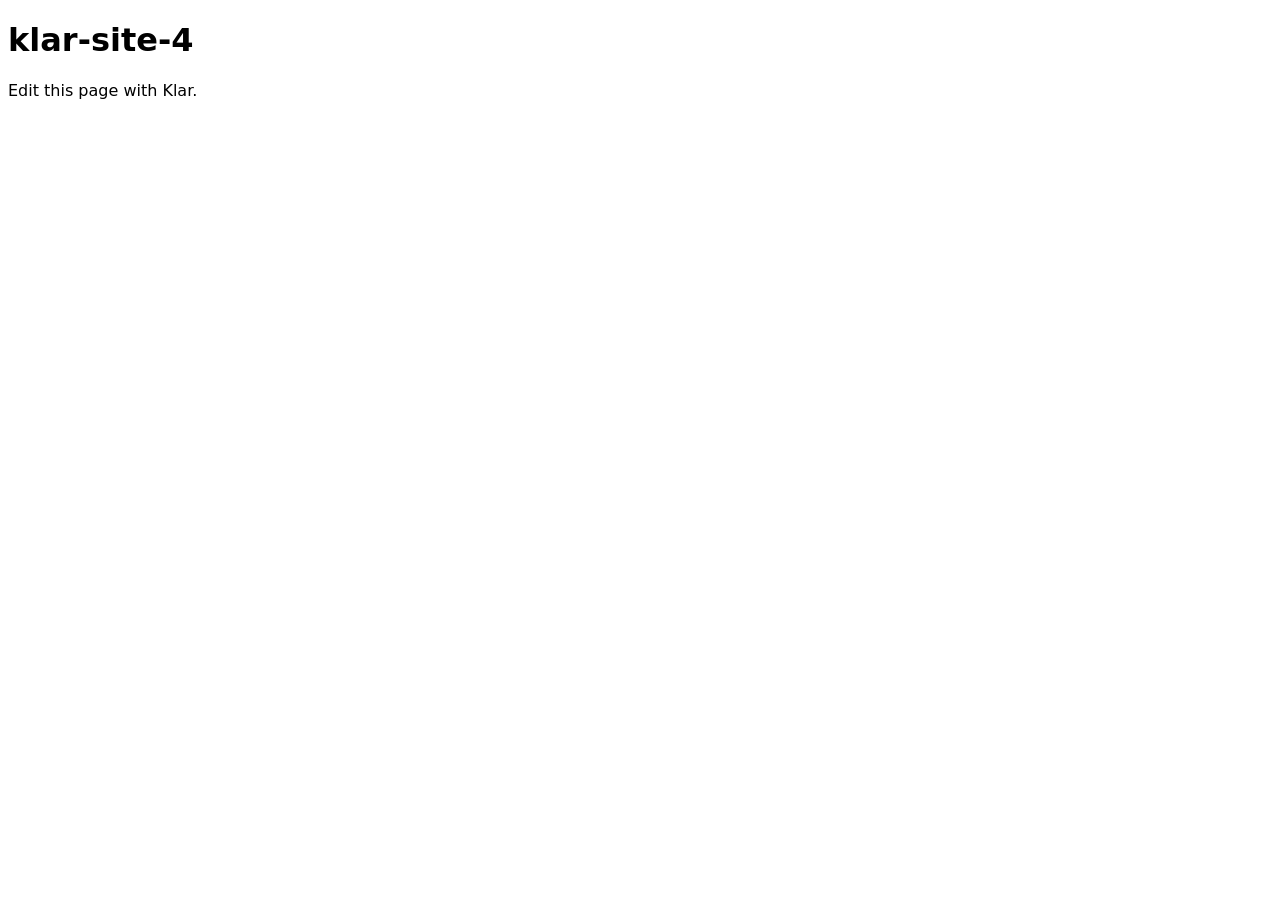
==== index.html @ 1da2ae6b "Seed initial files via Klar" ====
<!DOCTYPE html>
<html lang="en">
  <head>
    <meta charset="UTF-8">
    <meta name="viewport" content="width=device-width, initial-scale=1.0">
    <title>klar-site-4</title>
    <link rel="stylesheet" href="style.css">
    <script src="script.js" defer></script>
  </head>
  <body>
    <h1>klar-site-4</h1>
    <p>Edit this page with Klar.</p>
  </body>
</html>
---- style.css ----
body {
  font-family: system-ui, sans-serif;
}
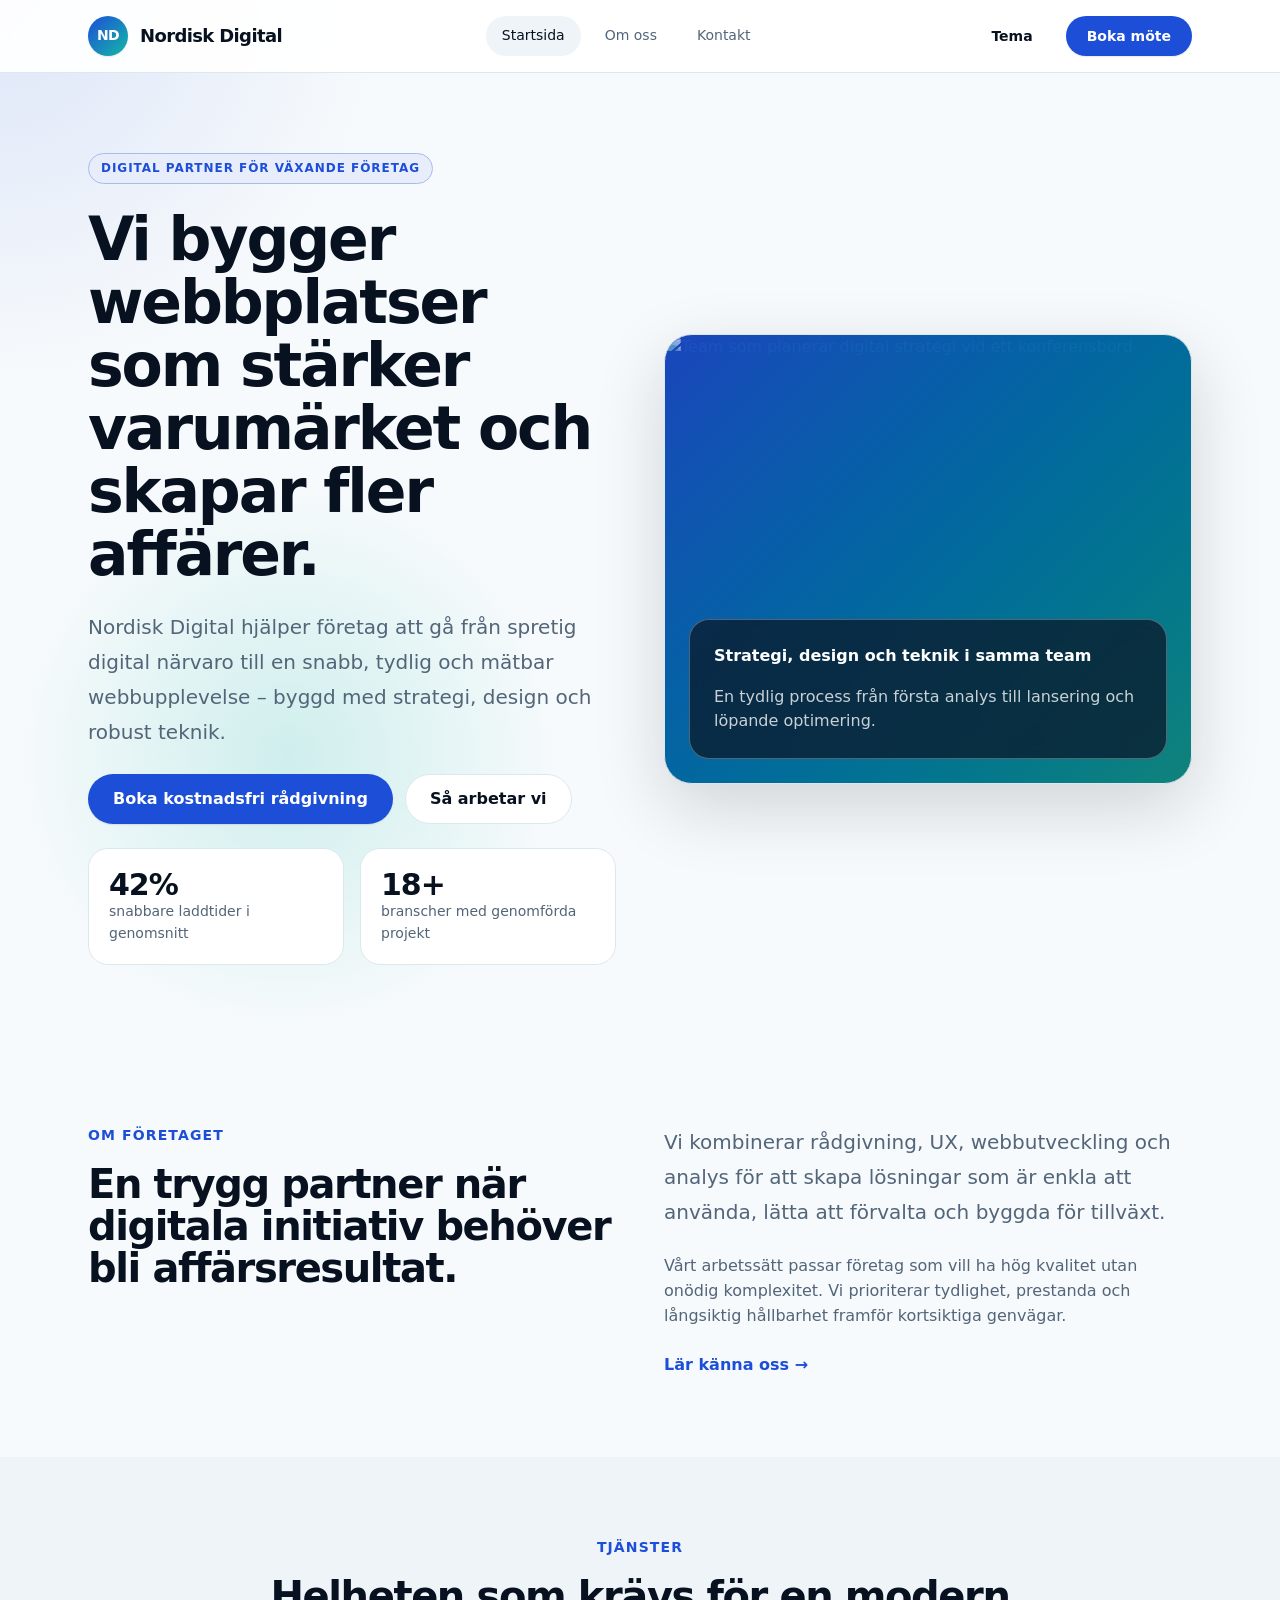
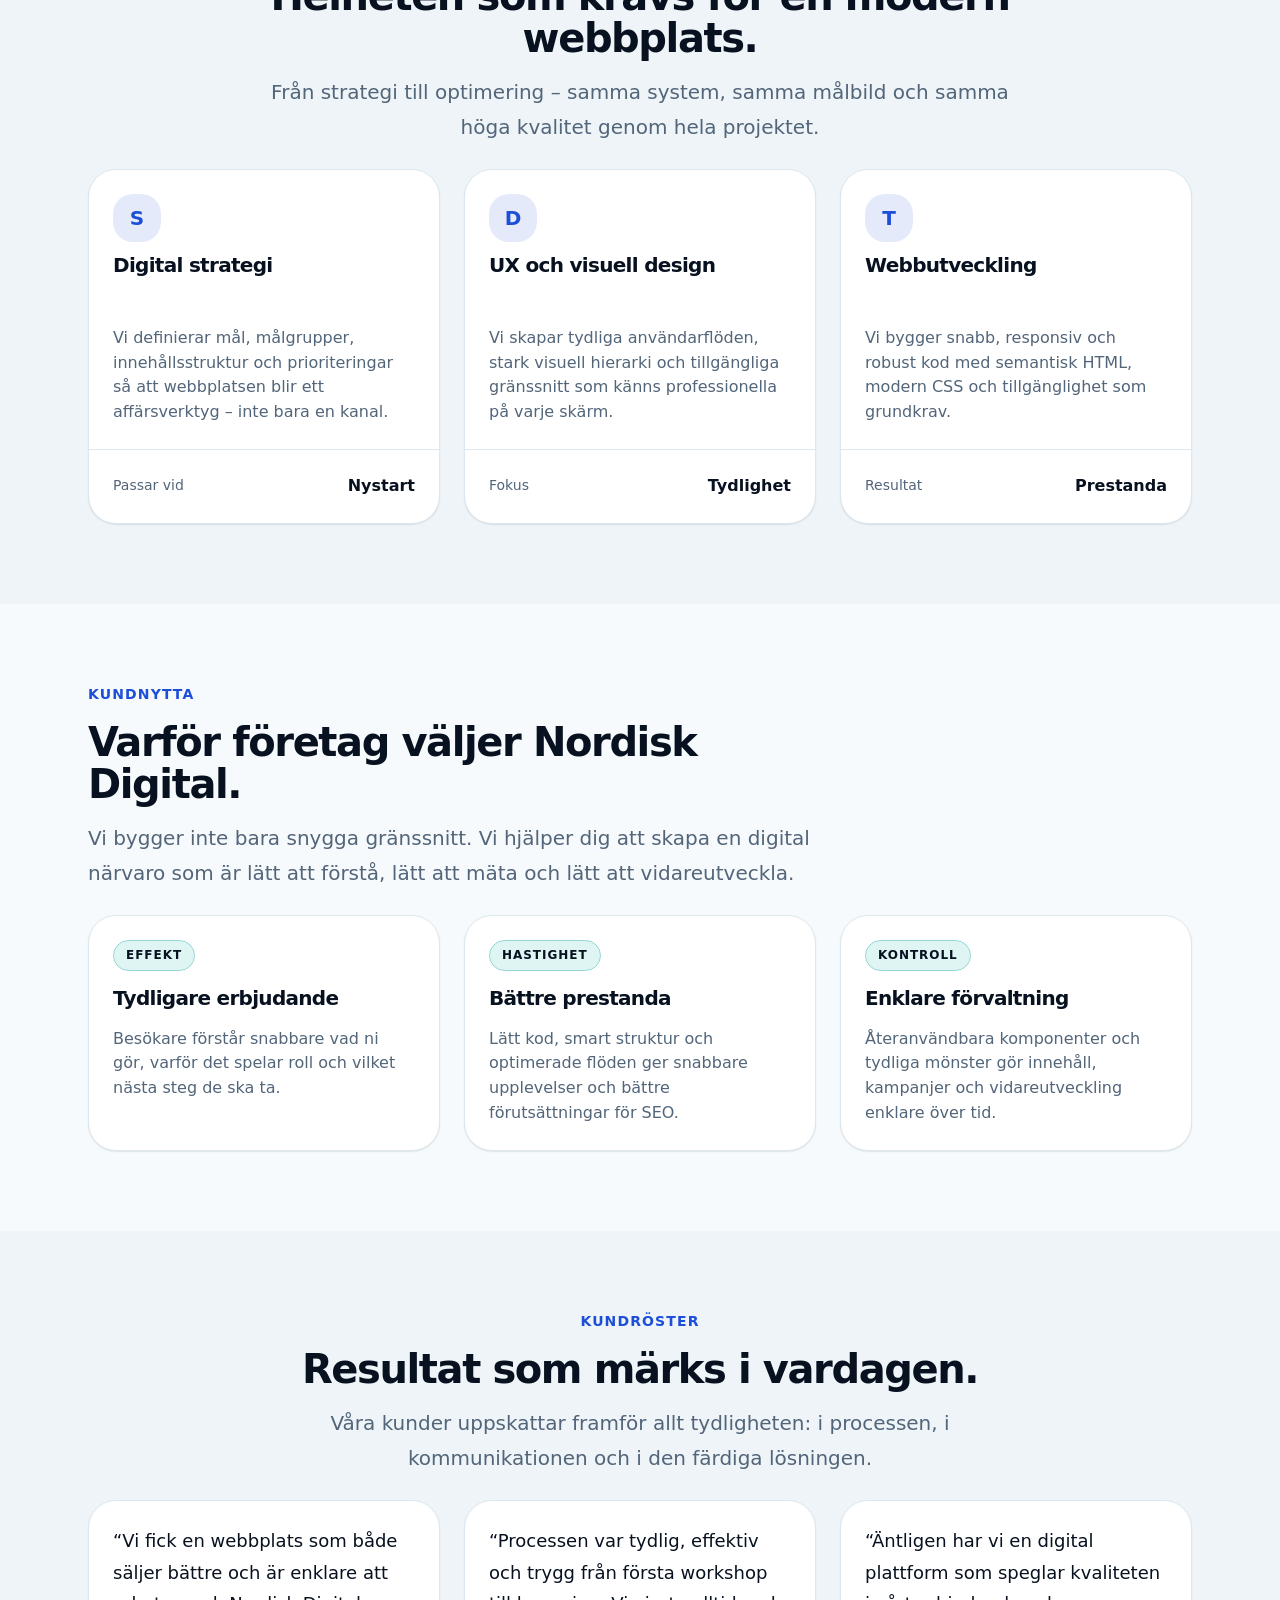
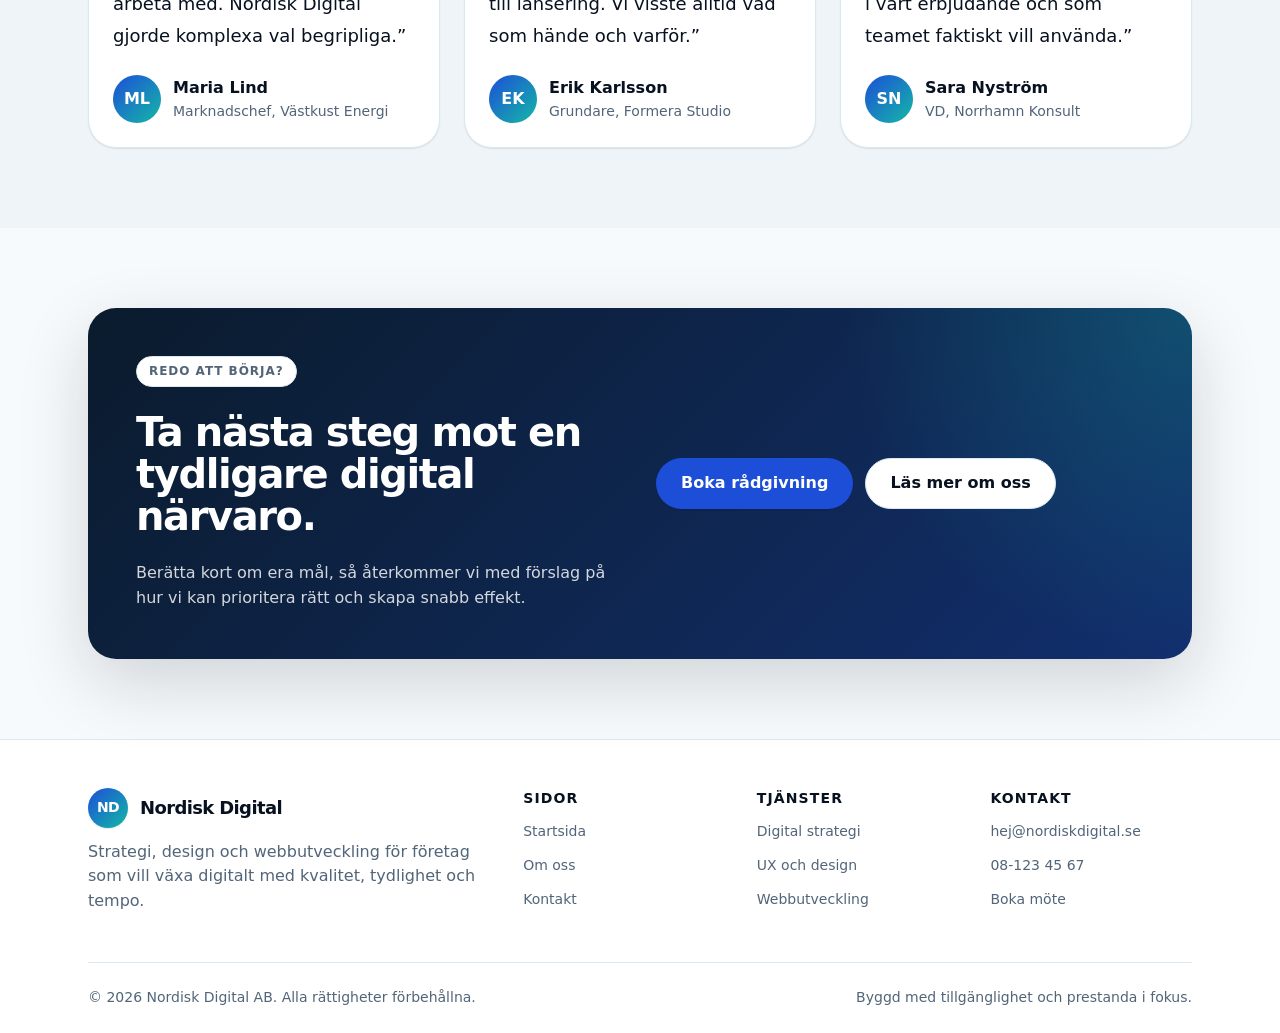
==== commit 312b7e84: "Generate site via Klar (6 files)" ====
--- a/index.html
+++ b/index.html
@@ -1,14 +1,272 @@
 <!DOCTYPE html>
-<html lang="en">
-  <head>
-    <meta charset="UTF-8">
-    <meta name="viewport" content="width=device-width, initial-scale=1.0">
-    <title>klar-site-4</title>
-    <link rel="stylesheet" href="style.css">
-    <script src="script.js" defer></script>
-  </head>
-  <body>
-    <h1>klar-site-4</h1>
-    <p>Edit this page with Klar.</p>
-  </body>
+<html lang="sv">
+<head>
+  <meta charset="utf-8" />
+  <meta name="viewport" content="width=device-width, initial-scale=1" />
+  <title>Nordisk Digital | Strategi, design och webbutveckling</title>
+  <meta name="description" content="Nordisk Digital hjälper svenska företag att skapa snabba, tydliga och affärsdrivande webbplatser med strategi, design och modern webbutveckling." />
+  <link rel="canonical" href="index.html" />
+  <link rel="stylesheet" href="/style.css" />
+  <script src="script.js" defer></script>
+</head>
+<body>
+  <header class="site-header">
+    <div class="container header-inner">
+      <a class="brand" href="index.html" aria-label="Nordisk Digital startsida">
+        <span class="brand-mark">ND</span>
+        <span>Nordisk Digital</span>
+      </a>
+
+      <nav class="nav-menu" id="primary-navigation" aria-label="Huvudmeny">
+        <a class="nav-link" href="index.html" aria-current="page">Startsida</a>
+        <a class="nav-link" href="about.html">Om oss</a>
+        <a class="nav-link" href="contact.html">Kontakt</a>
+      </nav>
+
+      <div class="header-actions">
+        <button class="btn btn-ghost" type="button" aria-label="Toggle theme">Tema</button>
+        <a class="btn btn-primary" href="contact.html">Boka möte</a>
+      </div>
+
+      <button class="mobile-toggle" type="button" aria-label="Öppna meny" aria-expanded="false" aria-controls="primary-navigation">
+        <span class="mobile-toggle__bars"></span>
+      </button>
+    </div>
+  </header>
+
+  <main>
+    <section class="hero">
+      <div class="container hero__grid">
+        <div class="hero__content reveal">
+          <span class="badge badge-primary">Digital partner för växande företag</span>
+          <h1>Vi bygger webbplatser som stärker varumärket och skapar fler affärer.</h1>
+          <p class="hero__lead">Nordisk Digital hjälper företag att gå från spretig digital närvaro till en snabb, tydlig och mätbar webbupplevelse – byggd med strategi, design och robust teknik.</p>
+          <div class="hero__actions">
+            <a class="btn btn-primary btn-lg" href="contact.html">Boka kostnadsfri rådgivning</a>
+            <a class="btn btn-outline btn-lg" href="about.html">Så arbetar vi</a>
+          </div>
+          <div class="stat-grid w-full max-w-xl">
+            <div class="stat-card">
+              <div class="stat-card__value">42%</div>
+              <p class="stat-card__label">snabbare laddtider i genomsnitt</p>
+            </div>
+            <div class="stat-card">
+              <div class="stat-card__value">18+</div>
+              <p class="stat-card__label">branscher med genomförda projekt</p>
+            </div>
+          </div>
+        </div>
+
+        <div class="hero__visual reveal">
+          <img src="https://images.unsplash.com/photo-1552664730-d307ca884978?auto=format&fit=crop&w=1400&q=80" alt="Team som planerar digital strategi vid ett konferensbord" />
+          <div class="hero-panel">
+            <strong>Strategi, design och teknik i samma team</strong>
+            <p>En tydlig process från första analys till lansering och löpande optimering.</p>
+          </div>
+        </div>
+      </div>
+    </section>
+
+    <section class="section pt-0">
+      <div class="container split">
+        <div class="section-heading reveal">
+          <span class="section-kicker">Om företaget</span>
+          <h2>En trygg partner när digitala initiativ behöver bli affärsresultat.</h2>
+        </div>
+        <div class="stack reveal">
+          <p class="lead">Vi kombinerar rådgivning, UX, webbutveckling och analys för att skapa lösningar som är enkla att använda, lätta att förvalta och byggda för tillväxt.</p>
+          <p>Vårt arbetssätt passar företag som vill ha hög kvalitet utan onödig komplexitet. Vi prioriterar tydlighet, prestanda och långsiktig hållbarhet framför kortsiktiga genvägar.</p>
+          <a class="cta-link" href="about.html">Lär känna oss →</a>
+        </div>
+      </div>
+    </section>
+
+    <section class="section section-muted">
+      <div class="container stack">
+        <div class="section-heading section-heading--center reveal">
+          <span class="section-kicker">Tjänster</span>
+          <h2>Helheten som krävs för en modern webbplats.</h2>
+          <p class="lead">Från strategi till optimering – samma system, samma målbild och samma höga kvalitet genom hela projektet.</p>
+        </div>
+
+        <div class="grid grid-cols-1 md:grid-cols-2 lg:grid-cols-3 gap-6">
+          <article class="card service-card reveal">
+            <div class="card__header">
+              <span class="icon-box">S</span>
+              <h3 class="card__title">Digital strategi</h3>
+            </div>
+            <div class="card__body">
+              <p class="card__text">Vi definierar mål, målgrupper, innehållsstruktur och prioriteringar så att webbplatsen blir ett affärsverktyg – inte bara en kanal.</p>
+            </div>
+            <div class="card__footer">
+              <span class="text-sm text-muted-foreground">Passar vid</span>
+              <strong>Nystart</strong>
+            </div>
+          </article>
+
+          <article class="card service-card reveal">
+            <div class="card__header">
+              <span class="icon-box">D</span>
+              <h3 class="card__title">UX och visuell design</h3>
+            </div>
+            <div class="card__body">
+              <p class="card__text">Vi skapar tydliga användarflöden, stark visuell hierarki och tillgängliga gränssnitt som känns professionella på varje skärm.</p>
+            </div>
+            <div class="card__footer">
+              <span class="text-sm text-muted-foreground">Fokus</span>
+              <strong>Tydlighet</strong>
+            </div>
+          </article>
+
+          <article class="card service-card reveal">
+            <div class="card__header">
+              <span class="icon-box">T</span>
+              <h3 class="card__title">Webbutveckling</h3>
+            </div>
+            <div class="card__body">
+              <p class="card__text">Vi bygger snabb, responsiv och robust kod med semantisk HTML, modern CSS och tillgänglighet som grundkrav.</p>
+            </div>
+            <div class="card__footer">
+              <span class="text-sm text-muted-foreground">Resultat</span>
+              <strong>Prestanda</strong>
+            </div>
+          </article>
+        </div>
+      </div>
+    </section>
+
+    <section class="section">
+      <div class="container stack">
+        <div class="section-heading reveal">
+          <span class="section-kicker">Kundnytta</span>
+          <h2>Varför företag väljer Nordisk Digital.</h2>
+          <p class="lead">Vi bygger inte bara snygga gränssnitt. Vi hjälper dig att skapa en digital närvaro som är lätt att förstå, lätt att mäta och lätt att vidareutveckla.</p>
+        </div>
+
+        <div class="grid grid-cols-1 md:grid-cols-3 gap-6">
+          <article class="card benefit-card p-6 reveal">
+            <span class="badge badge-accent">Effekt</span>
+            <h3 class="card__title mt-4">Tydligare erbjudande</h3>
+            <p class="mt-4">Besökare förstår snabbare vad ni gör, varför det spelar roll och vilket nästa steg de ska ta.</p>
+          </article>
+
+          <article class="card benefit-card p-6 reveal">
+            <span class="badge badge-accent">Hastighet</span>
+            <h3 class="card__title mt-4">Bättre prestanda</h3>
+            <p class="mt-4">Lätt kod, smart struktur och optimerade flöden ger snabbare upplevelser och bättre förutsättningar för SEO.</p>
+          </article>
+
+          <article class="card benefit-card p-6 reveal">
+            <span class="badge badge-accent">Kontroll</span>
+            <h3 class="card__title mt-4">Enklare förvaltning</h3>
+            <p class="mt-4">Återanvändbara komponenter och tydliga mönster gör innehåll, kampanjer och vidareutveckling enklare över tid.</p>
+          </article>
+        </div>
+      </div>
+    </section>
+
+    <section class="section section-muted">
+      <div class="container stack">
+        <div class="section-heading section-heading--center reveal">
+          <span class="section-kicker">Kundröster</span>
+          <h2>Resultat som märks i vardagen.</h2>
+          <p class="lead">Våra kunder uppskattar framför allt tydligheten: i processen, i kommunikationen och i den färdiga lösningen.</p>
+        </div>
+
+        <div class="grid grid-cols-1 md:grid-cols-3 gap-6">
+          <article class="testimonial-card card reveal">
+            <blockquote>“Vi fick en webbplats som både säljer bättre och är enklare att arbeta med. Nordisk Digital gjorde komplexa val begripliga.”</blockquote>
+            <div class="avatar-row">
+              <span class="avatar">ML</span>
+              <div>
+                <strong>Maria Lind</strong>
+                <p class="text-sm">Marknadschef, Västkust Energi</p>
+              </div>
+            </div>
+          </article>
+
+          <article class="testimonial-card card reveal">
+            <blockquote>“Processen var tydlig, effektiv och trygg från första workshop till lansering. Vi visste alltid vad som hände och varför.”</blockquote>
+            <div class="avatar-row">
+              <span class="avatar">EK</span>
+              <div>
+                <strong>Erik Karlsson</strong>
+                <p class="text-sm">Grundare, Formera Studio</p>
+              </div>
+            </div>
+          </article>
+
+          <article class="testimonial-card card reveal">
+            <blockquote>“Äntligen har vi en digital plattform som speglar kvaliteten i vårt erbjudande och som teamet faktiskt vill använda.”</blockquote>
+            <div class="avatar-row">
+              <span class="avatar">SN</span>
+              <div>
+                <strong>Sara Nyström</strong>
+                <p class="text-sm">VD, Norrhamn Konsult</p>
+              </div>
+            </div>
+          </article>
+        </div>
+      </div>
+    </section>
+
+    <section class="section">
+      <div class="container">
+        <div class="cta reveal">
+          <div class="grid grid-cols-1 md:grid-cols-2 gap-8 items-center">
+            <div class="stack">
+              <span class="badge">Redo att börja?</span>
+              <h2>Ta nästa steg mot en tydligare digital närvaro.</h2>
+              <p>Berätta kort om era mål, så återkommer vi med förslag på hur vi kan prioritera rätt och skapa snabb effekt.</p>
+            </div>
+            <div class="cluster justify-start md:items-center">
+              <a class="btn btn-primary btn-lg" href="contact.html">Boka rådgivning</a>
+              <a class="btn btn-outline btn-lg" href="about.html">Läs mer om oss</a>
+            </div>
+          </div>
+        </div>
+      </div>
+    </section>
+  </main>
+
+  <footer class="site-footer">
+    <div class="container">
+      <div class="footer-grid">
+        <div class="footer-col">
+          <a class="brand" href="index.html" aria-label="Nordisk Digital startsida">
+            <span class="brand-mark">ND</span>
+            <span>Nordisk Digital</span>
+          </a>
+          <p>Strategi, design och webbutveckling för företag som vill växa digitalt med kvalitet, tydlighet och tempo.</p>
+        </div>
+
+        <div class="footer-col">
+          <strong class="footer-title">Sidor</strong>
+          <a class="footer-link" href="index.html">Startsida</a>
+          <a class="footer-link" href="about.html">Om oss</a>
+          <a class="footer-link" href="contact.html">Kontakt</a>
+        </div>
+
+        <div class="footer-col">
+          <strong class="footer-title">Tjänster</strong>
+          <a class="footer-link" href="about.html">Digital strategi</a>
+          <a class="footer-link" href="about.html">UX och design</a>
+          <a class="footer-link" href="about.html">Webbutveckling</a>
+        </div>
+
+        <div class="footer-col">
+          <strong class="footer-title">Kontakt</strong>
+          <a class="footer-link" href="mailto:hej@nordiskdigital.se">hej@nordiskdigital.se</a>
+          <a class="footer-link" href="tel:+4681234567">08-123 45 67</a>
+          <a class="footer-link" href="contact.html">Boka möte</a>
+        </div>
+      </div>
+
+      <div class="footer-bottom">
+        <span>© 2026 Nordisk Digital AB. Alla rättigheter förbehållna.</span>
+        <span>Byggd med tillgänglighet och prestanda i fokus.</span>
+      </div>
+    </div>
+  </footer>
+</body>
 </html>
--- a/style.css
+++ b/style.css
@@ -1,3 +1,1501 @@
+/* Assumptions: Modern Swedish B2B company website for a professional consulting/digital services firm. Brand direction: calm Nordic blue + teal accent, clean system sans typography, polished card-based layout, three pages plus reusable design-system catalog. */
+
+/* ==========================================================================
+   1. Design tokens
+   ========================================================================== */
+
+:root {
+  /* Raw palette */
+  --color-white: #ffffff;
+  --color-black: #07111f;
+
+  --color-slate-50: #f7fafc;
+  --color-slate-100: #eef4f8;
+  --color-slate-200: #dce8ef;
+  --color-slate-300: #bed0dc;
+  --color-slate-500: #64788a;
+  --color-slate-600: #526579;
+  --color-slate-700: #33475b;
+  --color-slate-800: #1d3044;
+  --color-slate-900: #0b1b2d;
+  --color-slate-950: #07111f;
+
+  --color-blue-500: #2563eb;
+  --color-blue-600: #1d4ed8;
+  --color-blue-700: #1e40af;
+  --color-teal-400: #2dd4bf;
+  --color-teal-500: #14b8a6;
+  --color-teal-700: #0f766e;
+  --color-amber-400: #fbbf24;
+  --color-red-500: #ef4444;
+  --color-red-600: #dc2626;
+
+  /* Semantic color tokens */
+  --background: var(--color-slate-50);
+  --foreground: var(--color-slate-950);
+  --primary: var(--color-blue-600);
+  --primary-hover: var(--color-blue-700);
+  --primary-foreground: var(--color-white);
+  --secondary: var(--color-slate-100);
+  --secondary-foreground: var(--color-slate-900);
+  --muted: var(--color-slate-100);
+  --muted-foreground: var(--color-slate-600);
+  --accent: var(--color-teal-500);
+  --accent-foreground: var(--color-slate-950);
+  --destructive: var(--color-red-600);
+  --destructive-foreground: var(--color-white);
+  --border: var(--color-slate-200);
+  --input: var(--color-white);
+  --ring: var(--color-blue-500);
+  --card: var(--color-white);
+  --card-foreground: var(--color-slate-950);
+  --surface-strong: var(--color-slate-900);
+  --surface-strong-foreground: var(--color-white);
+
+  /* Typography */
+  --font-sans: Inter, ui-sans-serif, system-ui, -apple-system, BlinkMacSystemFont, "Segoe UI", sans-serif;
+
+  --text-xs: 0.75rem;
+  --text-sm: 0.875rem;
+  --text-base: 1rem;
+  --text-lg: 1.125rem;
+  --text-xl: 1.25rem;
+  --text-2xl: 1.5rem;
+  --text-3xl: 1.875rem;
+  --text-4xl: 2.5rem;
+  --text-5xl: 3.75rem;
+
+  --font-normal: 400;
+  --font-medium: 500;
+  --font-semibold: 650;
+  --font-bold: 760;
+
+  --leading-tight: 1.05;
+  --leading-snug: 1.18;
+  --leading-normal: 1.55;
+  --leading-relaxed: 1.75;
+
+  --tracking-tight: -0.035em;
+  --tracking-normal: 0;
+  --tracking-wide: 0.08em;
+
+  /* Spacing */
+  --space-0: 0;
+  --space-1: 0.25rem;
+  --space-2: 0.5rem;
+  --space-3: 0.75rem;
+  --space-4: 1rem;
+  --space-5: 1.25rem;
+  --space-6: 1.5rem;
+  --space-8: 2rem;
+  --space-10: 2.5rem;
+  --space-12: 3rem;
+  --space-16: 4rem;
+  --space-20: 5rem;
+  --space-24: 6rem;
+
+  /* Layout */
+  --content-width: 72rem;
+  --content-narrow: 48rem;
+  --content-wide: 88rem;
+  --header-height: 4.5rem;
+  --hero-visual-height: 28rem;
+
+  /* Borders, radius, shadows, motion */
+  --border-width-0: 0;
+  --border-width-1: 1px;
+  --border-width-2: 2px;
+
+  --radius-none: 0;
+  --radius-sm: 0.5rem;
+  --radius-md: 0.875rem;
+  --radius-lg: 1.25rem;
+  --radius-xl: 1.75rem;
+  --radius-full: 999px;
+
+  --shadow-none: none;
+  --shadow-sm: 0 1px 2px rgb(7 17 31 / 0.06), 0 1px 1px rgb(7 17 31 / 0.04);
+  --shadow-md: 0 14px 35px rgb(7 17 31 / 0.10);
+  --shadow-lg: 0 24px 70px rgb(7 17 31 / 0.16);
+
+  --transition-fast: 160ms ease;
+  --transition-base: 240ms ease;
+  --transition-slow: 420ms ease;
+}
+
+/* ==========================================================================
+   2. Reset & base
+   ========================================================================== */
+
+*,
+*::before,
+*::after {
+  box-sizing: border-box;
+}
+
+html {
+  min-height: 100%;
+  scroll-behavior: smooth;
+  color-scheme: light;
+}
+
 body {
-  font-family: system-ui, sans-serif;
-}
+  min-height: 100%;
+  margin: var(--space-0);
+  background:
+    radial-gradient(circle at top left, color-mix(in srgb, var(--primary) 12%, transparent), transparent 24rem),
+    var(--background);
+  color: var(--foreground);
+  font-family: var(--font-sans);
+  font-size: var(--text-base);
+  font-weight: var(--font-normal);
+  line-height: var(--leading-normal);
+  text-rendering: optimizeLegibility;
+  -webkit-font-smoothing: antialiased;
+}
+
+body.no-scroll {
+  overflow: hidden;
+}
+
+h1,
+h2,
+h3,
+h4,
+h5,
+h6,
+p,
+figure,
+blockquote,
+dl,
+dd {
+  margin: var(--space-0);
+}
+
+h1,
+h2,
+h3,
+h4,
+h5,
+h6 {
+  color: var(--foreground);
+  font-weight: var(--font-bold);
+  letter-spacing: var(--tracking-tight);
+  line-height: var(--leading-tight);
+}
+
+h1 {
+  font-size: clamp(var(--text-4xl), 6vw, var(--text-5xl));
+}
+
+h2 {
+  font-size: clamp(var(--text-3xl), 4vw, var(--text-4xl));
+}
+
+h3 {
+  font-size: var(--text-2xl);
+  line-height: var(--leading-snug);
+}
+
+h4 {
+  font-size: var(--text-xl);
+  line-height: var(--leading-snug);
+}
+
+p {
+  color: var(--muted-foreground);
+}
+
+a {
+  color: var(--primary);
+  text-decoration: none;
+  transition: color var(--transition-fast), background-color var(--transition-fast), border-color var(--transition-fast), transform var(--transition-fast), box-shadow var(--transition-fast);
+}
+
+a:hover {
+  color: var(--primary-hover);
+}
+
+button,
+input,
+textarea,
+select {
+  font: inherit;
+}
+
+button {
+  border: var(--border-width-0);
+  cursor: pointer;
+}
+
+img,
+svg {
+  display: block;
+  max-width: 100%;
+}
+
+img {
+  height: auto;
+}
+
+:focus-visible {
+  outline: var(--border-width-2) solid var(--ring);
+  outline-offset: var(--space-1);
+}
+
+::selection {
+  background: color-mix(in srgb, var(--accent) 42%, transparent);
+}
+
+/* ==========================================================================
+   3. Layout primitives
+   ========================================================================== */
+
+.container,
+.container-narrow,
+.container-wide {
+  width: 100%;
+  margin-inline: auto;
+  padding-inline: var(--space-4);
+}
+
+.container {
+  max-width: var(--content-width);
+}
+
+.container-narrow {
+  max-width: var(--content-narrow);
+}
+
+.container-wide {
+  max-width: var(--content-wide);
+}
+
+.section {
+  padding-block: var(--space-16);
+}
+
+.section-muted {
+  background: var(--muted);
+}
+
+.section-strong {
+  background: var(--surface-strong);
+  color: var(--surface-strong-foreground);
+}
+
+.section-strong h1,
+.section-strong h2,
+.section-strong h3,
+.section-strong h4,
+.section-strong p {
+  color: inherit;
+}
+
+.stack {
+  display: flex;
+  flex-direction: column;
+  gap: var(--space-6);
+}
+
+.cluster {
+  display: flex;
+  flex-wrap: wrap;
+  align-items: center;
+  gap: var(--space-3);
+}
+
+.split {
+  display: grid;
+  gap: var(--space-12);
+}
+
+.grid-auto {
+  display: grid;
+  grid-template-columns: 1fr;
+  gap: var(--space-6);
+}
+
+/* ==========================================================================
+   4. Semantic components
+   ========================================================================== */
+
+/* Header & navigation */
+
+.site-header {
+  position: sticky;
+  top: var(--space-0);
+  z-index: 40;
+  min-height: var(--header-height);
+  border-bottom: var(--border-width-1) solid var(--border);
+  background: color-mix(in srgb, var(--card) 92%, transparent);
+  color: var(--foreground);
+  backdrop-filter: blur(18px);
+}
+
+.header-inner {
+  display: flex;
+  min-height: var(--header-height);
+  align-items: center;
+  justify-content: space-between;
+  gap: var(--space-4);
+}
+
+.brand {
+  display: inline-flex;
+  align-items: center;
+  gap: var(--space-3);
+  color: var(--foreground);
+  font-size: var(--text-lg);
+  font-weight: var(--font-bold);
+  letter-spacing: var(--tracking-tight);
+}
+
+.brand:hover {
+  color: var(--foreground);
+}
+
+.brand-mark {
+  display: inline-flex;
+  width: var(--space-10);
+  height: var(--space-10);
+  align-items: center;
+  justify-content: center;
+  border-radius: var(--radius-lg);
+  background: linear-gradient(135deg, var(--primary), var(--accent));
+  color: var(--primary-foreground);
+  box-shadow: var(--shadow-sm);
+  font-size: var(--text-sm);
+  font-weight: var(--font-bold);
+}
+
+.nav-menu {
+  position: fixed;
+  inset: var(--header-height) var(--space-4) auto var(--space-4);
+  display: none;
+  flex-direction: column;
+  gap: var(--space-2);
+  padding: var(--space-4);
+  border: var(--border-width-1) solid var(--border);
+  border-radius: var(--radius-lg);
+  background: var(--card);
+  box-shadow: var(--shadow-lg);
+}
+
+.nav-menu.is-open {
+  display: flex;
+}
+
+.nav-link {
+  display: inline-flex;
+  align-items: center;
+  justify-content: center;
+  min-height: var(--space-10);
+  padding-inline: var(--space-4);
+  border-radius: var(--radius-full);
+  color: var(--muted-foreground);
+  font-size: var(--text-sm);
+  font-weight: var(--font-medium);
+}
+
+.nav-link:hover,
+.nav-link[aria-current="page"] {
+  background: var(--secondary);
+  color: var(--foreground);
+}
+
+.header-actions {
+  display: none;
+  align-items: center;
+  gap: var(--space-3);
+}
+
+.mobile-toggle {
+  display: inline-flex;
+  width: var(--space-10);
+  height: var(--space-10);
+  align-items: center;
+  justify-content: center;
+  border: var(--border-width-1) solid var(--border);
+  border-radius: var(--radius-full);
+  background: var(--card);
+  color: var(--foreground);
+}
+
+.mobile-toggle__bars,
+.mobile-toggle__bars::before,
+.mobile-toggle__bars::after {
+  display: block;
+  width: var(--space-5);
+  height: var(--border-width-2);
+  border-radius: var(--radius-full);
+  background: currentColor;
+  transition: transform var(--transition-fast), opacity var(--transition-fast);
+}
+
+.mobile-toggle__bars {
+  position: relative;
+}
+
+.mobile-toggle__bars::before,
+.mobile-toggle__bars::after {
+  position: absolute;
+  content: "";
+  left: var(--space-0);
+}
+
+.mobile-toggle__bars::before {
+  transform: translateY(calc(var(--space-2) * -1));
+}
+
+.mobile-toggle__bars::after {
+  transform: translateY(var(--space-2));
+}
+
+.mobile-toggle[aria-expanded="true"] .mobile-toggle__bars {
+  background: transparent;
+}
+
+.mobile-toggle[aria-expanded="true"] .mobile-toggle__bars::before {
+  transform: rotate(45deg);
+}
+
+.mobile-toggle[aria-expanded="true"] .mobile-toggle__bars::after {
+  transform: rotate(-45deg);
+}
+
+/* Buttons and links */
+
+.btn {
+  display: inline-flex;
+  min-height: var(--space-10);
+  align-items: center;
+  justify-content: center;
+  gap: var(--space-2);
+  padding: var(--space-3) var(--space-5);
+  border: var(--border-width-1) solid transparent;
+  border-radius: var(--radius-full);
+  font-size: var(--text-sm);
+  font-weight: var(--font-semibold);
+  line-height: var(--leading-tight);
+  text-align: center;
+  transition: transform var(--transition-fast), background-color var(--transition-fast), color var(--transition-fast), border-color var(--transition-fast), box-shadow var(--transition-fast);
+}
+
+.btn:hover {
+  transform: translateY(calc(var(--space-1) * -1));
+}
+
+.btn-primary {
+  background: var(--primary);
+  color: var(--primary-foreground);
+  box-shadow: var(--shadow-sm);
+}
+
+.btn-primary:hover {
+  background: var(--primary-hover);
+  color: var(--primary-foreground);
+  box-shadow: var(--shadow-md);
+}
+
+.btn-secondary {
+  background: var(--secondary);
+  color: var(--secondary-foreground);
+}
+
+.btn-secondary:hover {
+  background: color-mix(in srgb, var(--secondary) 72%, var(--primary));
+  color: var(--secondary-foreground);
+}
+
+.btn-outline {
+  border-color: var(--border);
+  background: var(--card);
+  color: var(--foreground);
+}
+
+.btn-outline:hover {
+  border-color: var(--primary);
+  color: var(--primary);
+}
+
+.btn-ghost {
+  background: transparent;
+  color: var(--foreground);
+}
+
+.btn-ghost:hover {
+  background: var(--secondary);
+  color: var(--foreground);
+}
+
+.btn-lg {
+  min-height: var(--space-12);
+  padding: var(--space-4) var(--space-6);
+  font-size: var(--text-base);
+}
+
+.cta-link {
+  display: inline-flex;
+  align-items: center;
+  gap: var(--space-2);
+  color: var(--primary);
+  font-weight: var(--font-semibold);
+}
+
+.cta-link:hover {
+  gap: var(--space-3);
+}
+
+/* Badges */
+
+.badge {
+  display: inline-flex;
+  width: fit-content;
+  align-items: center;
+  gap: var(--space-2);
+  padding: var(--space-2) var(--space-3);
+  border: var(--border-width-1) solid var(--border);
+  border-radius: var(--radius-full);
+  background: var(--card);
+  color: var(--muted-foreground);
+  font-size: var(--text-xs);
+  font-weight: var(--font-semibold);
+  letter-spacing: var(--tracking-wide);
+  line-height: var(--leading-tight);
+  text-transform: uppercase;
+}
+
+.badge-primary {
+  border-color: color-mix(in srgb, var(--primary) 28%, var(--border));
+  background: color-mix(in srgb, var(--primary) 10%, var(--card));
+  color: var(--primary);
+}
+
+.badge-accent {
+  border-color: color-mix(in srgb, var(--accent) 36%, var(--border));
+  background: color-mix(in srgb, var(--accent) 14%, var(--card));
+  color: var(--accent-foreground);
+}
+
+/* Cards */
+
+.card {
+  overflow: hidden;
+  border: var(--border-width-1) solid var(--border);
+  border-radius: var(--radius-xl);
+  background: var(--card);
+  color: var(--card-foreground);
+  box-shadow: var(--shadow-sm);
+  transition: transform var(--transition-base), box-shadow var(--transition-base), border-color var(--transition-base);
+}
+
+.card:hover {
+  transform: translateY(calc(var(--space-1) * -1));
+  box-shadow: var(--shadow-md);
+}
+
+.card__header,
+.card__body,
+.card__footer {
+  padding: var(--space-6);
+}
+
+.card__header {
+  display: flex;
+  flex-direction: column;
+  gap: var(--space-3);
+}
+
+.card__body {
+  display: flex;
+  flex-direction: column;
+  gap: var(--space-4);
+}
+
+.card__footer {
+  display: flex;
+  align-items: center;
+  justify-content: space-between;
+  gap: var(--space-4);
+  border-top: var(--border-width-1) solid var(--border);
+}
+
+.card__title {
+  font-size: var(--text-xl);
+  font-weight: var(--font-bold);
+  letter-spacing: var(--tracking-tight);
+  line-height: var(--leading-snug);
+}
+
+.card__text {
+  color: var(--muted-foreground);
+}
+
+.icon-box {
+  display: inline-flex;
+  width: var(--space-12);
+  height: var(--space-12);
+  align-items: center;
+  justify-content: center;
+  border-radius: var(--radius-lg);
+  background: color-mix(in srgb, var(--primary) 12%, var(--card));
+  color: var(--primary);
+  font-size: var(--text-xl);
+  font-weight: var(--font-bold);
+}
+
+.service-card,
+.benefit-card,
+.team-card,
+.process-card,
+.testimonial-card {
+  height: 100%;
+}
+
+.testimonial-card {
+  display: flex;
+  flex-direction: column;
+  gap: var(--space-6);
+  padding: var(--space-6);
+}
+
+.testimonial-card blockquote {
+  color: var(--foreground);
+  font-size: var(--text-lg);
+  font-weight: var(--font-medium);
+  line-height: var(--leading-relaxed);
+}
+
+.avatar-row {
+  display: flex;
+  align-items: center;
+  gap: var(--space-3);
+}
+
+.avatar {
+  display: inline-flex;
+  width: var(--space-12);
+  height: var(--space-12);
+  flex-shrink: 0;
+  align-items: center;
+  justify-content: center;
+  overflow: hidden;
+  border-radius: var(--radius-full);
+  background: linear-gradient(135deg, var(--primary), var(--accent));
+  color: var(--primary-foreground);
+  font-weight: var(--font-bold);
+}
+
+.avatar img {
+  width: 100%;
+  height: 100%;
+  object-fit: cover;
+}
+
+/* Hero */
+
+.hero {
+  position: relative;
+  overflow: hidden;
+  padding-block: var(--space-16);
+}
+
+.hero::before {
+  position: absolute;
+  inset: auto auto var(--space-0) var(--space-0);
+  width: 36rem;
+  height: 36rem;
+  border-radius: var(--radius-full);
+  background: radial-gradient(circle, color-mix(in srgb, var(--accent) 18%, transparent), transparent 68%);
+  content: "";
+  pointer-events: none;
+}
+
+.hero__grid {
+  position: relative;
+  display: grid;
+  align-items: center;
+  gap: var(--space-12);
+}
+
+.hero__content {
+  display: flex;
+  flex-direction: column;
+  align-items: flex-start;
+  gap: var(--space-6);
+}
+
+.hero__lead {
+  max-width: var(--content-narrow);
+  color: var(--muted-foreground);
+  font-size: var(--text-xl);
+  line-height: var(--leading-relaxed);
+}
+
+.hero__actions {
+  display: flex;
+  flex-wrap: wrap;
+  gap: var(--space-3);
+}
+
+.hero__visual {
+  position: relative;
+  min-height: var(--hero-visual-height);
+  overflow: hidden;
+  border: var(--border-width-1) solid var(--border);
+  border-radius: var(--radius-xl);
+  background:
+    linear-gradient(135deg, color-mix(in srgb, var(--primary) 85%, var(--color-black)), color-mix(in srgb, var(--accent) 68%, var(--color-black))),
+    var(--surface-strong);
+  box-shadow: var(--shadow-lg);
+}
+
+.hero__visual img {
+  width: 100%;
+  height: 100%;
+  min-height: var(--hero-visual-height);
+  object-fit: cover;
+  opacity: 0.62;
+  mix-blend-mode: screen;
+}
+
+.hero-panel {
+  position: absolute;
+  right: var(--space-6);
+  bottom: var(--space-6);
+  left: var(--space-6);
+  display: grid;
+  gap: var(--space-4);
+  padding: var(--space-6);
+  border: var(--border-width-1) solid color-mix(in srgb, var(--color-white) 28%, transparent);
+  border-radius: var(--radius-lg);
+  background: color-mix(in srgb, var(--surface-strong) 78%, transparent);
+  color: var(--surface-strong-foreground);
+  backdrop-filter: blur(16px);
+}
+
+.hero-panel p {
+  color: color-mix(in srgb, var(--surface-strong-foreground) 78%, transparent);
+}
+
+.stat-grid {
+  display: grid;
+  grid-template-columns: repeat(2, minmax(0, 1fr));
+  gap: var(--space-4);
+}
+
+.stat-card {
+  padding: var(--space-5);
+  border: var(--border-width-1) solid var(--border);
+  border-radius: var(--radius-lg);
+  background: var(--card);
+}
+
+.stat-card__value {
+  color: var(--foreground);
+  font-size: var(--text-3xl);
+  font-weight: var(--font-bold);
+  letter-spacing: var(--tracking-tight);
+  line-height: var(--leading-tight);
+}
+
+.stat-card__label {
+  color: var(--muted-foreground);
+  font-size: var(--text-sm);
+}
+
+/* Section headings */
+
+.section-heading {
+  display: flex;
+  flex-direction: column;
+  gap: var(--space-4);
+  max-width: var(--content-narrow);
+}
+
+.section-heading--center {
+  margin-inline: auto;
+  text-align: center;
+}
+
+.section-kicker {
+  color: var(--primary);
+  font-size: var(--text-sm);
+  font-weight: var(--font-bold);
+  letter-spacing: var(--tracking-wide);
+  text-transform: uppercase;
+}
+
+.lead {
+  color: var(--muted-foreground);
+  font-size: var(--text-xl);
+  line-height: var(--leading-relaxed);
+}
+
+/* Process and timeline */
+
+.process-list {
+  counter-reset: process;
+  display: grid;
+  gap: var(--space-4);
+}
+
+.process-step {
+  counter-increment: process;
+  display: grid;
+  grid-template-columns: auto 1fr;
+  gap: var(--space-4);
+  padding: var(--space-6);
+  border: var(--border-width-1) solid var(--border);
+  border-radius: var(--radius-xl);
+  background: var(--card);
+}
+
+.process-step::before {
+  display: inline-flex;
+  width: var(--space-10);
+  height: var(--space-10);
+  align-items: center;
+  justify-content: center;
+  border-radius: var(--radius-full);
+  background: var(--primary);
+  color: var(--primary-foreground);
+  content: counter(process);
+  font-weight: var(--font-bold);
+}
+
+/* Forms */
+
+.form {
+  display: grid;
+  gap: var(--space-5);
+}
+
+.form-row {
+  display: grid;
+  gap: var(--space-5);
+}
+
+.field {
+  display: grid;
+  gap: var(--space-2);
+}
+
+.label {
+  color: var(--foreground);
+  font-size: var(--text-sm);
+  font-weight: var(--font-semibold);
+}
+
+.input,
+.textarea,
+.select {
+  width: 100%;
+  border: var(--border-width-1) solid var(--border);
+  border-radius: var(--radius-md);
+  background: var(--input);
+  color: var(--foreground);
+  padding: var(--space-3) var(--space-4);
+  transition: border-color var(--transition-fast), box-shadow var(--transition-fast), background-color var(--transition-fast);
+}
+
+.textarea {
+  min-height: 9rem;
+  resize: vertical;
+}
+
+.input:focus,
+.textarea:focus,
+.select:focus {
+  border-color: var(--ring);
+  box-shadow: 0 0 0 var(--space-1) color-mix(in srgb, var(--ring) 18%, transparent);
+  outline: none;
+}
+
+.input[aria-invalid="true"],
+.textarea[aria-invalid="true"],
+.select[aria-invalid="true"] {
+  border-color: var(--destructive);
+}
+
+.form-error {
+  color: var(--destructive);
+  font-size: var(--text-sm);
+}
+
+.form-status {
+  display: none;
+  padding: var(--space-4);
+  border: var(--border-width-1) solid color-mix(in srgb, var(--accent) 42%, var(--border));
+  border-radius: var(--radius-md);
+  background: color-mix(in srgb, var(--accent) 12%, var(--card));
+  color: var(--foreground);
+}
+
+.form-status.is-visible {
+  display: block;
+}
+
+/* Contact */
+
+.contact-panel {
+  display: grid;
+  gap: var(--space-6);
+  padding: var(--space-8);
+  border: var(--border-width-1) solid var(--border);
+  border-radius: var(--radius-xl);
+  background: var(--card);
+  box-shadow: var(--shadow-sm);
+}
+
+.contact-list {
+  display: grid;
+  gap: var(--space-4);
+  padding: var(--space-0);
+  margin: var(--space-0);
+  list-style: none;
+}
+
+.contact-item {
+  display: flex;
+  gap: var(--space-3);
+  align-items: flex-start;
+}
+
+.map-placeholder {
+  display: grid;
+  min-height: 22rem;
+  place-items: center;
+  overflow: hidden;
+  border: var(--border-width-1) solid var(--border);
+  border-radius: var(--radius-xl);
+  background:
+    linear-gradient(90deg, color-mix(in srgb, var(--primary) 10%, transparent) 1px, transparent 1px),
+    linear-gradient(color-mix(in srgb, var(--primary) 10%, transparent) 1px, transparent 1px),
+    var(--muted);
+  background-size: var(--space-8) var(--space-8);
+  color: var(--muted-foreground);
+  text-align: center;
+}
+
+/* CTA */
+
+.cta {
+  position: relative;
+  overflow: hidden;
+  border-radius: var(--radius-xl);
+  background:
+    radial-gradient(circle at top right, color-mix(in srgb, var(--accent) 26%, transparent), transparent 22rem),
+    linear-gradient(135deg, var(--surface-strong), color-mix(in srgb, var(--primary) 38%, var(--surface-strong)));
+  color: var(--surface-strong-foreground);
+  padding: var(--space-12);
+  box-shadow: var(--shadow-lg);
+}
+
+.cta h2,
+.cta p {
+  color: inherit;
+}
+
+.cta p {
+  opacity: 0.82;
+}
+
+/* Rich text */
+
+.prose {
+  max-width: var(--content-narrow);
+  color: var(--foreground);
+  font-size: var(--text-lg);
+  line-height: var(--leading-relaxed);
+}
+
+.prose > * + * {
+  margin-top: var(--space-6);
+}
+
+.prose h1,
+.prose h2,
+.prose h3 {
+  margin-top: var(--space-10);
+}
+
+.prose h1:first-child,
+.prose h2:first-child,
+.prose h3:first-child {
+  margin-top: var(--space-0);
+}
+
+.prose p,
+.prose li {
+  color: var(--muted-foreground);
+}
+
+.prose a {
+  color: var(--primary);
+  font-weight: var(--font-semibold);
+  text-decoration: underline;
+  text-underline-offset: var(--space-1);
+}
+
+.prose ul,
+.prose ol {
+  padding-left: var(--space-6);
+  margin-bottom: var(--space-0);
+}
+
+.prose li + li {
+  margin-top: var(--space-2);
+}
+
+.prose blockquote {
+  padding: var(--space-6);
+  border-left: var(--border-width-2) solid var(--primary);
+  border-radius: var(--radius-lg);
+  background: var(--card);
+  color: var(--foreground);
+  font-size: var(--text-xl);
+  font-weight: var(--font-medium);
+  line-height: var(--leading-relaxed);
+  box-shadow: var(--shadow-sm);
+}
+
+.prose code {
+  padding: var(--space-1) var(--space-2);
+  border-radius: var(--radius-sm);
+  background: var(--secondary);
+  color: var(--foreground);
+  font-size: 0.9em;
+}
+
+.prose img {
+  border-radius: var(--radius-xl);
+  box-shadow: var(--shadow-md);
+}
+
+/* Footer */
+
+.site-footer {
+  border-top: var(--border-width-1) solid var(--border);
+  background: var(--card);
+  color: var(--foreground);
+}
+
+.footer-grid {
+  display: grid;
+  gap: var(--space-8);
+  padding-block: var(--space-12);
+}
+
+.footer-col {
+  display: flex;
+  flex-direction: column;
+  gap: var(--space-3);
+}
+
+.footer-title {
+  color: var(--foreground);
+  font-size: var(--text-sm);
+  font-weight: var(--font-bold);
+  letter-spacing: var(--tracking-wide);
+  text-transform: uppercase;
+}
+
+.footer-link {
+  color: var(--muted-foreground);
+  font-size: var(--text-sm);
+}
+
+.footer-link:hover {
+  color: var(--primary);
+}
+
+.footer-bottom {
+  display: flex;
+  flex-direction: column;
+  gap: var(--space-4);
+  padding-block: var(--space-6);
+  border-top: var(--border-width-1) solid var(--border);
+  color: var(--muted-foreground);
+  font-size: var(--text-sm);
+}
+
+/* Animation helpers */
+
+.reveal {
+  opacity: 0;
+  transform: translateY(var(--space-6));
+  transition: opacity var(--transition-slow), transform var(--transition-slow);
+}
+
+.reveal.is-visible {
+  opacity: 1;
+  transform: translateY(var(--space-0));
+}
+
+/* ==========================================================================
+   5. Utility classes
+   ========================================================================== */
+
+/* Background color */
+.bg-background { background: var(--background); }
+.bg-foreground { background: var(--foreground); }
+.bg-primary { background: var(--primary); }
+.bg-secondary { background: var(--secondary); }
+.bg-muted { background: var(--muted); }
+.bg-accent { background: var(--accent); }
+.bg-card { background: var(--card); }
+.bg-destructive { background: var(--destructive); }
+.bg-surface-strong { background: var(--surface-strong); }
+.bg-transparent { background: transparent; }
+
+/* Text color */
+.text-foreground { color: var(--foreground); }
+.text-background { color: var(--background); }
+.text-primary { color: var(--primary); }
+.text-primary-foreground { color: var(--primary-foreground); }
+.text-secondary-foreground { color: var(--secondary-foreground); }
+.text-muted-foreground { color: var(--muted-foreground); }
+.text-accent-foreground { color: var(--accent-foreground); }
+.text-destructive { color: var(--destructive); }
+.text-surface-strong-foreground { color: var(--surface-strong-foreground); }
+.text-white { color: var(--color-white); }
+.text-black { color: var(--color-black); }
+
+/* Border */
+.border-0 { border-width: var(--border-width-0); }
+.border { border: var(--border-width-1) solid var(--border); }
+.border-2 { border: var(--border-width-2) solid var(--border); }
+.border-t { border-top: var(--border-width-1) solid var(--border); }
+.border-b { border-bottom: var(--border-width-1) solid var(--border); }
+.border-l-2 { border-left: var(--border-width-2) solid var(--border); }
+
+/* Border color */
+.border-muted { border-color: var(--border); }
+.border-foreground { border-color: var(--foreground); }
+.border-primary { border-color: var(--primary); }
+.border-destructive { border-color: var(--destructive); }
+.border-transparent { border-color: transparent; }
+
+/* Font size */
+.text-xs { font-size: var(--text-xs); }
+.text-sm { font-size: var(--text-sm); }
+.text-base { font-size: var(--text-base); }
+.text-lg { font-size: var(--text-lg); }
+.text-xl { font-size: var(--text-xl); }
+.text-2xl { font-size: var(--text-2xl); }
+.text-3xl { font-size: var(--text-3xl); }
+.text-4xl { font-size: var(--text-4xl); }
+.text-5xl { font-size: var(--text-5xl); }
+
+/* Font weight */
+.font-normal { font-weight: var(--font-normal); }
+.font-medium { font-weight: var(--font-medium); }
+.font-semibold { font-weight: var(--font-semibold); }
+.font-bold { font-weight: var(--font-bold); }
+
+/* Line height */
+.leading-tight { line-height: var(--leading-tight); }
+.leading-snug { line-height: var(--leading-snug); }
+.leading-normal { line-height: var(--leading-normal); }
+.leading-relaxed { line-height: var(--leading-relaxed); }
+
+/* Letter spacing */
+.tracking-tight { letter-spacing: var(--tracking-tight); }
+.tracking-normal { letter-spacing: var(--tracking-normal); }
+.tracking-wide { letter-spacing: var(--tracking-wide); }
+
+/* Text */
+.text-left { text-align: left; }
+.text-center { text-align: center; }
+.text-right { text-align: right; }
+.uppercase { text-transform: uppercase; }
+.italic { font-style: italic; }
+.underline { text-decoration: underline; text-underline-offset: var(--space-1); }
+.truncate { overflow: hidden; text-overflow: ellipsis; white-space: nowrap; }
+.font-sans { font-family: var(--font-sans); }
+
+/* Display */
+.block { display: block; }
+.inline-block { display: inline-block; }
+.inline { display: inline; }
+.flex { display: flex; }
+.inline-flex { display: inline-flex; }
+.grid { display: grid; }
+.hidden { display: none; }
+
+/* Flexbox */
+.flex-row { flex-direction: row; }
+.flex-col { flex-direction: column; }
+.flex-wrap { flex-wrap: wrap; }
+.flex-1 { flex: 1 1 0%; }
+.flex-shrink-0 { flex-shrink: 0; }
+.items-start { align-items: flex-start; }
+.items-center { align-items: center; }
+.items-end { align-items: flex-end; }
+.justify-start { justify-content: flex-start; }
+.justify-center { justify-content: center; }
+.justify-between { justify-content: space-between; }
+.justify-end { justify-content: flex-end; }
+
+/* Grid columns */
+.grid-cols-1 { grid-template-columns: 1fr; }
+.grid-cols-2 { grid-template-columns: repeat(2, minmax(0, 1fr)); }
+.grid-cols-3 { grid-template-columns: repeat(3, minmax(0, 1fr)); }
+.grid-cols-4 { grid-template-columns: repeat(4, minmax(0, 1fr)); }
+.col-span-1 { grid-column: span 1 / span 1; }
+.col-span-2 { grid-column: span 2 / span 2; }
+.col-span-full { grid-column: 1 / -1; }
+
+/* Gap */
+.gap-1 { gap: var(--space-1); }
+.gap-2 { gap: var(--space-2); }
+.gap-3 { gap: var(--space-3); }
+.gap-4 { gap: var(--space-4); }
+.gap-5 { gap: var(--space-5); }
+.gap-6 { gap: var(--space-6); }
+.gap-8 { gap: var(--space-8); }
+.gap-10 { gap: var(--space-10); }
+.gap-12 { gap: var(--space-12); }
+
+/* Margin */
+.mx-auto { margin-inline: auto; }
+.m-0 { margin: var(--space-0); }
+.mt-0 { margin-top: var(--space-0); }
+.mt-4 { margin-top: var(--space-4); }
+.mt-6 { margin-top: var(--space-6); }
+.mt-8 { margin-top: var(--space-8); }
+.mt-10 { margin-top: var(--space-10); }
+.mt-12 { margin-top: var(--space-12); }
+.mb-0 { margin-bottom: var(--space-0); }
+.mb-2 { margin-bottom: var(--space-2); }
+.mb-4 { margin-bottom: var(--space-4); }
+.mb-6 { margin-bottom: var(--space-6); }
+.mb-8 { margin-bottom: var(--space-8); }
+.mb-12 { margin-bottom: var(--space-12); }
+.my-0 { margin-block: var(--space-0); }
+.my-8 { margin-block: var(--space-8); }
+.my-12 { margin-block: var(--space-12); }
+.mx-0 { margin-inline: var(--space-0); }
+
+/* Padding */
+.p-0 { padding: var(--space-0); }
+.p-4 { padding: var(--space-4); }
+.p-5 { padding: var(--space-5); }
+.p-6 { padding: var(--space-6); }
+.p-8 { padding: var(--space-8); }
+.p-12 { padding: var(--space-12); }
+.px-0 { padding-inline: var(--space-0); }
+.px-4 { padding-inline: var(--space-4); }
+.px-5 { padding-inline: var(--space-5); }
+.px-6 { padding-inline: var(--space-6); }
+.px-8 { padding-inline: var(--space-8); }
+.py-0 { padding-block: var(--space-0); }
+.py-3 { padding-block: var(--space-3); }
+.py-4 { padding-block: var(--space-4); }
+.py-8 { padding-block: var(--space-8); }
+.py-12 { padding-block: var(--space-12); }
+.py-16 { padding-block: var(--space-16); }
+.py-20 { padding-block: var(--space-20); }
+.pt-0 { padding-top: var(--space-0); }
+.pt-8 { padding-top: var(--space-8); }
+.pt-12 { padding-top: var(--space-12); }
+.pb-0 { padding-bottom: var(--space-0); }
+.pb-8 { padding-bottom: var(--space-8); }
+.pb-12 { padding-bottom: var(--space-12); }
+
+/* Sizing */
+.w-full { width: 100%; }
+.w-10 { width: var(--space-10); }
+.w-12 { width: var(--space-12); }
+.h-full { height: 100%; }
+.h-10 { height: var(--space-10); }
+.h-12 { height: var(--space-12); }
+.min-h-screen { min-height: 100vh; }
+.min-h-hero { min-height: var(--hero-visual-height); }
+.max-w-xl { max-width: 36rem; }
+.max-w-2xl { max-width: 42rem; }
+.max-w-3xl { max-width: var(--content-narrow); }
+.max-w-4xl { max-width: 56rem; }
+.max-w-6xl { max-width: var(--content-width); }
+
+/* Radius */
+.rounded-none { border-radius: var(--radius-none); }
+.rounded-sm { border-radius: var(--radius-sm); }
+.rounded-md { border-radius: var(--radius-md); }
+.rounded-lg { border-radius: var(--radius-lg); }
+.rounded-xl { border-radius: var(--radius-xl); }
+.rounded-full { border-radius: var(--radius-full); }
+
+/* Shadows */
+.shadow-none { box-shadow: var(--shadow-none); }
+.shadow-sm { box-shadow: var(--shadow-sm); }
+.shadow-md { box-shadow: var(--shadow-md); }
+.shadow-lg { box-shadow: var(--shadow-lg); }
+
+/* Position */
+.relative { position: relative; }
+.absolute { position: absolute; }
+.sticky { position: sticky; }
+.fixed { position: fixed; }
+.inset-0 { inset: var(--space-0); }
+.top-0 { top: var(--space-0); }
+.top-header { top: var(--header-height); }
+.right-0 { right: var(--space-0); }
+.bottom-0 { bottom: var(--space-0); }
+.left-0 { left: var(--space-0); }
+
+/* Object fit & aspect */
+.object-cover { object-fit: cover; }
+.aspect-square { aspect-ratio: 1 / 1; }
+.aspect-video { aspect-ratio: 16 / 9; }
+
+/* Effects */
+.overflow-hidden { overflow: hidden; }
+.transition { transition: all var(--transition-base); }
+.cursor-pointer { cursor: pointer; }
+.sr-only {
+  position: absolute;
+  width: var(--space-1);
+  height: var(--space-1);
+  padding: var(--space-0);
+  margin: calc(var(--space-1) * -1);
+  overflow: hidden;
+  clip: rect(0, 0, 0, 0);
+  white-space: nowrap;
+  border-width: var(--border-width-0);
+}
+
+/* ==========================================================================
+   6. Responsive breakpoints
+   ========================================================================== */
+
+@media (min-width: 768px) {
+  .md\:block { display: block; }
+  .md\:flex { display: flex; }
+  .md\:grid { display: grid; }
+  .md\:hidden { display: none; }
+
+  .md\:flex-row { flex-direction: row; }
+  .md\:items-center { align-items: center; }
+  .md\:text-left { text-align: left; }
+
+  .md\:grid-cols-2 { grid-template-columns: repeat(2, minmax(0, 1fr)); }
+  .md\:grid-cols-3 { grid-template-columns: repeat(3, minmax(0, 1fr)); }
+  .md\:col-span-2 { grid-column: span 2 / span 2; }
+
+  .md\:text-4xl { font-size: var(--text-4xl); }
+  .md\:py-16 { padding-block: var(--space-16); }
+
+  .container,
+  .container-narrow,
+  .container-wide {
+    padding-inline: var(--space-6);
+  }
+
+  .split,
+  .hero__grid {
+    grid-template-columns: repeat(2, minmax(0, 1fr));
+  }
+
+  .grid-auto {
+    grid-template-columns: repeat(2, minmax(0, 1fr));
+  }
+
+  .form-row {
+    grid-template-columns: repeat(2, minmax(0, 1fr));
+  }
+
+  .footer-grid {
+    grid-template-columns: 2fr 1fr 1fr 1fr;
+  }
+
+  .footer-bottom {
+    flex-direction: row;
+    align-items: center;
+    justify-content: space-between;
+  }
+}
+
+@media (min-width: 1024px) {
+  .lg\:block { display: block; }
+  .lg\:flex { display: flex; }
+  .lg\:grid { display: grid; }
+  .lg\:hidden { display: none; }
+
+  .lg\:text-left { text-align: left; }
+  .lg\:text-5xl { font-size: var(--text-5xl); }
+
+  .lg\:grid-cols-2 { grid-template-columns: repeat(2, minmax(0, 1fr)); }
+  .lg\:grid-cols-3 { grid-template-columns: repeat(3, minmax(0, 1fr)); }
+  .lg\:grid-cols-4 { grid-template-columns: repeat(4, minmax(0, 1fr)); }
+  .lg\:col-span-2 { grid-column: span 2 / span 2; }
+
+  .lg\:gap-12 { gap: var(--space-12); }
+  .lg\:py-20 { padding-block: var(--space-20); }
+
+  .section {
+    padding-block: var(--space-20);
+  }
+
+  .hero {
+    padding-block: var(--space-20);
+  }
+
+  .grid-auto {
+    grid-template-columns: repeat(3, minmax(0, 1fr));
+  }
+
+  .nav-menu {
+    position: static;
+    display: flex;
+    flex-direction: row;
+    padding: var(--space-0);
+    border: var(--border-width-0);
+    border-radius: var(--radius-none);
+    background: transparent;
+    box-shadow: var(--shadow-none);
+  }
+
+  .header-actions {
+    display: flex;
+  }
+
+  .mobile-toggle {
+    display: none;
+  }
+}
+
+/* ==========================================================================
+   7. Dark theme
+   ========================================================================== */
+
+.dark {
+  color-scheme: dark;
+
+  --background: var(--color-slate-950);
+  --foreground: var(--color-slate-50);
+  --primary: #60a5fa;
+  --primary-hover: #93c5fd;
+  --primary-foreground: var(--color-slate-950);
+  --secondary: #102235;
+  --secondary-foreground: var(--color-slate-50);
+  --muted: #102235;
+  --muted-foreground: #a9bbc8;
+  --accent: #5eead4;
+  --accent-foreground: var(--color-slate-950);
+  --destructive: #f87171;
+  --destructive-foreground: var(--color-slate-950);
+  --border: #24384d;
+  --input: #0c1a2a;
+  --ring: #93c5fd;
+  --card: #0b1b2d;
+  --card-foreground: var(--color-slate-50);
+  --surface-strong: #030712;
+  --surface-strong-foreground: var(--color-slate-50);
+
+  --shadow-sm: 0 1px 2px rgb(0 0 0 / 0.28);
+  --shadow-md: 0 16px 45px rgb(0 0 0 / 0.34);
+  --shadow-lg: 0 28px 80px rgb(0 0 0 / 0.46);
+}
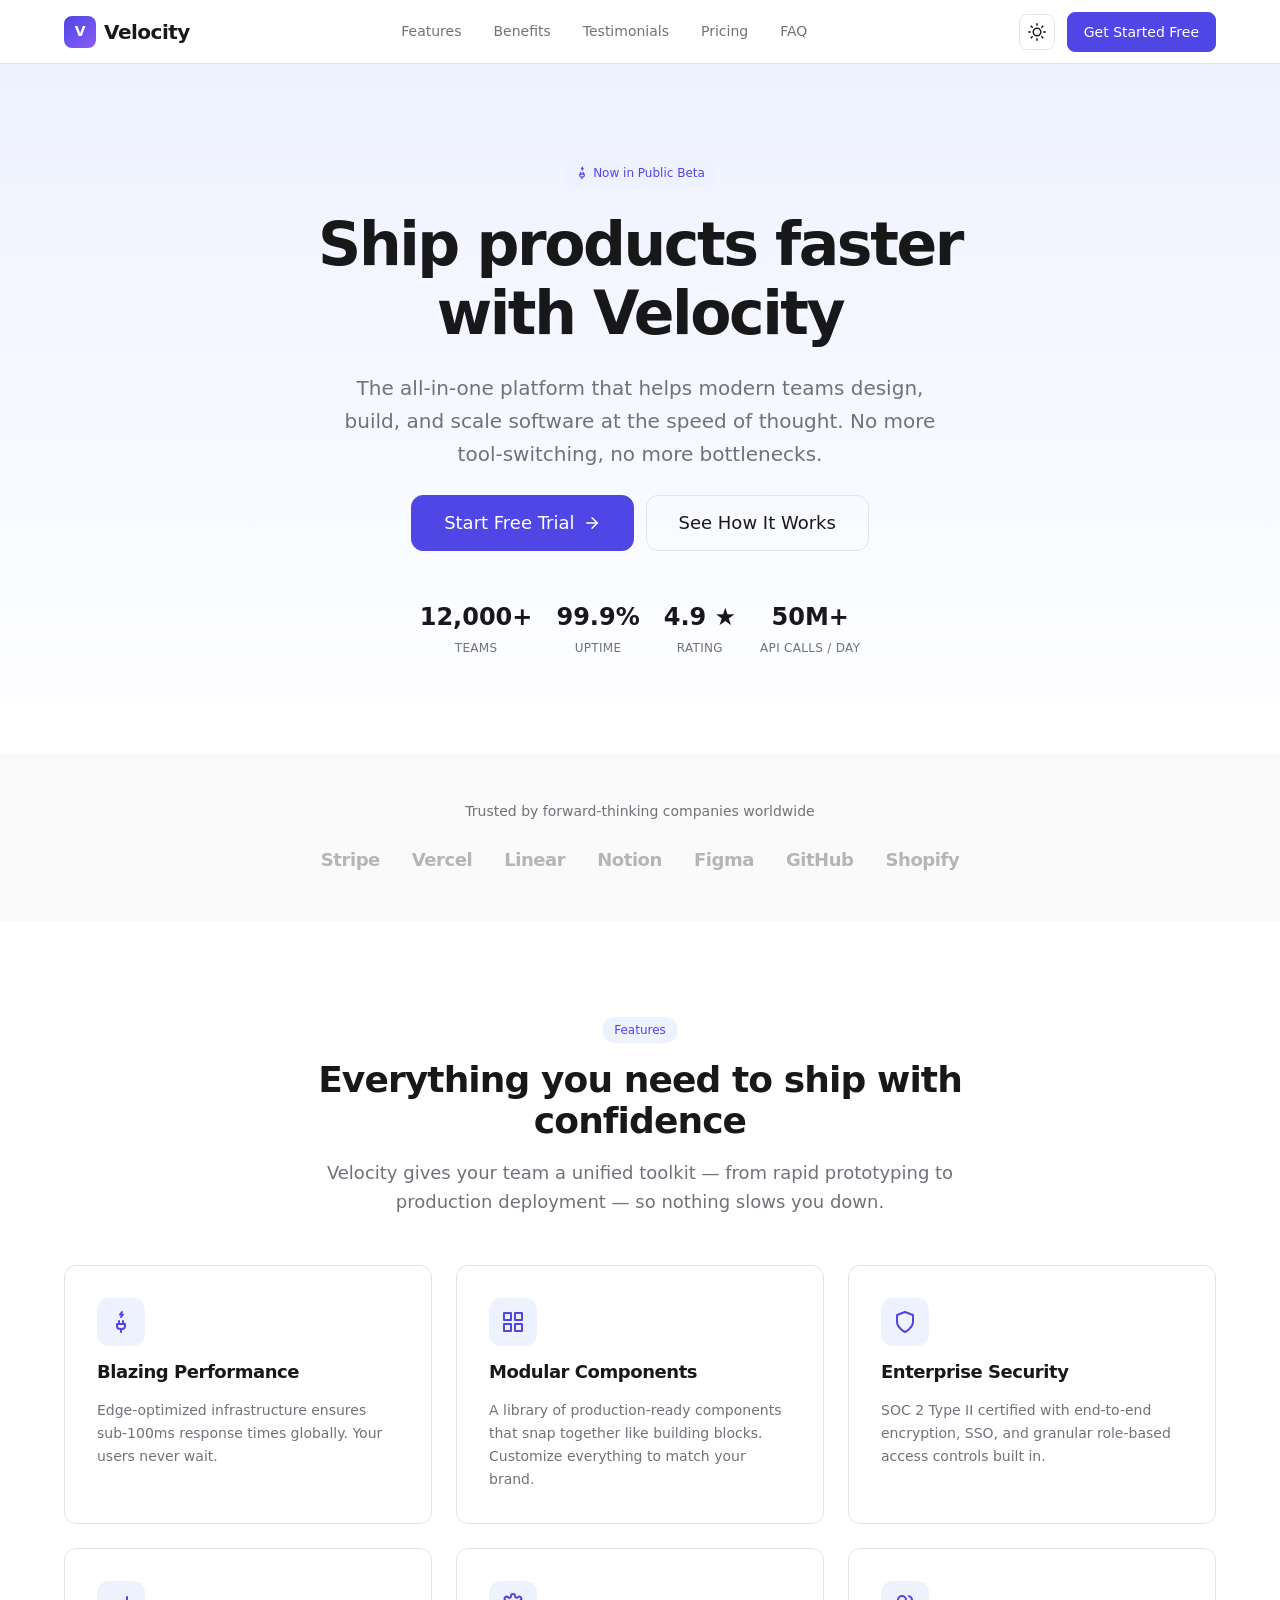
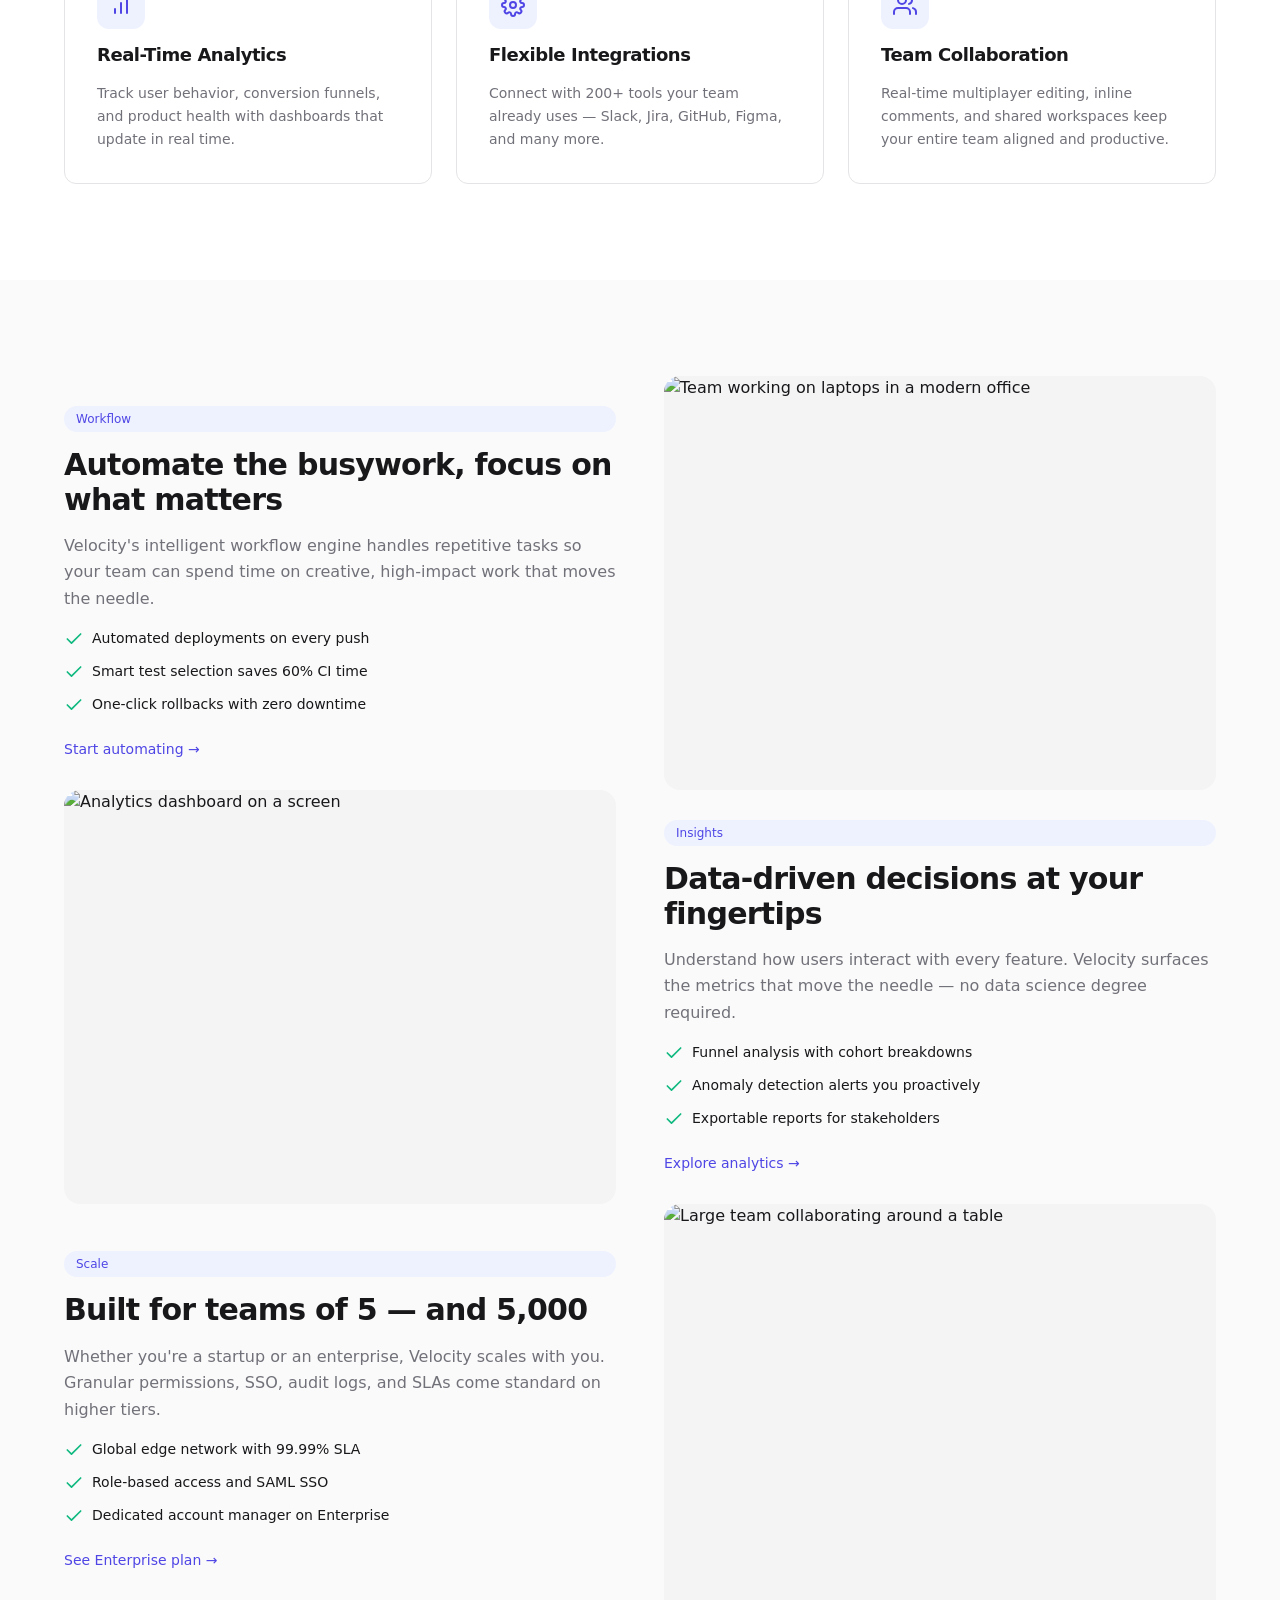
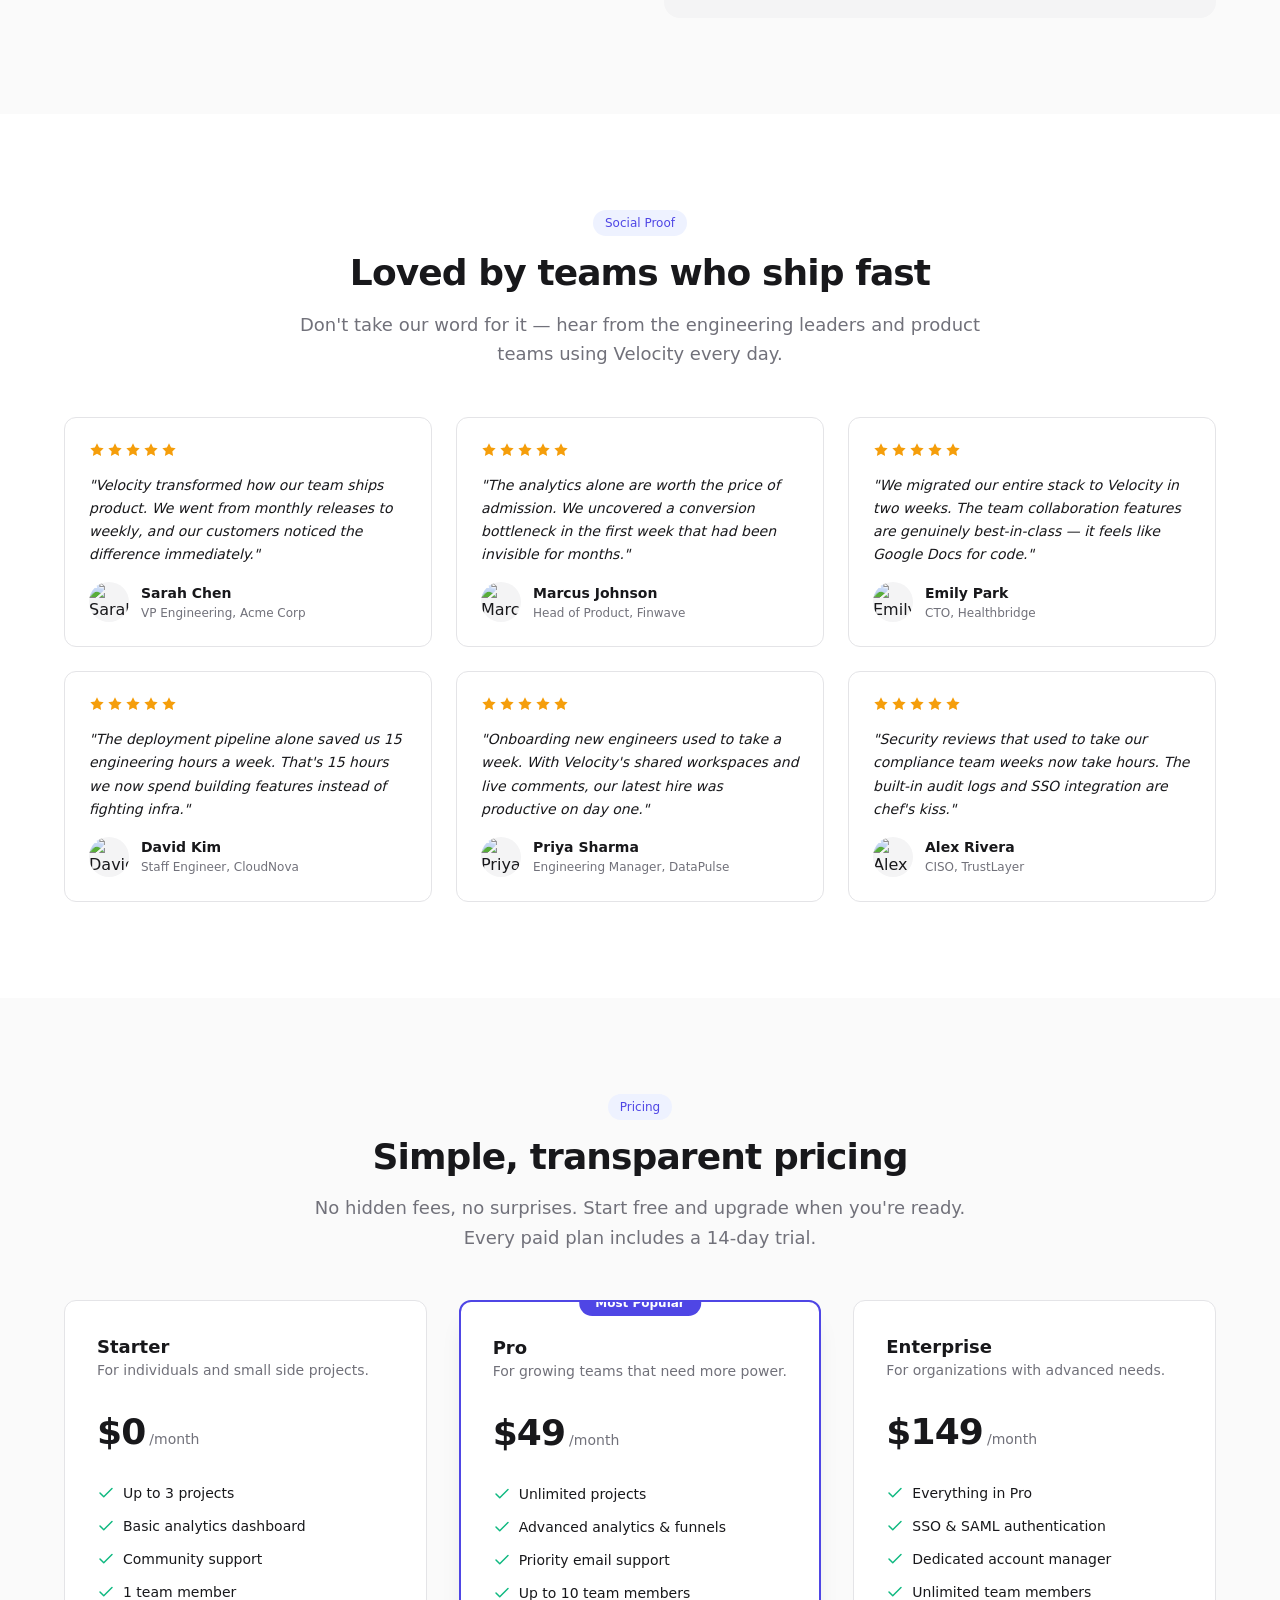
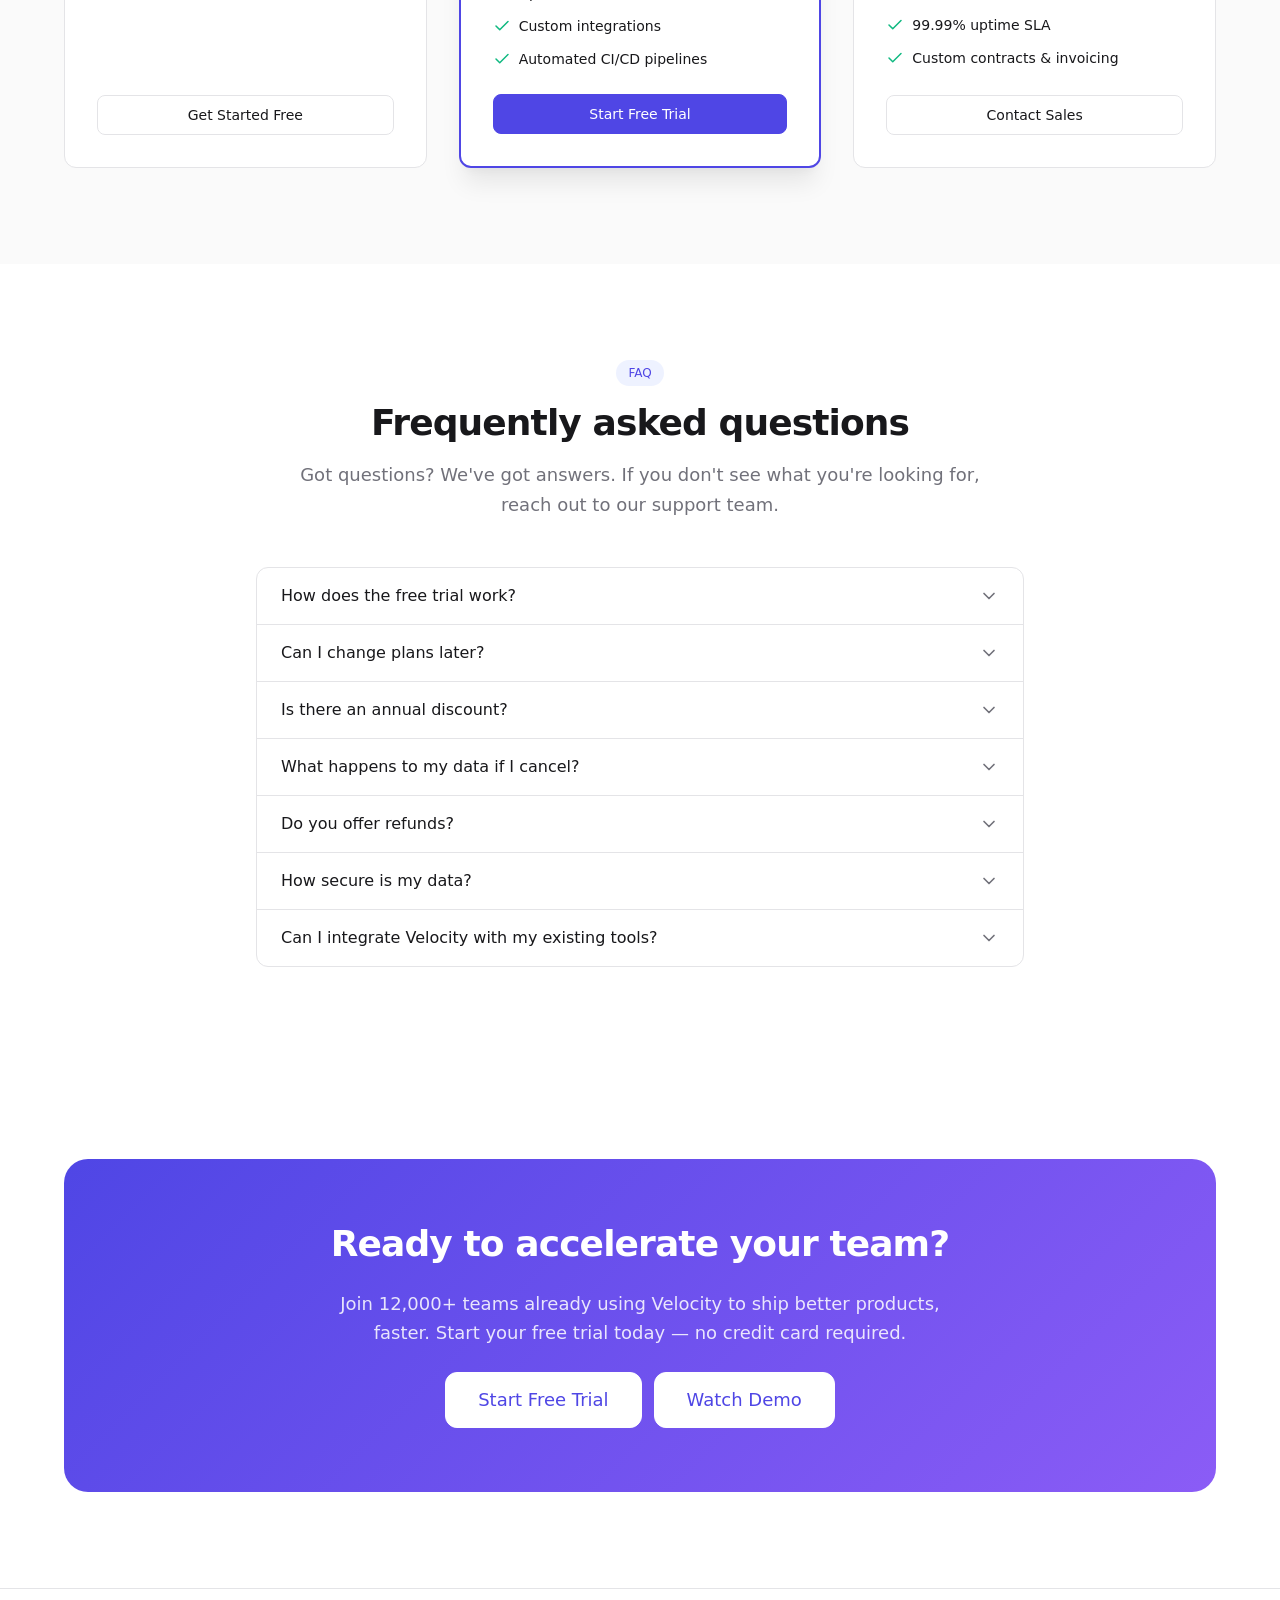
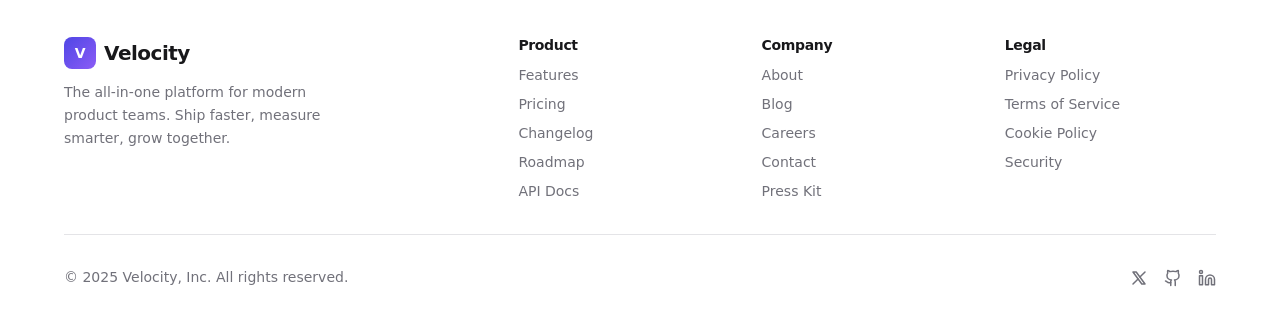
==== commit eee88fc1: "Generate site via Klar (3 files)" ====
--- a/index.html
+++ b/index.html
@@ -1,272 +1,772 @@
 <!DOCTYPE html>
-<html lang="sv">
+<html lang="en">
 <head>
-  <meta charset="utf-8" />
-  <meta name="viewport" content="width=device-width, initial-scale=1" />
-  <title>Nordisk Digital | Strategi, design och webbutveckling</title>
-  <meta name="description" content="Nordisk Digital hjälper svenska företag att skapa snabba, tydliga och affärsdrivande webbplatser med strategi, design och modern webbutveckling." />
-  <link rel="canonical" href="index.html" />
+  <meta charset="UTF-8" />
+  <meta name="viewport" content="width=device-width, initial-scale=1.0" />
+  <title>Velocity — Ship Products Faster</title>
+  <meta name="description" content="Velocity is the all-in-one platform that helps modern teams design, build, and scale software at the speed of thought. Start your free trial today." />
   <link rel="stylesheet" href="/style.css" />
-  <script src="script.js" defer></script>
 </head>
 <body>
+
+  <!-- ======================================================
+       HEADER
+       ====================================================== -->
   <header class="site-header">
-    <div class="container header-inner">
-      <a class="brand" href="index.html" aria-label="Nordisk Digital startsida">
-        <span class="brand-mark">ND</span>
-        <span>Nordisk Digital</span>
+    <div class="container site-header__inner">
+      <a href="index.html" class="brand">
+        <span class="brand__icon">V</span>
+        Velocity
       </a>
 
-      <nav class="nav-menu" id="primary-navigation" aria-label="Huvudmeny">
-        <a class="nav-link" href="index.html" aria-current="page">Startsida</a>
-        <a class="nav-link" href="about.html">Om oss</a>
-        <a class="nav-link" href="contact.html">Kontakt</a>
+      <nav class="nav" aria-label="Primary navigation">
+        <a href="#features" class="nav-link">Features</a>
+        <a href="#benefits" class="nav-link">Benefits</a>
+        <a href="#testimonials" class="nav-link">Testimonials</a>
+        <a href="#pricing" class="nav-link">Pricing</a>
+        <a href="#faq" class="nav-link">FAQ</a>
       </nav>
 
       <div class="header-actions">
-        <button class="btn btn-ghost" type="button" aria-label="Toggle theme">Tema</button>
-        <a class="btn btn-primary" href="contact.html">Boka möte</a>
-      </div>
-
-      <button class="mobile-toggle" type="button" aria-label="Öppna meny" aria-expanded="false" aria-controls="primary-navigation">
-        <span class="mobile-toggle__bars"></span>
-      </button>
+        <button class="theme-toggle" aria-label="Toggle theme">
+          <svg class="icon-sun" xmlns="http://www.w3.org/2000/svg" width="18" height="18" viewBox="0 0 24 24" fill="none" stroke="currentColor" stroke-width="2" stroke-linecap="round" stroke-linejoin="round"><circle cx="12" cy="12" r="5"/><line x1="12" y1="1" x2="12" y2="3"/><line x1="12" y1="21" x2="12" y2="23"/><line x1="4.22" y1="4.22" x2="5.64" y2="5.64"/><line x1="18.36" y1="18.36" x2="19.78" y2="19.78"/><line x1="1" y1="12" x2="3" y2="12"/><line x1="21" y1="12" x2="23" y2="12"/><line x1="4.22" y1="19.78" x2="5.64" y2="18.36"/><line x1="18.36" y1="5.64" x2="19.78" y2="4.22"/></svg>
+          <svg class="icon-moon" xmlns="http://www.w3.org/2000/svg" width="18" height="18" viewBox="0 0 24 24" fill="none" stroke="currentColor" stroke-width="2" stroke-linecap="round" stroke-linejoin="round"><path d="M21 12.79A9 9 0 1 1 11.21 3 7 7 0 0 0 21 12.79z"/></svg>
+        </button>
+        <a href="#pricing" class="btn btn-primary btn-sm md:hidden">Get Started</a>
+        <a href="#pricing" class="btn btn-primary hidden md:flex">Get Started Free</a>
+        <button class="mobile-toggle" aria-label="Open menu" aria-expanded="false">
+          <svg xmlns="http://www.w3.org/2000/svg" width="24" height="24" viewBox="0 0 24 24" fill="none" stroke="currentColor" stroke-width="2" stroke-linecap="round" stroke-linejoin="round"><line x1="4" y1="6" x2="20" y2="6"/><line x1="4" y1="12" x2="20" y2="12"/><line x1="4" y1="18" x2="20" y2="18"/></svg>
+        </button>
+      </div>
     </div>
   </header>
 
+  <!-- Mobile nav overlay -->
+  <div class="mobile-nav" aria-label="Mobile navigation">
+    <a href="#features" class="nav-link">Features</a>
+    <a href="#benefits" class="nav-link">Benefits</a>
+    <a href="#testimonials" class="nav-link">Testimonials</a>
+    <a href="#pricing" class="nav-link">Pricing</a>
+    <a href="#faq" class="nav-link">FAQ</a>
+    <a href="#pricing" class="btn btn-primary btn-lg w-full mt-4">Start Free Trial</a>
+  </div>
+
   <main>
-    <section class="hero">
-      <div class="container hero__grid">
-        <div class="hero__content reveal">
-          <span class="badge badge-primary">Digital partner för växande företag</span>
-          <h1>Vi bygger webbplatser som stärker varumärket och skapar fler affärer.</h1>
-          <p class="hero__lead">Nordisk Digital hjälper företag att gå från spretig digital närvaro till en snabb, tydlig och mätbar webbupplevelse – byggd med strategi, design och robust teknik.</p>
-          <div class="hero__actions">
-            <a class="btn btn-primary btn-lg" href="contact.html">Boka kostnadsfri rådgivning</a>
-            <a class="btn btn-outline btn-lg" href="about.html">Så arbetar vi</a>
-          </div>
-          <div class="stat-grid w-full max-w-xl">
-            <div class="stat-card">
-              <div class="stat-card__value">42%</div>
-              <p class="stat-card__label">snabbare laddtider i genomsnitt</p>
-            </div>
-            <div class="stat-card">
-              <div class="stat-card__value">18+</div>
-              <p class="stat-card__label">branscher med genomförda projekt</p>
-            </div>
-          </div>
-        </div>
-
-        <div class="hero__visual reveal">
-          <img src="https://images.unsplash.com/photo-1552664730-d307ca884978?auto=format&fit=crop&w=1400&q=80" alt="Team som planerar digital strategi vid ett konferensbord" />
-          <div class="hero-panel">
-            <strong>Strategi, design och teknik i samma team</strong>
-            <p>En tydlig process från första analys till lansering och löpande optimering.</p>
+
+    <!-- ======================================================
+         HERO
+         ====================================================== -->
+    <section class="hero" id="hero">
+      <div class="container flex flex-col items-center text-center gap-6">
+        <span class="badge hero__badge">
+          <svg xmlns="http://www.w3.org/2000/svg" width="14" height="14" viewBox="0 0 24 24" fill="none" stroke="currentColor" stroke-width="2" stroke-linecap="round" stroke-linejoin="round"><path d="m13 2-2 2.5h3L12 7"/><path d="M10 14v-3"/><path d="M14 14v-3"/><path d="M11 19c-1.7 0-3-1.3-3-3v-2h8v2c0 1.7-1.3 3-3 3Z"/><path d="M12 22v-3"/></svg>
+          Now in Public Beta
+        </span>
+
+        <h1 class="hero__title">Ship products faster<br/>with Velocity</h1>
+
+        <p class="hero__lead">The all-in-one platform that helps modern teams design, build, and scale software at the speed of thought. No more tool-switching, no more bottlenecks.</p>
+
+        <div class="hero__actions">
+          <a href="#pricing" class="btn btn-primary btn-xl">
+            Start Free Trial
+            <svg xmlns="http://www.w3.org/2000/svg" width="18" height="18" viewBox="0 0 24 24" fill="none" stroke="currentColor" stroke-width="2" stroke-linecap="round" stroke-linejoin="round"><path d="M5 12h14"/><path d="m12 5 7 7-7 7"/></svg>
+          </a>
+          <a href="#features" class="btn btn-outline btn-xl">See How It Works</a>
+        </div>
+
+        <div class="hero__proof">
+          <div class="hero__stat">
+            <span class="hero__stat-value">12,000+</span>
+            <span class="hero__stat-label">Teams</span>
+          </div>
+          <div class="hero__stat">
+            <span class="hero__stat-value">99.9%</span>
+            <span class="hero__stat-label">Uptime</span>
+          </div>
+          <div class="hero__stat">
+            <span class="hero__stat-value">4.9 ★</span>
+            <span class="hero__stat-label">Rating</span>
+          </div>
+          <div class="hero__stat">
+            <span class="hero__stat-value">50M+</span>
+            <span class="hero__stat-label">API Calls / Day</span>
           </div>
         </div>
       </div>
     </section>
 
-    <section class="section pt-0">
-      <div class="container split">
-        <div class="section-heading reveal">
-          <span class="section-kicker">Om företaget</span>
-          <h2>En trygg partner när digitala initiativ behöver bli affärsresultat.</h2>
-        </div>
-        <div class="stack reveal">
-          <p class="lead">Vi kombinerar rådgivning, UX, webbutveckling och analys för att skapa lösningar som är enkla att använda, lätta att förvalta och byggda för tillväxt.</p>
-          <p>Vårt arbetssätt passar företag som vill ha hög kvalitet utan onödig komplexitet. Vi prioriterar tydlighet, prestanda och långsiktig hållbarhet framför kortsiktiga genvägar.</p>
-          <a class="cta-link" href="about.html">Lär känna oss →</a>
+    <!-- ======================================================
+         LOGO CLOUD
+         ====================================================== -->
+    <section class="py-12 bg-section-alt" aria-label="Trusted by">
+      <div class="container">
+        <p class="text-center text-sm text-muted-foreground mb-6">Trusted by forward-thinking companies worldwide</p>
+        <div class="logo-cloud">
+          <span class="logo-cloud__item">Stripe</span>
+          <span class="logo-cloud__item">Vercel</span>
+          <span class="logo-cloud__item">Linear</span>
+          <span class="logo-cloud__item">Notion</span>
+          <span class="logo-cloud__item">Figma</span>
+          <span class="logo-cloud__item">GitHub</span>
+          <span class="logo-cloud__item">Shopify</span>
         </div>
       </div>
     </section>
 
-    <section class="section section-muted">
-      <div class="container stack">
-        <div class="section-heading section-heading--center reveal">
-          <span class="section-kicker">Tjänster</span>
-          <h2>Helheten som krävs för en modern webbplats.</h2>
-          <p class="lead">Från strategi till optimering – samma system, samma målbild och samma höga kvalitet genom hela projektet.</p>
+    <!-- ======================================================
+         FEATURES
+         ====================================================== -->
+    <section class="section" id="features">
+      <div class="container">
+        <div class="section-header reveal">
+          <span class="badge">Features</span>
+          <h2 class="section-header__title">Everything you need to ship with confidence</h2>
+          <p class="section-header__text">Velocity gives your team a unified toolkit — from rapid prototyping to production deployment — so nothing slows you down.</p>
         </div>
 
         <div class="grid grid-cols-1 md:grid-cols-2 lg:grid-cols-3 gap-6">
-          <article class="card service-card reveal">
-            <div class="card__header">
-              <span class="icon-box">S</span>
-              <h3 class="card__title">Digital strategi</h3>
-            </div>
-            <div class="card__body">
-              <p class="card__text">Vi definierar mål, målgrupper, innehållsstruktur och prioriteringar så att webbplatsen blir ett affärsverktyg – inte bara en kanal.</p>
-            </div>
-            <div class="card__footer">
-              <span class="text-sm text-muted-foreground">Passar vid</span>
-              <strong>Nystart</strong>
-            </div>
-          </article>
-
-          <article class="card service-card reveal">
-            <div class="card__header">
-              <span class="icon-box">D</span>
-              <h3 class="card__title">UX och visuell design</h3>
-            </div>
-            <div class="card__body">
-              <p class="card__text">Vi skapar tydliga användarflöden, stark visuell hierarki och tillgängliga gränssnitt som känns professionella på varje skärm.</p>
-            </div>
-            <div class="card__footer">
-              <span class="text-sm text-muted-foreground">Fokus</span>
-              <strong>Tydlighet</strong>
-            </div>
-          </article>
-
-          <article class="card service-card reveal">
-            <div class="card__header">
-              <span class="icon-box">T</span>
-              <h3 class="card__title">Webbutveckling</h3>
-            </div>
-            <div class="card__body">
-              <p class="card__text">Vi bygger snabb, responsiv och robust kod med semantisk HTML, modern CSS och tillgänglighet som grundkrav.</p>
-            </div>
-            <div class="card__footer">
-              <span class="text-sm text-muted-foreground">Resultat</span>
-              <strong>Prestanda</strong>
-            </div>
-          </article>
+          <div class="card card-feature reveal">
+            <div class="card-feature__icon">
+              <svg xmlns="http://www.w3.org/2000/svg" width="24" height="24" viewBox="0 0 24 24" fill="none" stroke="currentColor" stroke-width="2" stroke-linecap="round" stroke-linejoin="round"><path d="m13 2-2 2.5h3L12 7"/><path d="M10 14v-3"/><path d="M14 14v-3"/><path d="M11 19c-1.7 0-3-1.3-3-3v-2h8v2c0 1.7-1.3 3-3 3Z"/><path d="M12 22v-3"/></svg>
+            </div>
+            <h4 class="card-feature__title">Blazing Performance</h4>
+            <p class="card-feature__text">Edge-optimized infrastructure ensures sub-100ms response times globally. Your users never wait.</p>
+          </div>
+
+          <div class="card card-feature reveal">
+            <div class="card-feature__icon">
+              <svg xmlns="http://www.w3.org/2000/svg" width="24" height="24" viewBox="0 0 24 24" fill="none" stroke="currentColor" stroke-width="2" stroke-linecap="round" stroke-linejoin="round"><rect x="3" y="3" width="7" height="7"/><rect x="14" y="3" width="7" height="7"/><rect x="14" y="14" width="7" height="7"/><rect x="3" y="14" width="7" height="7"/></svg>
+            </div>
+            <h4 class="card-feature__title">Modular Components</h4>
+            <p class="card-feature__text">A library of production-ready components that snap together like building blocks. Customize everything to match your brand.</p>
+          </div>
+
+          <div class="card card-feature reveal">
+            <div class="card-feature__icon">
+              <svg xmlns="http://www.w3.org/2000/svg" width="24" height="24" viewBox="0 0 24 24" fill="none" stroke="currentColor" stroke-width="2" stroke-linecap="round" stroke-linejoin="round"><path d="M12 22s8-4 8-10V5l-8-3-8 3v7c0 6 8 10 8 10"/></svg>
+            </div>
+            <h4 class="card-feature__title">Enterprise Security</h4>
+            <p class="card-feature__text">SOC 2 Type II certified with end-to-end encryption, SSO, and granular role-based access controls built in.</p>
+          </div>
+
+          <div class="card card-feature reveal">
+            <div class="card-feature__icon">
+              <svg xmlns="http://www.w3.org/2000/svg" width="24" height="24" viewBox="0 0 24 24" fill="none" stroke="currentColor" stroke-width="2" stroke-linecap="round" stroke-linejoin="round"><line x1="12" y1="20" x2="12" y2="10"/><line x1="18" y1="20" x2="18" y2="4"/><line x1="6" y1="20" x2="6" y2="16"/></svg>
+            </div>
+            <h4 class="card-feature__title">Real-Time Analytics</h4>
+            <p class="card-feature__text">Track user behavior, conversion funnels, and product health with dashboards that update in real time.</p>
+          </div>
+
+          <div class="card card-feature reveal">
+            <div class="card-feature__icon">
+              <svg xmlns="http://www.w3.org/2000/svg" width="24" height="24" viewBox="0 0 24 24" fill="none" stroke="currentColor" stroke-width="2" stroke-linecap="round" stroke-linejoin="round"><circle cx="12" cy="12" r="3"/><path d="M19.4 15a1.65 1.65 0 0 0 .33 1.82l.06.06a2 2 0 0 1-2.83 2.83l-.06-.06a1.65 1.65 0 0 0-1.82-.33 1.65 1.65 0 0 0-1 1.51V21a2 2 0 0 1-4 0v-.09A1.65 1.65 0 0 0 9 19.4a1.65 1.65 0 0 0-1.82.33l-.06.06a2 2 0 0 1-2.83-2.83l.06-.06A1.65 1.65 0 0 0 4.68 15a1.65 1.65 0 0 0-1.51-1H3a2 2 0 0 1 0-4h.09A1.65 1.65 0 0 0 4.6 9a1.65 1.65 0 0 0-.33-1.82l-.06-.06a2 2 0 0 1 2.83-2.83l.06.06A1.65 1.65 0 0 0 9 4.68a1.65 1.65 0 0 0 1-1.51V3a2 2 0 0 1 4 0v.09a1.65 1.65 0 0 0 1 1.51 1.65 1.65 0 0 0 1.82-.33l.06-.06a2 2 0 0 1 2.83 2.83l-.06.06A1.65 1.65 0 0 0 19.4 9a1.65 1.65 0 0 0 1.51 1H21a2 2 0 0 1 0 4h-.09a1.65 1.65 0 0 0-1.51 1z"/></svg>
+            </div>
+            <h4 class="card-feature__title">Flexible Integrations</h4>
+            <p class="card-feature__text">Connect with 200+ tools your team already uses — Slack, Jira, GitHub, Figma, and many more.</p>
+          </div>
+
+          <div class="card card-feature reveal">
+            <div class="card-feature__icon">
+              <svg xmlns="http://www.w3.org/2000/svg" width="24" height="24" viewBox="0 0 24 24" fill="none" stroke="currentColor" stroke-width="2" stroke-linecap="round" stroke-linejoin="round"><path d="M17 21v-2a4 4 0 0 0-4-4H5a4 4 0 0 0-4 4v2"/><circle cx="9" cy="7" r="4"/><path d="M23 21v-2a4 4 0 0 0-3-3.87"/><path d="M16 3.13a4 4 0 0 1 0 7.75"/></svg>
+            </div>
+            <h4 class="card-feature__title">Team Collaboration</h4>
+            <p class="card-feature__text">Real-time multiplayer editing, inline comments, and shared workspaces keep your entire team aligned and productive.</p>
+          </div>
         </div>
       </div>
     </section>
 
-    <section class="section">
-      <div class="container stack">
-        <div class="section-heading reveal">
-          <span class="section-kicker">Kundnytta</span>
-          <h2>Varför företag väljer Nordisk Digital.</h2>
-          <p class="lead">Vi bygger inte bara snygga gränssnitt. Vi hjälper dig att skapa en digital närvaro som är lätt att förstå, lätt att mäta och lätt att vidareutveckla.</p>
-        </div>
-
-        <div class="grid grid-cols-1 md:grid-cols-3 gap-6">
-          <article class="card benefit-card p-6 reveal">
-            <span class="badge badge-accent">Effekt</span>
-            <h3 class="card__title mt-4">Tydligare erbjudande</h3>
-            <p class="mt-4">Besökare förstår snabbare vad ni gör, varför det spelar roll och vilket nästa steg de ska ta.</p>
-          </article>
-
-          <article class="card benefit-card p-6 reveal">
-            <span class="badge badge-accent">Hastighet</span>
-            <h3 class="card__title mt-4">Bättre prestanda</h3>
-            <p class="mt-4">Lätt kod, smart struktur och optimerade flöden ger snabbare upplevelser och bättre förutsättningar för SEO.</p>
-          </article>
-
-          <article class="card benefit-card p-6 reveal">
-            <span class="badge badge-accent">Kontroll</span>
-            <h3 class="card__title mt-4">Enklare förvaltning</h3>
-            <p class="mt-4">Återanvändbara komponenter och tydliga mönster gör innehåll, kampanjer och vidareutveckling enklare över tid.</p>
-          </article>
-        </div>
+    <!-- ======================================================
+         BENEFITS
+         ====================================================== -->
+    <section class="section bg-section-alt" id="benefits">
+      <div class="container flex flex-col gap-16 lg:gap-24">
+
+        <!-- Benefit 1 -->
+        <div class="benefit-row reveal">
+          <div class="benefit-row__content">
+            <span class="badge">Workflow</span>
+            <h3 class="benefit-row__title">Automate the busywork, focus on what matters</h3>
+            <p class="benefit-row__text">Velocity's intelligent workflow engine handles repetitive tasks so your team can spend time on creative, high-impact work that moves the needle.</p>
+            <div class="benefit-row__list">
+              <div class="benefit-row__item">
+                <svg xmlns="http://www.w3.org/2000/svg" viewBox="0 0 24 24" fill="none" stroke="currentColor" stroke-width="2" stroke-linecap="round" stroke-linejoin="round"><path d="M20 6 9 17l-5-5"/></svg>
+                <span>Automated deployments on every push</span>
+              </div>
+              <div class="benefit-row__item">
+                <svg xmlns="http://www.w3.org/2000/svg" viewBox="0 0 24 24" fill="none" stroke="currentColor" stroke-width="2" stroke-linecap="round" stroke-linejoin="round"><path d="M20 6 9 17l-5-5"/></svg>
+                <span>Smart test selection saves 60% CI time</span>
+              </div>
+              <div class="benefit-row__item">
+                <svg xmlns="http://www.w3.org/2000/svg" viewBox="0 0 24 24" fill="none" stroke="currentColor" stroke-width="2" stroke-linecap="round" stroke-linejoin="round"><path d="M20 6 9 17l-5-5"/></svg>
+                <span>One-click rollbacks with zero downtime</span>
+              </div>
+            </div>
+            <a href="#pricing" class="cta-link mt-2">Start automating →</a>
+          </div>
+          <div class="benefit-row__visual">
+            <img src="https://images.unsplash.com/photo-1551434678-e076c223a692?w=800&h=600&fit=crop" alt="Team working on laptops in a modern office" loading="lazy" />
+          </div>
+        </div>
+
+        <!-- Benefit 2 -->
+        <div class="benefit-row benefit-row--reverse reveal">
+          <div class="benefit-row__content">
+            <span class="badge">Insights</span>
+            <h3 class="benefit-row__title">Data-driven decisions at your fingertips</h3>
+            <p class="benefit-row__text">Understand how users interact with every feature. Velocity surfaces the metrics that move the needle — no data science degree required.</p>
+            <div class="benefit-row__list">
+              <div class="benefit-row__item">
+                <svg xmlns="http://www.w3.org/2000/svg" viewBox="0 0 24 24" fill="none" stroke="currentColor" stroke-width="2" stroke-linecap="round" stroke-linejoin="round"><path d="M20 6 9 17l-5-5"/></svg>
+                <span>Funnel analysis with cohort breakdowns</span>
+              </div>
+              <div class="benefit-row__item">
+                <svg xmlns="http://www.w3.org/2000/svg" viewBox="0 0 24 24" fill="none" stroke="currentColor" stroke-width="2" stroke-linecap="round" stroke-linejoin="round"><path d="M20 6 9 17l-5-5"/></svg>
+                <span>Anomaly detection alerts you proactively</span>
+              </div>
+              <div class="benefit-row__item">
+                <svg xmlns="http://www.w3.org/2000/svg" viewBox="0 0 24 24" fill="none" stroke="currentColor" stroke-width="2" stroke-linecap="round" stroke-linejoin="round"><path d="M20 6 9 17l-5-5"/></svg>
+                <span>Exportable reports for stakeholders</span>
+              </div>
+            </div>
+            <a href="#pricing" class="cta-link mt-2">Explore analytics →</a>
+          </div>
+          <div class="benefit-row__visual">
+            <img src="https://images.unsplash.com/photo-1460925895917-afdab827c52f?w=800&h=600&fit=crop" alt="Analytics dashboard on a screen" loading="lazy" />
+          </div>
+        </div>
+
+        <!-- Benefit 3 -->
+        <div class="benefit-row reveal">
+          <div class="benefit-row__content">
+            <span class="badge">Scale</span>
+            <h3 class="benefit-row__title">Built for teams of 5 — and 5,000</h3>
+            <p class="benefit-row__text">Whether you're a startup or an enterprise, Velocity scales with you. Granular permissions, SSO, audit logs, and SLAs come standard on higher tiers.</p>
+            <div class="benefit-row__list">
+              <div class="benefit-row__item">
+                <svg xmlns="http://www.w3.org/2000/svg" viewBox="0 0 24 24" fill="none" stroke="currentColor" stroke-width="2" stroke-linecap="round" stroke-linejoin="round"><path d="M20 6 9 17l-5-5"/></svg>
+                <span>Global edge network with 99.99% SLA</span>
+              </div>
+              <div class="benefit-row__item">
+                <svg xmlns="http://www.w3.org/2000/svg" viewBox="0 0 24 24" fill="none" stroke="currentColor" stroke-width="2" stroke-linecap="round" stroke-linejoin="round"><path d="M20 6 9 17l-5-5"/></svg>
+                <span>Role-based access and SAML SSO</span>
+              </div>
+              <div class="benefit-row__item">
+                <svg xmlns="http://www.w3.org/2000/svg" viewBox="0 0 24 24" fill="none" stroke="currentColor" stroke-width="2" stroke-linecap="round" stroke-linejoin="round"><path d="M20 6 9 17l-5-5"/></svg>
+                <span>Dedicated account manager on Enterprise</span>
+              </div>
+            </div>
+            <a href="#pricing" class="cta-link mt-2">See Enterprise plan →</a>
+          </div>
+          <div class="benefit-row__visual">
+            <img src="https://images.unsplash.com/photo-1522071820081-009f0129c71c?w=800&h=600&fit=crop" alt="Large team collaborating around a table" loading="lazy" />
+          </div>
+        </div>
+
       </div>
     </section>
 
-    <section class="section section-muted">
-      <div class="container stack">
-        <div class="section-heading section-heading--center reveal">
-          <span class="section-kicker">Kundröster</span>
-          <h2>Resultat som märks i vardagen.</h2>
-          <p class="lead">Våra kunder uppskattar framför allt tydligheten: i processen, i kommunikationen och i den färdiga lösningen.</p>
-        </div>
-
-        <div class="grid grid-cols-1 md:grid-cols-3 gap-6">
-          <article class="testimonial-card card reveal">
-            <blockquote>“Vi fick en webbplats som både säljer bättre och är enklare att arbeta med. Nordisk Digital gjorde komplexa val begripliga.”</blockquote>
-            <div class="avatar-row">
-              <span class="avatar">ML</span>
+    <!-- ======================================================
+         TESTIMONIALS
+         ====================================================== -->
+    <section class="section" id="testimonials">
+      <div class="container">
+        <div class="section-header reveal">
+          <span class="badge">Social Proof</span>
+          <h2 class="section-header__title">Loved by teams who ship fast</h2>
+          <p class="section-header__text">Don't take our word for it — hear from the engineering leaders and product teams using Velocity every day.</p>
+        </div>
+
+        <div class="grid grid-cols-1 md:grid-cols-2 lg:grid-cols-3 gap-6">
+          <div class="card card-testimonial reveal">
+            <div class="card-testimonial__stars">
+              <svg xmlns="http://www.w3.org/2000/svg" width="16" height="16" viewBox="0 0 24 24" fill="currentColor"><path d="M12 2l3.09 6.26L22 9.27l-5 4.87 1.18 6.88L12 17.77l-6.18 3.25L7 14.14 2 9.27l6.91-1.01L12 2z"/></svg>
+              <svg xmlns="http://www.w3.org/2000/svg" width="16" height="16" viewBox="0 0 24 24" fill="currentColor"><path d="M12 2l3.09 6.26L22 9.27l-5 4.87 1.18 6.88L12 17.77l-6.18 3.25L7 14.14 2 9.27l6.91-1.01L12 2z"/></svg>
+              <svg xmlns="http://www.w3.org/2000/svg" width="16" height="16" viewBox="0 0 24 24" fill="currentColor"><path d="M12 2l3.09 6.26L22 9.27l-5 4.87 1.18 6.88L12 17.77l-6.18 3.25L7 14.14 2 9.27l6.91-1.01L12 2z"/></svg>
+              <svg xmlns="http://www.w3.org/2000/svg" width="16" height="16" viewBox="0 0 24 24" fill="currentColor"><path d="M12 2l3.09 6.26L22 9.27l-5 4.87 1.18 6.88L12 17.77l-6.18 3.25L7 14.14 2 9.27l6.91-1.01L12 2z"/></svg>
+              <svg xmlns="http://www.w3.org/2000/svg" width="16" height="16" viewBox="0 0 24 24" fill="currentColor"><path d="M12 2l3.09 6.26L22 9.27l-5 4.87 1.18 6.88L12 17.77l-6.18 3.25L7 14.14 2 9.27l6.91-1.01L12 2z"/></svg>
+            </div>
+            <p class="card-testimonial__text">"Velocity transformed how our team ships product. We went from monthly releases to weekly, and our customers noticed the difference immediately."</p>
+            <div class="card-testimonial__author">
+              <img class="card-testimonial__avatar" src="https://images.unsplash.com/photo-1494790108377-be9c29b29330?w=80&h=80&fit=crop&crop=face" alt="Sarah Chen" loading="lazy" />
               <div>
-                <strong>Maria Lind</strong>
-                <p class="text-sm">Marknadschef, Västkust Energi</p>
-              </div>
-            </div>
-          </article>
-
-          <article class="testimonial-card card reveal">
-            <blockquote>“Processen var tydlig, effektiv och trygg från första workshop till lansering. Vi visste alltid vad som hände och varför.”</blockquote>
-            <div class="avatar-row">
-              <span class="avatar">EK</span>
+                <div class="card-testimonial__name">Sarah Chen</div>
+                <div class="card-testimonial__role">VP Engineering, Acme Corp</div>
+              </div>
+            </div>
+          </div>
+
+          <div class="card card-testimonial reveal">
+            <div class="card-testimonial__stars">
+              <svg xmlns="http://www.w3.org/2000/svg" width="16" height="16" viewBox="0 0 24 24" fill="currentColor"><path d="M12 2l3.09 6.26L22 9.27l-5 4.87 1.18 6.88L12 17.77l-6.18 3.25L7 14.14 2 9.27l6.91-1.01L12 2z"/></svg>
+              <svg xmlns="http://www.w3.org/2000/svg" width="16" height="16" viewBox="0 0 24 24" fill="currentColor"><path d="M12 2l3.09 6.26L22 9.27l-5 4.87 1.18 6.88L12 17.77l-6.18 3.25L7 14.14 2 9.27l6.91-1.01L12 2z"/></svg>
+              <svg xmlns="http://www.w3.org/2000/svg" width="16" height="16" viewBox="0 0 24 24" fill="currentColor"><path d="M12 2l3.09 6.26L22 9.27l-5 4.87 1.18 6.88L12 17.77l-6.18 3.25L7 14.14 2 9.27l6.91-1.01L12 2z"/></svg>
+              <svg xmlns="http://www.w3.org/2000/svg" width="16" height="16" viewBox="0 0 24 24" fill="currentColor"><path d="M12 2l3.09 6.26L22 9.27l-5 4.87 1.18 6.88L12 17.77l-6.18 3.25L7 14.14 2 9.27l6.91-1.01L12 2z"/></svg>
+              <svg xmlns="http://www.w3.org/2000/svg" width="16" height="16" viewBox="0 0 24 24" fill="currentColor"><path d="M12 2l3.09 6.26L22 9.27l-5 4.87 1.18 6.88L12 17.77l-6.18 3.25L7 14.14 2 9.27l6.91-1.01L12 2z"/></svg>
+            </div>
+            <p class="card-testimonial__text">"The analytics alone are worth the price of admission. We uncovered a conversion bottleneck in the first week that had been invisible for months."</p>
+            <div class="card-testimonial__author">
+              <img class="card-testimonial__avatar" src="https://images.unsplash.com/photo-1507003211169-0a1dd7228f2d?w=80&h=80&fit=crop&crop=face" alt="Marcus Johnson" loading="lazy" />
               <div>
-                <strong>Erik Karlsson</strong>
-                <p class="text-sm">Grundare, Formera Studio</p>
-              </div>
-            </div>
-          </article>
-
-          <article class="testimonial-card card reveal">
-            <blockquote>“Äntligen har vi en digital plattform som speglar kvaliteten i vårt erbjudande och som teamet faktiskt vill använda.”</blockquote>
-            <div class="avatar-row">
-              <span class="avatar">SN</span>
+                <div class="card-testimonial__name">Marcus Johnson</div>
+                <div class="card-testimonial__role">Head of Product, Finwave</div>
+              </div>
+            </div>
+          </div>
+
+          <div class="card card-testimonial reveal">
+            <div class="card-testimonial__stars">
+              <svg xmlns="http://www.w3.org/2000/svg" width="16" height="16" viewBox="0 0 24 24" fill="currentColor"><path d="M12 2l3.09 6.26L22 9.27l-5 4.87 1.18 6.88L12 17.77l-6.18 3.25L7 14.14 2 9.27l6.91-1.01L12 2z"/></svg>
+              <svg xmlns="http://www.w3.org/2000/svg" width="16" height="16" viewBox="0 0 24 24" fill="currentColor"><path d="M12 2l3.09 6.26L22 9.27l-5 4.87 1.18 6.88L12 17.77l-6.18 3.25L7 14.14 2 9.27l6.91-1.01L12 2z"/></svg>
+              <svg xmlns="http://www.w3.org/2000/svg" width="16" height="16" viewBox="0 0 24 24" fill="currentColor"><path d="M12 2l3.09 6.26L22 9.27l-5 4.87 1.18 6.88L12 17.77l-6.18 3.25L7 14.14 2 9.27l6.91-1.01L12 2z"/></svg>
+              <svg xmlns="http://www.w3.org/2000/svg" width="16" height="16" viewBox="0 0 24 24" fill="currentColor"><path d="M12 2l3.09 6.26L22 9.27l-5 4.87 1.18 6.88L12 17.77l-6.18 3.25L7 14.14 2 9.27l6.91-1.01L12 2z"/></svg>
+              <svg xmlns="http://www.w3.org/2000/svg" width="16" height="16" viewBox="0 0 24 24" fill="currentColor"><path d="M12 2l3.09 6.26L22 9.27l-5 4.87 1.18 6.88L12 17.77l-6.18 3.25L7 14.14 2 9.27l6.91-1.01L12 2z"/></svg>
+            </div>
+            <p class="card-testimonial__text">"We migrated our entire stack to Velocity in two weeks. The team collaboration features are genuinely best-in-class — it feels like Google Docs for code."</p>
+            <div class="card-testimonial__author">
+              <img class="card-testimonial__avatar" src="https://images.unsplash.com/photo-1438761681033-6461ffad8d80?w=80&h=80&fit=crop&crop=face" alt="Emily Park" loading="lazy" />
               <div>
-                <strong>Sara Nyström</strong>
-                <p class="text-sm">VD, Norrhamn Konsult</p>
-              </div>
-            </div>
-          </article>
+                <div class="card-testimonial__name">Emily Park</div>
+                <div class="card-testimonial__role">CTO, Healthbridge</div>
+              </div>
+            </div>
+          </div>
+
+          <div class="card card-testimonial reveal">
+            <div class="card-testimonial__stars">
+              <svg xmlns="http://www.w3.org/2000/svg" width="16" height="16" viewBox="0 0 24 24" fill="currentColor"><path d="M12 2l3.09 6.26L22 9.27l-5 4.87 1.18 6.88L12 17.77l-6.18 3.25L7 14.14 2 9.27l6.91-1.01L12 2z"/></svg>
+              <svg xmlns="http://www.w3.org/2000/svg" width="16" height="16" viewBox="0 0 24 24" fill="currentColor"><path d="M12 2l3.09 6.26L22 9.27l-5 4.87 1.18 6.88L12 17.77l-6.18 3.25L7 14.14 2 9.27l6.91-1.01L12 2z"/></svg>
+              <svg xmlns="http://www.w3.org/2000/svg" width="16" height="16" viewBox="0 0 24 24" fill="currentColor"><path d="M12 2l3.09 6.26L22 9.27l-5 4.87 1.18 6.88L12 17.77l-6.18 3.25L7 14.14 2 9.27l6.91-1.01L12 2z"/></svg>
+              <svg xmlns="http://www.w3.org/2000/svg" width="16" height="16" viewBox="0 0 24 24" fill="currentColor"><path d="M12 2l3.09 6.26L22 9.27l-5 4.87 1.18 6.88L12 17.77l-6.18 3.25L7 14.14 2 9.27l6.91-1.01L12 2z"/></svg>
+              <svg xmlns="http://www.w3.org/2000/svg" width="16" height="16" viewBox="0 0 24 24" fill="currentColor"><path d="M12 2l3.09 6.26L22 9.27l-5 4.87 1.18 6.88L12 17.77l-6.18 3.25L7 14.14 2 9.27l6.91-1.01L12 2z"/></svg>
+            </div>
+            <p class="card-testimonial__text">"The deployment pipeline alone saved us 15 engineering hours a week. That's 15 hours we now spend building features instead of fighting infra."</p>
+            <div class="card-testimonial__author">
+              <img class="card-testimonial__avatar" src="https://images.unsplash.com/photo-1472099645785-5658abf4ff4e?w=80&h=80&fit=crop&crop=face" alt="David Kim" loading="lazy" />
+              <div>
+                <div class="card-testimonial__name">David Kim</div>
+                <div class="card-testimonial__role">Staff Engineer, CloudNova</div>
+              </div>
+            </div>
+          </div>
+
+          <div class="card card-testimonial reveal">
+            <div class="card-testimonial__stars">
+              <svg xmlns="http://www.w3.org/2000/svg" width="16" height="16" viewBox="0 0 24 24" fill="currentColor"><path d="M12 2l3.09 6.26L22 9.27l-5 4.87 1.18 6.88L12 17.77l-6.18 3.25L7 14.14 2 9.27l6.91-1.01L12 2z"/></svg>
+              <svg xmlns="http://www.w3.org/2000/svg" width="16" height="16" viewBox="0 0 24 24" fill="currentColor"><path d="M12 2l3.09 6.26L22 9.27l-5 4.87 1.18 6.88L12 17.77l-6.18 3.25L7 14.14 2 9.27l6.91-1.01L12 2z"/></svg>
+              <svg xmlns="http://www.w3.org/2000/svg" width="16" height="16" viewBox="0 0 24 24" fill="currentColor"><path d="M12 2l3.09 6.26L22 9.27l-5 4.87 1.18 6.88L12 17.77l-6.18 3.25L7 14.14 2 9.27l6.91-1.01L12 2z"/></svg>
+              <svg xmlns="http://www.w3.org/2000/svg" width="16" height="16" viewBox="0 0 24 24" fill="currentColor"><path d="M12 2l3.09 6.26L22 9.27l-5 4.87 1.18 6.88L12 17.77l-6.18 3.25L7 14.14 2 9.27l6.91-1.01L12 2z"/></svg>
+              <svg xmlns="http://www.w3.org/2000/svg" width="16" height="16" viewBox="0 0 24 24" fill="currentColor"><path d="M12 2l3.09 6.26L22 9.27l-5 4.87 1.18 6.88L12 17.77l-6.18 3.25L7 14.14 2 9.27l6.91-1.01L12 2z"/></svg>
+            </div>
+            <p class="card-testimonial__text">"Onboarding new engineers used to take a week. With Velocity's shared workspaces and live comments, our latest hire was productive on day one."</p>
+            <div class="card-testimonial__author">
+              <img class="card-testimonial__avatar" src="https://images.unsplash.com/photo-1580489944761-15a19d654956?w=80&h=80&fit=crop&crop=face" alt="Priya Sharma" loading="lazy" />
+              <div>
+                <div class="card-testimonial__name">Priya Sharma</div>
+                <div class="card-testimonial__role">Engineering Manager, DataPulse</div>
+              </div>
+            </div>
+          </div>
+
+          <div class="card card-testimonial reveal">
+            <div class="card-testimonial__stars">
+              <svg xmlns="http://www.w3.org/2000/svg" width="16" height="16" viewBox="0 0 24 24" fill="currentColor"><path d="M12 2l3.09 6.26L22 9.27l-5 4.87 1.18 6.88L12 17.77l-6.18 3.25L7 14.14 2 9.27l6.91-1.01L12 2z"/></svg>
+              <svg xmlns="http://www.w3.org/2000/svg" width="16" height="16" viewBox="0 0 24 24" fill="currentColor"><path d="M12 2l3.09 6.26L22 9.27l-5 4.87 1.18 6.88L12 17.77l-6.18 3.25L7 14.14 2 9.27l6.91-1.01L12 2z"/></svg>
+              <svg xmlns="http://www.w3.org/2000/svg" width="16" height="16" viewBox="0 0 24 24" fill="currentColor"><path d="M12 2l3.09 6.26L22 9.27l-5 4.87 1.18 6.88L12 17.77l-6.18 3.25L7 14.14 2 9.27l6.91-1.01L12 2z"/></svg>
+              <svg xmlns="http://www.w3.org/2000/svg" width="16" height="16" viewBox="0 0 24 24" fill="currentColor"><path d="M12 2l3.09 6.26L22 9.27l-5 4.87 1.18 6.88L12 17.77l-6.18 3.25L7 14.14 2 9.27l6.91-1.01L12 2z"/></svg>
+              <svg xmlns="http://www.w3.org/2000/svg" width="16" height="16" viewBox="0 0 24 24" fill="currentColor"><path d="M12 2l3.09 6.26L22 9.27l-5 4.87 1.18 6.88L12 17.77l-6.18 3.25L7 14.14 2 9.27l6.91-1.01L12 2z"/></svg>
+            </div>
+            <p class="card-testimonial__text">"Security reviews that used to take our compliance team weeks now take hours. The built-in audit logs and SSO integration are chef's kiss."</p>
+            <div class="card-testimonial__author">
+              <img class="card-testimonial__avatar" src="https://images.unsplash.com/photo-1500648767791-00dcc994a43e?w=80&h=80&fit=crop&crop=face" alt="Alex Rivera" loading="lazy" />
+              <div>
+                <div class="card-testimonial__name">Alex Rivera</div>
+                <div class="card-testimonial__role">CISO, TrustLayer</div>
+              </div>
+            </div>
+          </div>
         </div>
       </div>
     </section>
 
-    <section class="section">
+    <!-- ======================================================
+         PRICING
+         ====================================================== -->
+    <section class="section bg-section-alt" id="pricing">
       <div class="container">
-        <div class="cta reveal">
-          <div class="grid grid-cols-1 md:grid-cols-2 gap-8 items-center">
-            <div class="stack">
-              <span class="badge">Redo att börja?</span>
-              <h2>Ta nästa steg mot en tydligare digital närvaro.</h2>
-              <p>Berätta kort om era mål, så återkommer vi med förslag på hur vi kan prioritera rätt och skapa snabb effekt.</p>
-            </div>
-            <div class="cluster justify-start md:items-center">
-              <a class="btn btn-primary btn-lg" href="contact.html">Boka rådgivning</a>
-              <a class="btn btn-outline btn-lg" href="about.html">Läs mer om oss</a>
-            </div>
-          </div>
+        <div class="section-header reveal">
+          <span class="badge">Pricing</span>
+          <h2 class="section-header__title">Simple, transparent pricing</h2>
+          <p class="section-header__text">No hidden fees, no surprises. Start free and upgrade when you're ready. Every paid plan includes a 14-day trial.</p>
+        </div>
+
+        <div class="grid grid-cols-1 md:grid-cols-3 gap-8 items-stretch">
+
+          <!-- Starter -->
+          <div class="card card-pricing reveal">
+            <div>
+              <div class="card-pricing__name">Starter</div>
+              <p class="card-pricing__description">For individuals and small side projects.</p>
+            </div>
+            <div class="card-pricing__price">
+              <span class="card-pricing__amount">$0</span>
+              <span class="card-pricing__period">/month</span>
+            </div>
+            <div class="card-pricing__features">
+              <div class="card-pricing__feature">
+                <svg class="card-pricing__check" xmlns="http://www.w3.org/2000/svg" viewBox="0 0 24 24" fill="none" stroke="currentColor" stroke-width="2" stroke-linecap="round" stroke-linejoin="round"><path d="M20 6 9 17l-5-5"/></svg>
+                <span>Up to 3 projects</span>
+              </div>
+              <div class="card-pricing__feature">
+                <svg class="card-pricing__check" xmlns="http://www.w3.org/2000/svg" viewBox="0 0 24 24" fill="none" stroke="currentColor" stroke-width="2" stroke-linecap="round" stroke-linejoin="round"><path d="M20 6 9 17l-5-5"/></svg>
+                <span>Basic analytics dashboard</span>
+              </div>
+              <div class="card-pricing__feature">
+                <svg class="card-pricing__check" xmlns="http://www.w3.org/2000/svg" viewBox="0 0 24 24" fill="none" stroke="currentColor" stroke-width="2" stroke-linecap="round" stroke-linejoin="round"><path d="M20 6 9 17l-5-5"/></svg>
+                <span>Community support</span>
+              </div>
+              <div class="card-pricing__feature">
+                <svg class="card-pricing__check" xmlns="http://www.w3.org/2000/svg" viewBox="0 0 24 24" fill="none" stroke="currentColor" stroke-width="2" stroke-linecap="round" stroke-linejoin="round"><path d="M20 6 9 17l-5-5"/></svg>
+                <span>1 team member</span>
+              </div>
+            </div>
+            <a href="#" class="btn btn-outline w-full">Get Started Free</a>
+          </div>
+
+          <!-- Pro (popular) -->
+          <div class="card card-pricing is-popular reveal">
+            <div>
+              <div class="card-pricing__name">Pro</div>
+              <p class="card-pricing__description">For growing teams that need more power.</p>
+            </div>
+            <div class="card-pricing__price">
+              <span class="card-pricing__amount">$49</span>
+              <span class="card-pricing__period">/month</span>
+            </div>
+            <div class="card-pricing__features">
+              <div class="card-pricing__feature">
+                <svg class="card-pricing__check" xmlns="http://www.w3.org/2000/svg" viewBox="0 0 24 24" fill="none" stroke="currentColor" stroke-width="2" stroke-linecap="round" stroke-linejoin="round"><path d="M20 6 9 17l-5-5"/></svg>
+                <span>Unlimited projects</span>
+              </div>
+              <div class="card-pricing__feature">
+                <svg class="card-pricing__check" xmlns="http://www.w3.org/2000/svg" viewBox="0 0 24 24" fill="none" stroke="currentColor" stroke-width="2" stroke-linecap="round" stroke-linejoin="round"><path d="M20 6 9 17l-5-5"/></svg>
+                <span>Advanced analytics &amp; funnels</span>
+              </div>
+              <div class="card-pricing__feature">
+                <svg class="card-pricing__check" xmlns="http://www.w3.org/2000/svg" viewBox="0 0 24 24" fill="none" stroke="currentColor" stroke-width="2" stroke-linecap="round" stroke-linejoin="round"><path d="M20 6 9 17l-5-5"/></svg>
+                <span>Priority email support</span>
+              </div>
+              <div class="card-pricing__feature">
+                <svg class="card-pricing__check" xmlns="http://www.w3.org/2000/svg" viewBox="0 0 24 24" fill="none" stroke="currentColor" stroke-width="2" stroke-linecap="round" stroke-linejoin="round"><path d="M20 6 9 17l-5-5"/></svg>
+                <span>Up to 10 team members</span>
+              </div>
+              <div class="card-pricing__feature">
+                <svg class="card-pricing__check" xmlns="http://www.w3.org/2000/svg" viewBox="0 0 24 24" fill="none" stroke="currentColor" stroke-width="2" stroke-linecap="round" stroke-linejoin="round"><path d="M20 6 9 17l-5-5"/></svg>
+                <span>Custom integrations</span>
+              </div>
+              <div class="card-pricing__feature">
+                <svg class="card-pricing__check" xmlns="http://www.w3.org/2000/svg" viewBox="0 0 24 24" fill="none" stroke="currentColor" stroke-width="2" stroke-linecap="round" stroke-linejoin="round"><path d="M20 6 9 17l-5-5"/></svg>
+                <span>Automated CI/CD pipelines</span>
+              </div>
+            </div>
+            <a href="#" class="btn btn-primary w-full">Start Free Trial</a>
+          </div>
+
+          <!-- Enterprise -->
+          <div class="card card-pricing reveal">
+            <div>
+              <div class="card-pricing__name">Enterprise</div>
+              <p class="card-pricing__description">For organizations with advanced needs.</p>
+            </div>
+            <div class="card-pricing__price">
+              <span class="card-pricing__amount">$149</span>
+              <span class="card-pricing__period">/month</span>
+            </div>
+            <div class="card-pricing__features">
+              <div class="card-pricing__feature">
+                <svg class="card-pricing__check" xmlns="http://www.w3.org/2000/svg" viewBox="0 0 24 24" fill="none" stroke="currentColor" stroke-width="2" stroke-linecap="round" stroke-linejoin="round"><path d="M20 6 9 17l-5-5"/></svg>
+                <span>Everything in Pro</span>
+              </div>
+              <div class="card-pricing__feature">
+                <svg class="card-pricing__check" xmlns="http://www.w3.org/2000/svg" viewBox="0 0 24 24" fill="none" stroke="currentColor" stroke-width="2" stroke-linecap="round" stroke-linejoin="round"><path d="M20 6 9 17l-5-5"/></svg>
+                <span>SSO &amp; SAML authentication</span>
+              </div>
+              <div class="card-pricing__feature">
+                <svg class="card-pricing__check" xmlns="http://www.w3.org/2000/svg" viewBox="0 0 24 24" fill="none" stroke="currentColor" stroke-width="2" stroke-linecap="round" stroke-linejoin="round"><path d="M20 6 9 17l-5-5"/></svg>
+                <span>Dedicated account manager</span>
+              </div>
+              <div class="card-pricing__feature">
+                <svg class="card-pricing__check" xmlns="http://www.w3.org/2000/svg" viewBox="0 0 24 24" fill="none" stroke="currentColor" stroke-width="2" stroke-linecap="round" stroke-linejoin="round"><path d="M20 6 9 17l-5-5"/></svg>
+                <span>Unlimited team members</span>
+              </div>
+              <div class="card-pricing__feature">
+                <svg class="card-pricing__check" xmlns="http://www.w3.org/2000/svg" viewBox="0 0 24 24" fill="none" stroke="currentColor" stroke-width="2" stroke-linecap="round" stroke-linejoin="round"><path d="M20 6 9 17l-5-5"/></svg>
+                <span>99.99% uptime SLA</span>
+              </div>
+              <div class="card-pricing__feature">
+                <svg class="card-pricing__check" xmlns="http://www.w3.org/2000/svg" viewBox="0 0 24 24" fill="none" stroke="currentColor" stroke-width="2" stroke-linecap="round" stroke-linejoin="round"><path d="M20 6 9 17l-5-5"/></svg>
+                <span>Custom contracts &amp; invoicing</span>
+              </div>
+            </div>
+            <a href="#" class="btn btn-outline w-full">Contact Sales</a>
+          </div>
+
         </div>
       </div>
     </section>
+
+    <!-- ======================================================
+         FAQ
+         ====================================================== -->
+    <section class="section" id="faq">
+      <div class="container">
+        <div class="section-header reveal">
+          <span class="badge">FAQ</span>
+          <h2 class="section-header__title">Frequently asked questions</h2>
+          <p class="section-header__text">Got questions? We've got answers. If you don't see what you're looking for, reach out to our support team.</p>
+        </div>
+
+        <div class="accordion max-w-3xl mx-auto reveal">
+          <div class="accordion__item">
+            <button class="accordion__trigger" aria-expanded="false">
+              How does the free trial work?
+              <svg class="accordion__icon" xmlns="http://www.w3.org/2000/svg" viewBox="0 0 24 24" fill="none" stroke="currentColor" stroke-width="2" stroke-linecap="round" stroke-linejoin="round"><path d="m6 9 6 6 6-6"/></svg>
+            </button>
+            <div class="accordion__content">
+              <div class="accordion__body">Start with a 14-day free trial of any paid plan — no credit card required. You get full access to every feature. At the end of the trial you can choose a plan or continue on the free Starter tier with up to 3 projects.</div>
+            </div>
+          </div>
+
+          <div class="accordion__item">
+            <button class="accordion__trigger" aria-expanded="false">
+              Can I change plans later?
+              <svg class="accordion__icon" xmlns="http://www.w3.org/2000/svg" viewBox="0 0 24 24" fill="none" stroke="currentColor" stroke-width="2" stroke-linecap="round" stroke-linejoin="round"><path d="m6 9 6 6 6-6"/></svg>
+            </button>
+            <div class="accordion__content">
+              <div class="accordion__body">Absolutely. You can upgrade, downgrade, or cancel at any time from your billing dashboard. Changes take effect at the start of your next billing cycle, and we prorate upgrades immediately so you only pay for what you use.</div>
+            </div>
+          </div>
+
+          <div class="accordion__item">
+            <button class="accordion__trigger" aria-expanded="false">
+              Is there an annual discount?
+              <svg class="accordion__icon" xmlns="http://www.w3.org/2000/svg" viewBox="0 0 24 24" fill="none" stroke="currentColor" stroke-width="2" stroke-linecap="round" stroke-linejoin="round"><path d="m6 9 6 6 6-6"/></svg>
+            </button>
+            <div class="accordion__content">
+              <div class="accordion__body">Yes — save 20% when you choose annual billing. The discount applies to all paid plans, including Enterprise. You can switch between monthly and annual at any time from your account settings.</div>
+            </div>
+          </div>
+
+          <div class="accordion__item">
+            <button class="accordion__trigger" aria-expanded="false">
+              What happens to my data if I cancel?
+              <svg class="accordion__icon" xmlns="http://www.w3.org/2000/svg" viewBox="0 0 24 24" fill="none" stroke="currentColor" stroke-width="2" stroke-linecap="round" stroke-linejoin="round"><path d="m6 9 6 6 6-6"/></svg>
+            </button>
+            <div class="accordion__content">
+              <div class="accordion__body">Your data stays available in read-only mode for 90 days after cancellation. You can export everything — projects, analytics, configurations — at any time. After 90 days, we permanently delete your data per our privacy policy.</div>
+            </div>
+          </div>
+
+          <div class="accordion__item">
+            <button class="accordion__trigger" aria-expanded="false">
+              Do you offer refunds?
+              <svg class="accordion__icon" xmlns="http://www.w3.org/2000/svg" viewBox="0 0 24 24" fill="none" stroke="currentColor" stroke-width="2" stroke-linecap="round" stroke-linejoin="round"><path d="m6 9 6 6 6-6"/></svg>
+            </button>
+            <div class="accordion__content">
+              <div class="accordion__body">We offer a full refund within 30 days of your first paid charge, no questions asked. After that, you can cancel anytime and continue using the product until the end of your billing period.</div>
+            </div>
+          </div>
+
+          <div class="accordion__item">
+            <button class="accordion__trigger" aria-expanded="false">
+              How secure is my data?
+              <svg class="accordion__icon" xmlns="http://www.w3.org/2000/svg" viewBox="0 0 24 24" fill="none" stroke="currentColor" stroke-width="2" stroke-linecap="round" stroke-linejoin="round"><path d="m6 9 6 6 6-6"/></svg>
+            </button>
+            <div class="accordion__content">
+              <div class="accordion__body">Velocity is SOC 2 Type II certified. All data is encrypted at rest and in transit. Enterprise plans include SSO, SAML, granular RBAC, and detailed audit logs. We undergo annual third-party penetration testing.</div>
+            </div>
+          </div>
+
+          <div class="accordion__item">
+            <button class="accordion__trigger" aria-expanded="false">
+              Can I integrate Velocity with my existing tools?
+              <svg class="accordion__icon" xmlns="http://www.w3.org/2000/svg" viewBox="0 0 24 24" fill="none" stroke="currentColor" stroke-width="2" stroke-linecap="round" stroke-linejoin="round"><path d="m6 9 6 6 6-6"/></svg>
+            </button>
+            <div class="accordion__content">
+              <div class="accordion__body">Yes — Velocity connects with 200+ tools out of the box, including GitHub, GitLab, Slack, Jira, Figma, Linear, Notion, and more. Pro and Enterprise plans also support custom webhooks and our full REST API.</div>
+            </div>
+          </div>
+        </div>
+      </div>
+    </section>
+
+    <!-- ======================================================
+         CTA
+         ====================================================== -->
+    <section class="section" id="cta">
+      <div class="container reveal">
+        <div class="cta-section flex flex-col items-center gap-6">
+          <h2 class="cta-section__title">Ready to accelerate your team?</h2>
+          <p class="cta-section__text">Join 12,000+ teams already using Velocity to ship better products, faster. Start your free trial today — no credit card required.</p>
+          <div class="flex flex-wrap gap-3 justify-center">
+            <a href="#pricing" class="btn btn-xl">Start Free Trial</a>
+            <a href="#features" class="btn btn-xl btn-outline border-transparent text-white">Watch Demo</a>
+          </div>
+        </div>
+      </div>
+    </section>
+
   </main>
 
+  <!-- ======================================================
+       FOOTER
+       ====================================================== -->
   <footer class="site-footer">
     <div class="container">
-      <div class="footer-grid">
-        <div class="footer-col">
-          <a class="brand" href="index.html" aria-label="Nordisk Digital startsida">
-            <span class="brand-mark">ND</span>
-            <span>Nordisk Digital</span>
+      <div class="site-footer__grid">
+        <div class="site-footer__brand">
+          <a href="index.html" class="brand">
+            <span class="brand__icon">V</span>
+            Velocity
           </a>
-          <p>Strategi, design och webbutveckling för företag som vill växa digitalt med kvalitet, tydlighet och tempo.</p>
-        </div>
-
-        <div class="footer-col">
-          <strong class="footer-title">Sidor</strong>
-          <a class="footer-link" href="index.html">Startsida</a>
-          <a class="footer-link" href="about.html">Om oss</a>
-          <a class="footer-link" href="contact.html">Kontakt</a>
-        </div>
-
-        <div class="footer-col">
-          <strong class="footer-title">Tjänster</strong>
-          <a class="footer-link" href="about.html">Digital strategi</a>
-          <a class="footer-link" href="about.html">UX och design</a>
-          <a class="footer-link" href="about.html">Webbutveckling</a>
-        </div>
-
-        <div class="footer-col">
-          <strong class="footer-title">Kontakt</strong>
-          <a class="footer-link" href="mailto:hej@nordiskdigital.se">hej@nordiskdigital.se</a>
-          <a class="footer-link" href="tel:+4681234567">08-123 45 67</a>
-          <a class="footer-link" href="contact.html">Boka möte</a>
-        </div>
-      </div>
-
-      <div class="footer-bottom">
-        <span>© 2026 Nordisk Digital AB. Alla rättigheter förbehållna.</span>
-        <span>Byggd med tillgänglighet och prestanda i fokus.</span>
+          <p class="site-footer__description">The all-in-one platform for modern product teams. Ship faster, measure smarter, grow together.</p>
+        </div>
+        <div>
+          <h4 class="site-footer__column-title">Product</h4>
+          <nav class="site-footer__links">
+            <a href="#features" class="footer-link">Features</a>
+            <a href="#pricing" class="footer-link">Pricing</a>
+            <a href="#" class="footer-link">Changelog</a>
+            <a href="#" class="footer-link">Roadmap</a>
+            <a href="#" class="footer-link">API Docs</a>
+          </nav>
+        </div>
+        <div>
+          <h4 class="site-footer__column-title">Company</h4>
+          <nav class="site-footer__links">
+            <a href="#" class="footer-link">About</a>
+            <a href="#" class="footer-link">Blog</a>
+            <a href="#" class="footer-link">Careers</a>
+            <a href="#" class="footer-link">Contact</a>
+            <a href="#" class="footer-link">Press Kit</a>
+          </nav>
+        </div>
+        <div>
+          <h4 class="site-footer__column-title">Legal</h4>
+          <nav class="site-footer__links">
+            <a href="#" class="footer-link">Privacy Policy</a>
+            <a href="#" class="footer-link">Terms of Service</a>
+            <a href="#" class="footer-link">Cookie Policy</a>
+            <a href="#" class="footer-link">Security</a>
+          </nav>
+        </div>
+      </div>
+      <div class="site-footer__bottom">
+        <span>&copy; 2025 Velocity, Inc. All rights reserved.</span>
+        <div class="flex gap-4">
+          <a href="#" class="footer-link" aria-label="Twitter / X">
+            <svg xmlns="http://www.w3.org/2000/svg" width="18" height="18" viewBox="0 0 24 24" fill="none" stroke="currentColor" stroke-width="2" stroke-linecap="round" stroke-linejoin="round"><path d="M4 4l11.733 16h4.267l-11.733 -16z"/><path d="M4 20l6.768 -6.768m2.46 -2.46l6.772 -6.772"/></svg>
+          </a>
+          <a href="#" class="footer-link" aria-label="GitHub">
+            <svg xmlns="http://www.w3.org/2000/svg" width="18" height="18" viewBox="0 0 24 24" fill="none" stroke="currentColor" stroke-width="2" stroke-linecap="round" stroke-linejoin="round"><path d="M15 22v-4a4.8 4.8 0 0 0-1-3.5c3 0 6-2 6-5.5.08-1.25-.27-2.48-1-3.5.28-1.15.28-2.35 0-3.5 0 0-1 0-3 1.5-2.64-.5-5.36-.5-8 0C6 2 5 2 5 2c-.3 1.15-.3 2.35 0 3.5A5.403 5.403 0 0 0 4 9c0 3.5 3 5.5 6 5.5-.39.49-.68 1.05-.85 1.65-.17.6-.22 1.23-.15 1.85v4"/><path d="M9 18c-4.51 2-5-2-7-2"/></svg>
+          </a>
+          <a href="#" class="footer-link" aria-label="LinkedIn">
+            <svg xmlns="http://www.w3.org/2000/svg" width="18" height="18" viewBox="0 0 24 24" fill="none" stroke="currentColor" stroke-width="2" stroke-linecap="round" stroke-linejoin="round"><path d="M16 8a6 6 0 0 1 6 6v7h-4v-7a2 2 0 0 0-2-2 2 2 0 0 0-2 2v7h-4v-7a6 6 0 0 1 6-6z"/><rect width="4" height="12" x="2" y="9"/><circle cx="4" cy="4" r="2"/></svg>
+          </a>
+        </div>
       </div>
     </div>
   </footer>
+
+  <!-- ======================================================
+       SCRIPTS
+       ====================================================== -->
+  <script>
+    /* ---- Theme toggle ---- */
+    document.querySelectorAll('[aria-label="Toggle theme"]').forEach(function(btn) {
+      btn.addEventListener('click', function() {
+        document.documentElement.classList.toggle('dark');
+      });
+    });
+
+    /* ---- Mobile nav toggle ---- */
+    (function() {
+      var toggleBtn = document.querySelector('.mobile-toggle');
+      var mobileNav = document.querySelector('.mobile-nav');
+      if (!toggleBtn || !mobileNav) return;
+
+      toggleBtn.addEventListener('click', function() {
+        var isOpen = mobileNav.classList.toggle('is-open');
+        toggleBtn.setAttribute('aria-expanded', isOpen);
+      });
+
+      // Close mobile nav when a link is clicked
+      mobileNav.querySelectorAll('.nav-link, .btn').forEach(function(link) {
+        link.addEventListener('click', function() {
+          mobileNav.classList.remove('is-open');
+          toggleBtn.setAttribute('aria-expanded', 'false');
+        });
+      });
+    })();
+
+    /* ---- Accordion ---- */
+    document.querySelectorAll('.accordion__trigger').forEach(function(trigger) {
+      trigger.addEventListener('click', function() {
+        var item = this.closest('.accordion__item');
+        var content = item.querySelector('.accordion__content');
+        var isOpen = item.classList.contains('is-open');
+
+        // Close all siblings in this accordion
+        var accordion = item.closest('.accordion');
+        accordion.querySelectorAll('.accordion__item').forEach(function(sibling) {
+          sibling.classList.remove('is-open');
+          sibling.querySelector('.accordion__trigger').setAttribute('aria-expanded', 'false');
+          sibling.querySelector('.accordion__content').style.maxHeight = null;
+        });
+
+        // Toggle current
+        if (!isOpen) {
+          item.classList.add('is-open');
+          this.setAttribute('aria-expanded', 'true');
+          content.style.maxHeight = content.scrollHeight + 'px';
+        }
+      });
+    });
+
+    /* ---- Scroll reveal ---- */
+    (function() {
+      var reveals = document.querySelectorAll('.reveal');
+      if (!reveals.length) return;
+
+      if ('IntersectionObserver' in window) {
+        var observer = new IntersectionObserver(function(entries) {
+          entries.forEach(function(entry) {
+            if (entry.isIntersecting) {
+              entry.target.classList.add('is-visible');
+              observer.unobserve(entry.target);
+            }
+          });
+        }, { threshold: 0.1, rootMargin: '0px 0px -40px 0px' });
+
+        reveals.forEach(function(el) { observer.observe(el); });
+      } else {
+        // Fallback: show everything
+        reveals.forEach(function(el) { el.classList.add('is-visible'); });
+      }
+    })();
+
+    /* ---- Smooth scroll for anchor links (fallback for older browsers) ---- */
+    document.querySelectorAll('a[href^="#"]').forEach(function(anchor) {
+      anchor.addEventListener('click', function(e) {
+        var target = document.querySelector(this.getAttribute('href'));
+        if (target) {
+          e.preventDefault();
+          target.scrollIntoView({ behavior: 'smooth' });
+        }
+      });
+    });
+  </script>
+
 </body>
 </html>
--- a/style.css
+++ b/style.css
@@ -1,59 +1,81 @@
-/* Assumptions: Modern Swedish B2B company website for a professional consulting/digital services firm. Brand direction: calm Nordic blue + teal accent, clean system sans typography, polished card-based layout, three pages plus reusable design-system catalog. */
-
-/* ==========================================================================
-   1. Design tokens
-   ========================================================================== */
-
+/* =============================================================
+   STYLE.CSS — Token-driven design system for SaaS landing page
+   Assumptions: Single-page premium SaaS site. Brand: deep indigo
+   primary + warm violet accent. System-ui body, geometric sans
+   headlines. Tight spacing scale, polished light/dark.
+   ============================================================= */
+
+/* =============================================================
+   1. DESIGN TOKENS
+   ============================================================= */
 :root {
-  /* Raw palette */
+  /* --- Raw palette --- */
   --color-white: #ffffff;
-  --color-black: #07111f;
-
-  --color-slate-50: #f7fafc;
-  --color-slate-100: #eef4f8;
-  --color-slate-200: #dce8ef;
-  --color-slate-300: #bed0dc;
-  --color-slate-500: #64788a;
-  --color-slate-600: #526579;
-  --color-slate-700: #33475b;
-  --color-slate-800: #1d3044;
-  --color-slate-900: #0b1b2d;
-  --color-slate-950: #07111f;
-
-  --color-blue-500: #2563eb;
-  --color-blue-600: #1d4ed8;
-  --color-blue-700: #1e40af;
-  --color-teal-400: #2dd4bf;
-  --color-teal-500: #14b8a6;
-  --color-teal-700: #0f766e;
-  --color-amber-400: #fbbf24;
-  --color-red-500: #ef4444;
-  --color-red-600: #dc2626;
-
-  /* Semantic color tokens */
-  --background: var(--color-slate-50);
-  --foreground: var(--color-slate-950);
-  --primary: var(--color-blue-600);
-  --primary-hover: var(--color-blue-700);
+  --color-black: #09090b;
+  --color-gray-50: #fafafa;
+  --color-gray-100: #f4f4f5;
+  --color-gray-200: #e4e4e7;
+  --color-gray-300: #d4d4d8;
+  --color-gray-400: #a1a1aa;
+  --color-gray-500: #71717a;
+  --color-gray-600: #52525b;
+  --color-gray-700: #3f3f46;
+  --color-gray-800: #27272a;
+  --color-gray-900: #18181b;
+  --color-gray-950: #0f0f12;
+
+  --color-indigo-50: #eef2ff;
+  --color-indigo-100: #e0e7ff;
+  --color-indigo-200: #c7d2fe;
+  --color-indigo-400: #818cf8;
+  --color-indigo-500: #6366f1;
+  --color-indigo-600: #4f46e5;
+  --color-indigo-700: #4338ca;
+  --color-indigo-900: #312e81;
+
+  --color-violet-400: #a78bfa;
+  --color-violet-500: #8b5cf6;
+  --color-violet-600: #7c3aed;
+
+  --color-emerald-400: #34d399;
+  --color-emerald-500: #10b981;
+
+  --color-rose-400: #fb7185;
+  --color-rose-500: #f43f5e;
+
+  /* --- Semantic tokens (light) --- */
+  --background: var(--color-white);
+  --foreground: var(--color-gray-900);
+  --primary: var(--color-indigo-600);
+  --primary-hover: var(--color-indigo-700);
   --primary-foreground: var(--color-white);
-  --secondary: var(--color-slate-100);
-  --secondary-foreground: var(--color-slate-900);
-  --muted: var(--color-slate-100);
-  --muted-foreground: var(--color-slate-600);
-  --accent: var(--color-teal-500);
-  --accent-foreground: var(--color-slate-950);
-  --destructive: var(--color-red-600);
+  --secondary: var(--color-gray-100);
+  --secondary-hover: var(--color-gray-200);
+  --secondary-foreground: var(--color-gray-900);
+  --muted: var(--color-gray-100);
+  --muted-foreground: var(--color-gray-500);
+  --accent: var(--color-violet-500);
+  --accent-hover: var(--color-violet-600);
+  --accent-foreground: var(--color-white);
+  --destructive: var(--color-rose-500);
   --destructive-foreground: var(--color-white);
-  --border: var(--color-slate-200);
-  --input: var(--color-white);
-  --ring: var(--color-blue-500);
+  --border: var(--color-gray-200);
+  --input: var(--color-gray-200);
+  --ring: var(--color-indigo-400);
   --card: var(--color-white);
-  --card-foreground: var(--color-slate-950);
-  --surface-strong: var(--color-slate-900);
-  --surface-strong-foreground: var(--color-white);
-
-  /* Typography */
-  --font-sans: Inter, ui-sans-serif, system-ui, -apple-system, BlinkMacSystemFont, "Segoe UI", sans-serif;
+  --card-foreground: var(--color-gray-900);
+  --card-muted: var(--color-gray-50);
+
+  --hero-gradient-start: var(--color-indigo-50);
+  --hero-gradient-end: var(--color-white);
+  --section-alt: var(--color-gray-50);
+  --badge-bg: var(--color-indigo-50);
+  --badge-fg: var(--color-indigo-600);
+  --success: var(--color-emerald-500);
+
+  /* --- Typography --- */
+  --font-sans: "Inter", ui-sans-serif, system-ui, -apple-system, BlinkMacSystemFont, "Segoe UI", Roboto, "Helvetica Neue", Arial, sans-serif;
+  --font-mono: ui-monospace, SFMono-Regular, "SF Mono", Menlo, Consolas, "Liberation Mono", monospace;
 
   --text-xs: 0.75rem;
   --text-sm: 0.875rem;
@@ -62,1123 +84,1555 @@
   --text-xl: 1.25rem;
   --text-2xl: 1.5rem;
   --text-3xl: 1.875rem;
-  --text-4xl: 2.5rem;
-  --text-5xl: 3.75rem;
+  --text-4xl: 2.25rem;
+  --text-5xl: 3rem;
+  --text-6xl: 3.75rem;
 
   --font-normal: 400;
   --font-medium: 500;
-  --font-semibold: 650;
-  --font-bold: 760;
-
-  --leading-tight: 1.05;
-  --leading-snug: 1.18;
-  --leading-normal: 1.55;
-  --leading-relaxed: 1.75;
-
-  --tracking-tight: -0.035em;
+  --font-semibold: 600;
+  --font-bold: 700;
+
+  --leading-none: 1;
+  --leading-tight: 1.15;
+  --leading-snug: 1.3;
+  --leading-normal: 1.5;
+  --leading-relaxed: 1.65;
+
+  --tracking-tighter: -0.04em;
+  --tracking-tight: -0.025em;
   --tracking-normal: 0;
-  --tracking-wide: 0.08em;
-
-  /* Spacing */
-  --space-0: 0;
-  --space-1: 0.25rem;
-  --space-2: 0.5rem;
-  --space-3: 0.75rem;
-  --space-4: 1rem;
-  --space-5: 1.25rem;
-  --space-6: 1.5rem;
-  --space-8: 2rem;
-  --space-10: 2.5rem;
-  --space-12: 3rem;
-  --space-16: 4rem;
-  --space-20: 5rem;
-  --space-24: 6rem;
-
-  /* Layout */
-  --content-width: 72rem;
-  --content-narrow: 48rem;
-  --content-wide: 88rem;
-  --header-height: 4.5rem;
-  --hero-visual-height: 28rem;
-
-  /* Borders, radius, shadows, motion */
-  --border-width-0: 0;
-  --border-width-1: 1px;
-  --border-width-2: 2px;
-
-  --radius-none: 0;
-  --radius-sm: 0.5rem;
-  --radius-md: 0.875rem;
-  --radius-lg: 1.25rem;
-  --radius-xl: 1.75rem;
-  --radius-full: 999px;
-
-  --shadow-none: none;
-  --shadow-sm: 0 1px 2px rgb(7 17 31 / 0.06), 0 1px 1px rgb(7 17 31 / 0.04);
-  --shadow-md: 0 14px 35px rgb(7 17 31 / 0.10);
-  --shadow-lg: 0 24px 70px rgb(7 17 31 / 0.16);
-
-  --transition-fast: 160ms ease;
-  --transition-base: 240ms ease;
-  --transition-slow: 420ms ease;
-}
-
-/* ==========================================================================
-   2. Reset & base
-   ========================================================================== */
-
-*,
-*::before,
-*::after {
+  --tracking-wide: 0.025em;
+  --tracking-wider: 0.05em;
+
+  /* --- Spacing (small, opinionated scale) --- */
+  --space-0: 0px;
+  --space-1: 4px;
+  --space-2: 8px;
+  --space-3: 12px;
+  --space-4: 16px;
+  --space-6: 24px;
+  --space-8: 32px;
+  --space-10: 40px;
+  --space-12: 48px;
+  --space-16: 64px;
+  --space-20: 80px;
+  --space-24: 96px;
+
+  /* --- Layout --- */
+  --content-width: 1200px;
+  --content-narrow: 720px;
+  --content-wide: 1400px;
+  --header-height: 64px;
+
+  /* --- Radii --- */
+  --radius-sm: 6px;
+  --radius-md: 8px;
+  --radius-lg: 12px;
+  --radius-xl: 16px;
+  --radius-2xl: 24px;
+  --radius-full: 9999px;
+
+  /* --- Shadows --- */
+  --shadow-sm: 0 1px 2px rgba(0,0,0,0.05);
+  --shadow-md: 0 4px 6px -1px rgba(0,0,0,0.07), 0 2px 4px -2px rgba(0,0,0,0.05);
+  --shadow-lg: 0 10px 15px -3px rgba(0,0,0,0.08), 0 4px 6px -4px rgba(0,0,0,0.04);
+  --shadow-xl: 0 20px 25px -5px rgba(0,0,0,0.08), 0 8px 10px -6px rgba(0,0,0,0.04);
+
+  /* --- Motion --- */
+  --transition-fast: 150ms cubic-bezier(0.4, 0, 0.2, 1);
+  --transition-base: 250ms cubic-bezier(0.4, 0, 0.2, 1);
+  --transition-slow: 400ms cubic-bezier(0.4, 0, 0.2, 1);
+}
+
+/* =============================================================
+   7. DARK THEME
+   ============================================================= */
+.dark {
+  --background: var(--color-gray-950);
+  --foreground: var(--color-gray-100);
+  --primary: var(--color-indigo-500);
+  --primary-hover: var(--color-indigo-400);
+  --primary-foreground: var(--color-white);
+  --secondary: var(--color-gray-800);
+  --secondary-hover: var(--color-gray-700);
+  --secondary-foreground: var(--color-gray-100);
+  --muted: var(--color-gray-800);
+  --muted-foreground: var(--color-gray-400);
+  --accent: var(--color-violet-400);
+  --accent-hover: var(--color-violet-500);
+  --accent-foreground: var(--color-white);
+  --destructive: var(--color-rose-400);
+  --destructive-foreground: var(--color-white);
+  --border: var(--color-gray-700);
+  --input: var(--color-gray-700);
+  --ring: var(--color-indigo-400);
+  --card: var(--color-gray-900);
+  --card-foreground: var(--color-gray-100);
+  --card-muted: var(--color-gray-800);
+
+  --hero-gradient-start: var(--color-gray-950);
+  --hero-gradient-end: var(--color-gray-950);
+  --section-alt: var(--color-gray-900);
+  --badge-bg: var(--color-indigo-900);
+  --badge-fg: var(--color-indigo-200);
+  --success: var(--color-emerald-400);
+
+  --shadow-sm: 0 1px 2px rgba(0,0,0,0.3);
+  --shadow-md: 0 4px 6px -1px rgba(0,0,0,0.4), 0 2px 4px -2px rgba(0,0,0,0.3);
+  --shadow-lg: 0 10px 15px -3px rgba(0,0,0,0.5), 0 4px 6px -4px rgba(0,0,0,0.3);
+  --shadow-xl: 0 20px 25px -5px rgba(0,0,0,0.5), 0 8px 10px -6px rgba(0,0,0,0.3);
+}
+
+/* =============================================================
+   2. RESET & BASE
+   ============================================================= */
+*, *::before, *::after {
   box-sizing: border-box;
+  margin: 0;
+  padding: 0;
 }
 
 html {
-  min-height: 100%;
   scroll-behavior: smooth;
-  color-scheme: light;
+  -webkit-text-size-adjust: 100%;
+  -moz-text-size-adjust: 100%;
+  text-size-adjust: 100%;
 }
 
 body {
-  min-height: 100%;
-  margin: var(--space-0);
-  background:
-    radial-gradient(circle at top left, color-mix(in srgb, var(--primary) 12%, transparent), transparent 24rem),
-    var(--background);
-  color: var(--foreground);
   font-family: var(--font-sans);
   font-size: var(--text-base);
-  font-weight: var(--font-normal);
   line-height: var(--leading-normal);
-  text-rendering: optimizeLegibility;
+  color: var(--foreground);
+  background-color: var(--background);
   -webkit-font-smoothing: antialiased;
-}
-
-body.no-scroll {
-  overflow: hidden;
-}
-
-h1,
-h2,
-h3,
-h4,
-h5,
-h6,
-p,
-figure,
-blockquote,
-dl,
-dd {
-  margin: var(--space-0);
-}
-
-h1,
-h2,
-h3,
-h4,
-h5,
-h6 {
-  color: var(--foreground);
+  -moz-osx-font-smoothing: grayscale;
+}
+
+h1, h2, h3, h4, h5, h6 {
+  line-height: var(--leading-tight);
   font-weight: var(--font-bold);
+  color: var(--foreground);
   letter-spacing: var(--tracking-tight);
-  line-height: var(--leading-tight);
-}
-
-h1 {
-  font-size: clamp(var(--text-4xl), 6vw, var(--text-5xl));
-}
-
-h2 {
-  font-size: clamp(var(--text-3xl), 4vw, var(--text-4xl));
-}
-
-h3 {
-  font-size: var(--text-2xl);
-  line-height: var(--leading-snug);
-}
-
-h4 {
-  font-size: var(--text-xl);
-  line-height: var(--leading-snug);
-}
-
-p {
-  color: var(--muted-foreground);
-}
+}
+
+h1 { font-size: var(--text-4xl); }
+h2 { font-size: var(--text-3xl); }
+h3 { font-size: var(--text-2xl); }
+h4 { font-size: var(--text-xl); }
+h5 { font-size: var(--text-lg); }
+h6 { font-size: var(--text-base); }
 
 a {
   color: var(--primary);
   text-decoration: none;
-  transition: color var(--transition-fast), background-color var(--transition-fast), border-color var(--transition-fast), transform var(--transition-fast), box-shadow var(--transition-fast);
+  transition: color var(--transition-fast);
 }
 
 a:hover {
   color: var(--primary-hover);
 }
 
-button,
-input,
-textarea,
-select {
-  font: inherit;
-}
-
-button {
-  border: var(--border-width-0);
-  cursor: pointer;
-}
-
-img,
-svg {
+img, svg, video {
   display: block;
   max-width: 100%;
-}
-
-img {
   height: auto;
 }
 
+button, input, select, textarea {
+  font: inherit;
+  color: inherit;
+}
+
+ul, ol {
+  list-style: none;
+}
+
 :focus-visible {
-  outline: var(--border-width-2) solid var(--ring);
-  outline-offset: var(--space-1);
+  outline: 2px solid var(--ring);
+  outline-offset: 2px;
 }
 
 ::selection {
-  background: color-mix(in srgb, var(--accent) 42%, transparent);
-}
-
-/* ==========================================================================
-   3. Layout primitives
-   ========================================================================== */
-
-.container,
-.container-narrow,
+  background-color: var(--primary);
+  color: var(--primary-foreground);
+}
+
+/* =============================================================
+   3. LAYOUT PRIMITIVES
+   ============================================================= */
+.container {
+  width: 100%;
+  max-width: var(--content-width);
+  margin-left: auto;
+  margin-right: auto;
+  padding-left: var(--space-4);
+  padding-right: var(--space-4);
+}
+
+@media (min-width: 768px) {
+  .container {
+    padding-left: var(--space-6);
+    padding-right: var(--space-6);
+  }
+}
+
+.container-narrow {
+  width: 100%;
+  max-width: var(--content-narrow);
+  margin-left: auto;
+  margin-right: auto;
+  padding-left: var(--space-4);
+  padding-right: var(--space-4);
+}
+
+@media (min-width: 768px) {
+  .container-narrow {
+    padding-left: var(--space-6);
+    padding-right: var(--space-6);
+  }
+}
+
 .container-wide {
   width: 100%;
-  margin-inline: auto;
-  padding-inline: var(--space-4);
-}
-
-.container {
-  max-width: var(--content-width);
-}
-
-.container-narrow {
-  max-width: var(--content-narrow);
-}
-
-.container-wide {
   max-width: var(--content-wide);
+  margin-left: auto;
+  margin-right: auto;
+  padding-left: var(--space-4);
+  padding-right: var(--space-4);
+}
+
+@media (min-width: 768px) {
+  .container-wide {
+    padding-left: var(--space-6);
+    padding-right: var(--space-6);
+  }
 }
 
 .section {
-  padding-block: var(--space-16);
-}
-
-.section-muted {
-  background: var(--muted);
-}
-
-.section-strong {
-  background: var(--surface-strong);
-  color: var(--surface-strong-foreground);
-}
-
-.section-strong h1,
-.section-strong h2,
-.section-strong h3,
-.section-strong h4,
-.section-strong p {
-  color: inherit;
-}
-
-.stack {
+  padding-top: var(--space-16);
+  padding-bottom: var(--space-16);
+}
+
+@media (min-width: 1024px) {
+  .section {
+    padding-top: var(--space-24);
+    padding-bottom: var(--space-24);
+  }
+}
+
+/* =============================================================
+   4. SEMANTIC COMPONENTS
+   ============================================================= */
+
+/* --- Site Header --- */
+.site-header {
+  position: sticky;
+  top: 0;
+  z-index: 100;
+  height: var(--header-height);
+  display: flex;
+  align-items: center;
+  background-color: var(--background);
+  border-bottom: 1px solid var(--border);
+  backdrop-filter: blur(12px);
+  -webkit-backdrop-filter: blur(12px);
+  background-color: color-mix(in srgb, var(--background) 85%, transparent);
+  transition: background-color var(--transition-base);
+}
+
+.site-header__inner {
+  display: flex;
+  align-items: center;
+  justify-content: space-between;
+  width: 100%;
+}
+
+.brand {
+  display: flex;
+  align-items: center;
+  gap: var(--space-2);
+  font-size: var(--text-xl);
+  font-weight: var(--font-bold);
+  color: var(--foreground);
+  letter-spacing: var(--tracking-tight);
+  text-decoration: none;
+}
+
+.brand:hover {
+  color: var(--foreground);
+}
+
+.brand__icon {
+  width: 32px;
+  height: 32px;
+  border-radius: var(--radius-md);
+  background: linear-gradient(135deg, var(--primary), var(--accent));
+  display: flex;
+  align-items: center;
+  justify-content: center;
+  color: var(--color-white);
+  font-weight: var(--font-bold);
+  font-size: var(--text-sm);
+  flex-shrink: 0;
+}
+
+.nav {
+  display: none;
+  align-items: center;
+  gap: var(--space-8);
+}
+
+@media (min-width: 768px) {
+  .nav {
+    display: flex;
+  }
+}
+
+.nav-link {
+  font-size: var(--text-sm);
+  font-weight: var(--font-medium);
+  color: var(--muted-foreground);
+  text-decoration: none;
+  transition: color var(--transition-fast);
+}
+
+.nav-link:hover,
+.nav-link:focus-visible {
+  color: var(--foreground);
+}
+
+.header-actions {
+  display: flex;
+  align-items: center;
+  gap: var(--space-3);
+}
+
+.mobile-toggle {
+  display: flex;
+  align-items: center;
+  justify-content: center;
+  width: 40px;
+  height: 40px;
+  border: none;
+  background: none;
+  color: var(--foreground);
+  cursor: pointer;
+  border-radius: var(--radius-md);
+  transition: background-color var(--transition-fast);
+}
+
+.mobile-toggle:hover {
+  background-color: var(--muted);
+}
+
+@media (min-width: 768px) {
+  .mobile-toggle {
+    display: none;
+  }
+}
+
+.mobile-nav {
+  display: none;
+  position: fixed;
+  top: var(--header-height);
+  left: 0;
+  right: 0;
+  bottom: 0;
+  background-color: var(--background);
+  z-index: 99;
+  padding: var(--space-6);
+  flex-direction: column;
+  gap: var(--space-4);
+}
+
+.mobile-nav.is-open {
+  display: flex;
+}
+
+.mobile-nav .nav-link {
+  font-size: var(--text-lg);
+  padding: var(--space-2) 0;
+}
+
+@media (min-width: 768px) {
+  .mobile-nav {
+    display: none !important;
+  }
+}
+
+/* --- Buttons --- */
+.btn {
+  display: inline-flex;
+  align-items: center;
+  justify-content: center;
+  gap: var(--space-2);
+  white-space: nowrap;
+  border-radius: var(--radius-md);
+  font-size: var(--text-sm);
+  font-weight: var(--font-medium);
+  line-height: var(--leading-none);
+  padding: var(--space-2) var(--space-4);
+  height: 40px;
+  border: 1px solid transparent;
+  cursor: pointer;
+  text-decoration: none;
+  transition: all var(--transition-fast);
+  -webkit-user-select: none;
+  user-select: none;
+}
+
+.btn:focus-visible {
+  outline: 2px solid var(--ring);
+  outline-offset: 2px;
+}
+
+.btn-primary {
+  background-color: var(--primary);
+  color: var(--primary-foreground);
+  border-color: var(--primary);
+}
+
+.btn-primary:hover {
+  background-color: var(--primary-hover);
+  border-color: var(--primary-hover);
+  color: var(--primary-foreground);
+}
+
+.btn-secondary {
+  background-color: var(--secondary);
+  color: var(--secondary-foreground);
+  border-color: var(--secondary);
+}
+
+.btn-secondary:hover {
+  background-color: var(--secondary-hover);
+  border-color: var(--secondary-hover);
+  color: var(--secondary-foreground);
+}
+
+.btn-outline {
+  background-color: transparent;
+  color: var(--foreground);
+  border-color: var(--border);
+}
+
+.btn-outline:hover {
+  background-color: var(--muted);
+  color: var(--foreground);
+}
+
+.btn-ghost {
+  background-color: transparent;
+  color: var(--foreground);
+  border-color: transparent;
+}
+
+.btn-ghost:hover {
+  background-color: var(--muted);
+}
+
+.btn-accent {
+  background-color: var(--accent);
+  color: var(--accent-foreground);
+  border-color: var(--accent);
+}
+
+.btn-accent:hover {
+  background-color: var(--accent-hover);
+  border-color: var(--accent-hover);
+  color: var(--accent-foreground);
+}
+
+.btn-destructive {
+  background-color: var(--destructive);
+  color: var(--destructive-foreground);
+  border-color: var(--destructive);
+}
+
+.btn-sm {
+  height: 32px;
+  font-size: var(--text-xs);
+  padding: var(--space-1) var(--space-3);
+  border-radius: var(--radius-sm);
+}
+
+.btn-lg {
+  height: 48px;
+  font-size: var(--text-base);
+  padding: var(--space-3) var(--space-6);
+  border-radius: var(--radius-lg);
+}
+
+.btn-xl {
+  height: 56px;
+  font-size: var(--text-lg);
+  padding: var(--space-4) var(--space-8);
+  border-radius: var(--radius-lg);
+}
+
+.btn-icon {
+  width: 40px;
+  height: 40px;
+  padding: 0;
+}
+
+.btn-icon.btn-sm {
+  width: 32px;
+  height: 32px;
+}
+
+/* --- CTA Link --- */
+.cta-link {
+  display: inline-flex;
+  align-items: center;
+  gap: var(--space-1);
+  font-size: var(--text-sm);
+  font-weight: var(--font-medium);
+  color: var(--primary);
+  text-decoration: none;
+  transition: gap var(--transition-fast), color var(--transition-fast);
+}
+
+.cta-link:hover {
+  color: var(--primary-hover);
+  gap: var(--space-2);
+}
+
+/* --- Badge --- */
+.badge {
+  display: inline-flex;
+  align-items: center;
+  gap: var(--space-1);
+  padding: var(--space-1) var(--space-3);
+  border-radius: var(--radius-full);
+  font-size: var(--text-xs);
+  font-weight: var(--font-medium);
+  line-height: var(--leading-normal);
+  background-color: var(--badge-bg);
+  color: var(--badge-fg);
+  white-space: nowrap;
+}
+
+.badge-primary {
+  background-color: var(--primary);
+  color: var(--primary-foreground);
+}
+
+.badge-accent {
+  background-color: var(--accent);
+  color: var(--accent-foreground);
+}
+
+.badge-outline {
+  background-color: transparent;
+  color: var(--foreground);
+  border: 1px solid var(--border);
+}
+
+.badge-success {
+  background-color: color-mix(in srgb, var(--success) 15%, transparent);
+  color: var(--success);
+}
+
+/* --- Card --- */
+.card {
+  background-color: var(--card);
+  border: 1px solid var(--border);
+  border-radius: var(--radius-lg);
+  overflow: hidden;
+  transition: box-shadow var(--transition-base), transform var(--transition-base);
+}
+
+.card:hover {
+  box-shadow: var(--shadow-lg);
+}
+
+.card__header {
+  padding: var(--space-6);
+  padding-bottom: 0;
+}
+
+.card__title {
+  font-size: var(--text-lg);
+  font-weight: var(--font-semibold);
+  color: var(--card-foreground);
+}
+
+.card__description {
+  font-size: var(--text-sm);
+  color: var(--muted-foreground);
+  margin-top: var(--space-1);
+}
+
+.card__body {
+  padding: var(--space-6);
+}
+
+.card__footer {
+  padding: var(--space-6);
+  padding-top: 0;
+}
+
+.card-feature {
+  padding: var(--space-8);
+  display: flex;
+  flex-direction: column;
+  gap: var(--space-4);
+  text-align: left;
+}
+
+.card-feature:hover {
+  transform: translateY(-2px);
+}
+
+.card-feature__icon {
+  width: 48px;
+  height: 48px;
+  border-radius: var(--radius-lg);
+  background-color: var(--badge-bg);
+  color: var(--primary);
+  display: flex;
+  align-items: center;
+  justify-content: center;
+  flex-shrink: 0;
+}
+
+.card-feature__title {
+  font-size: var(--text-lg);
+  font-weight: var(--font-semibold);
+}
+
+.card-feature__text {
+  font-size: var(--text-sm);
+  color: var(--muted-foreground);
+  line-height: var(--leading-relaxed);
+}
+
+/* --- Pricing Card --- */
+.card-pricing {
+  padding: var(--space-8);
   display: flex;
   flex-direction: column;
   gap: var(--space-6);
-}
-
-.cluster {
+  position: relative;
+}
+
+.card-pricing.is-popular {
+  border-color: var(--primary);
+  border-width: 2px;
+  box-shadow: var(--shadow-xl);
+}
+
+.card-pricing.is-popular::before {
+  content: "Most Popular";
+  position: absolute;
+  top: calc(-1 * var(--space-3));
+  left: 50%;
+  transform: translateX(-50%);
+  padding: var(--space-1) var(--space-4);
+  background-color: var(--primary);
+  color: var(--primary-foreground);
+  font-size: var(--text-xs);
+  font-weight: var(--font-semibold);
+  border-radius: var(--radius-full);
+  white-space: nowrap;
+}
+
+.card-pricing__name {
+  font-size: var(--text-lg);
+  font-weight: var(--font-semibold);
+  color: var(--card-foreground);
+}
+
+.card-pricing__description {
+  font-size: var(--text-sm);
+  color: var(--muted-foreground);
+}
+
+.card-pricing__price {
+  display: flex;
+  align-items: baseline;
+  gap: var(--space-1);
+}
+
+.card-pricing__amount {
+  font-size: var(--text-4xl);
+  font-weight: var(--font-bold);
+  letter-spacing: var(--tracking-tight);
+  color: var(--card-foreground);
+}
+
+.card-pricing__period {
+  font-size: var(--text-sm);
+  color: var(--muted-foreground);
+}
+
+.card-pricing__features {
+  display: flex;
+  flex-direction: column;
+  gap: var(--space-3);
+  flex: 1;
+}
+
+.card-pricing__feature {
+  display: flex;
+  align-items: flex-start;
+  gap: var(--space-2);
+  font-size: var(--text-sm);
+  color: var(--card-foreground);
+  line-height: var(--leading-normal);
+}
+
+.card-pricing__check {
+  width: 18px;
+  height: 18px;
+  flex-shrink: 0;
+  color: var(--success);
+  margin-top: 1px;
+}
+
+/* --- Testimonial Card --- */
+.card-testimonial {
+  padding: var(--space-6);
+  display: flex;
+  flex-direction: column;
+  gap: var(--space-4);
+}
+
+.card-testimonial__stars {
+  display: flex;
+  gap: 2px;
+  color: #f59e0b;
+}
+
+.card-testimonial__text {
+  font-size: var(--text-sm);
+  color: var(--card-foreground);
+  line-height: var(--leading-relaxed);
+  font-style: italic;
+}
+
+.card-testimonial__author {
+  display: flex;
+  align-items: center;
+  gap: var(--space-3);
+  margin-top: auto;
+}
+
+.card-testimonial__avatar {
+  width: 40px;
+  height: 40px;
+  border-radius: var(--radius-full);
+  object-fit: cover;
+  background-color: var(--muted);
+  flex-shrink: 0;
+}
+
+.card-testimonial__name {
+  font-size: var(--text-sm);
+  font-weight: var(--font-semibold);
+  color: var(--card-foreground);
+}
+
+.card-testimonial__role {
+  font-size: var(--text-xs);
+  color: var(--muted-foreground);
+}
+
+/* --- Hero --- */
+.hero {
+  display: flex;
+  flex-direction: column;
+  align-items: center;
+  gap: var(--space-6);
+  text-align: center;
+  padding-top: var(--space-16);
+  padding-bottom: var(--space-16);
+  background: linear-gradient(180deg, var(--hero-gradient-start), var(--hero-gradient-end));
+}
+
+@media (min-width: 1024px) {
+  .hero {
+    padding-top: var(--space-24);
+    padding-bottom: var(--space-24);
+  }
+}
+
+.hero__badge {
+  animation: fadeInDown var(--transition-slow) ease-out both;
+}
+
+.hero__title {
+  font-size: var(--text-4xl);
+  font-weight: var(--font-bold);
+  letter-spacing: var(--tracking-tighter);
+  line-height: var(--leading-tight);
+  max-width: 800px;
+  animation: fadeInUp var(--transition-slow) 100ms ease-out both;
+}
+
+@media (min-width: 768px) {
+  .hero__title {
+    font-size: var(--text-5xl);
+  }
+}
+
+@media (min-width: 1024px) {
+  .hero__title {
+    font-size: var(--text-6xl);
+  }
+}
+
+.hero__lead {
+  font-size: var(--text-lg);
+  color: var(--muted-foreground);
+  max-width: 600px;
+  line-height: var(--leading-relaxed);
+  animation: fadeInUp var(--transition-slow) 200ms ease-out both;
+}
+
+@media (min-width: 768px) {
+  .hero__lead {
+    font-size: var(--text-xl);
+  }
+}
+
+.hero__actions {
   display: flex;
   flex-wrap: wrap;
-  align-items: center;
   gap: var(--space-3);
-}
-
-.split {
-  display: grid;
-  gap: var(--space-12);
-}
-
-.grid-auto {
+  justify-content: center;
+  animation: fadeInUp var(--transition-slow) 300ms ease-out both;
+}
+
+.hero__proof {
+  display: flex;
+  flex-wrap: wrap;
+  align-items: center;
+  justify-content: center;
+  gap: var(--space-6);
+  padding-top: var(--space-6);
+  animation: fadeInUp var(--transition-slow) 400ms ease-out both;
+}
+
+.hero__stat {
+  display: flex;
+  flex-direction: column;
+  align-items: center;
+  gap: var(--space-1);
+}
+
+.hero__stat-value {
+  font-size: var(--text-2xl);
+  font-weight: var(--font-bold);
+  color: var(--foreground);
+}
+
+.hero__stat-label {
+  font-size: var(--text-xs);
+  color: var(--muted-foreground);
+  text-transform: uppercase;
+  letter-spacing: var(--tracking-wide);
+}
+
+/* --- Section Header --- */
+.section-header {
+  display: flex;
+  flex-direction: column;
+  align-items: center;
+  text-align: center;
+  gap: var(--space-4);
+  max-width: 700px;
+  margin-left: auto;
+  margin-right: auto;
+  margin-bottom: var(--space-12);
+}
+
+.section-header__title {
+  font-size: var(--text-3xl);
+  font-weight: var(--font-bold);
+  letter-spacing: var(--tracking-tight);
+}
+
+@media (min-width: 768px) {
+  .section-header__title {
+    font-size: var(--text-4xl);
+  }
+}
+
+.section-header__text {
+  font-size: var(--text-lg);
+  color: var(--muted-foreground);
+  line-height: var(--leading-relaxed);
+}
+
+/* --- Benefits --- */
+.benefit-row {
   display: grid;
   grid-template-columns: 1fr;
-  gap: var(--space-6);
-}
-
-/* ==========================================================================
-   4. Semantic components
-   ========================================================================== */
-
-/* Header & navigation */
-
-.site-header {
-  position: sticky;
-  top: var(--space-0);
-  z-index: 40;
-  min-height: var(--header-height);
-  border-bottom: var(--border-width-1) solid var(--border);
-  background: color-mix(in srgb, var(--card) 92%, transparent);
-  color: var(--foreground);
-  backdrop-filter: blur(18px);
-}
-
-.header-inner {
-  display: flex;
-  min-height: var(--header-height);
-  align-items: center;
-  justify-content: space-between;
+  gap: var(--space-8);
+  align-items: center;
+}
+
+@media (min-width: 768px) {
+  .benefit-row {
+    grid-template-columns: 1fr 1fr;
+    gap: var(--space-12);
+  }
+}
+
+.benefit-row--reverse .benefit-row__visual {
+  order: 0;
+}
+
+@media (min-width: 768px) {
+  .benefit-row--reverse .benefit-row__visual {
+    order: -1;
+  }
+}
+
+.benefit-row__content {
+  display: flex;
+  flex-direction: column;
   gap: var(--space-4);
 }
 
-.brand {
-  display: inline-flex;
-  align-items: center;
-  gap: var(--space-3);
-  color: var(--foreground);
-  font-size: var(--text-lg);
+.benefit-row__title {
+  font-size: var(--text-2xl);
   font-weight: var(--font-bold);
   letter-spacing: var(--tracking-tight);
 }
 
-.brand:hover {
-  color: var(--foreground);
-}
-
-.brand-mark {
-  display: inline-flex;
-  width: var(--space-10);
-  height: var(--space-10);
-  align-items: center;
-  justify-content: center;
-  border-radius: var(--radius-lg);
-  background: linear-gradient(135deg, var(--primary), var(--accent));
-  color: var(--primary-foreground);
-  box-shadow: var(--shadow-sm);
-  font-size: var(--text-sm);
-  font-weight: var(--font-bold);
-}
-
-.nav-menu {
-  position: fixed;
-  inset: var(--header-height) var(--space-4) auto var(--space-4);
-  display: none;
-  flex-direction: column;
-  gap: var(--space-2);
-  padding: var(--space-4);
-  border: var(--border-width-1) solid var(--border);
-  border-radius: var(--radius-lg);
-  background: var(--card);
-  box-shadow: var(--shadow-lg);
-}
-
-.nav-menu.is-open {
-  display: flex;
-}
-
-.nav-link {
-  display: inline-flex;
-  align-items: center;
-  justify-content: center;
-  min-height: var(--space-10);
-  padding-inline: var(--space-4);
-  border-radius: var(--radius-full);
+@media (min-width: 768px) {
+  .benefit-row__title {
+    font-size: var(--text-3xl);
+  }
+}
+
+.benefit-row__text {
+  font-size: var(--text-base);
   color: var(--muted-foreground);
-  font-size: var(--text-sm);
-  font-weight: var(--font-medium);
-}
-
-.nav-link:hover,
-.nav-link[aria-current="page"] {
-  background: var(--secondary);
-  color: var(--foreground);
-}
-
-.header-actions {
-  display: none;
-  align-items: center;
-  gap: var(--space-3);
-}
-
-.mobile-toggle {
-  display: inline-flex;
-  width: var(--space-10);
-  height: var(--space-10);
-  align-items: center;
-  justify-content: center;
-  border: var(--border-width-1) solid var(--border);
-  border-radius: var(--radius-full);
-  background: var(--card);
-  color: var(--foreground);
-}
-
-.mobile-toggle__bars,
-.mobile-toggle__bars::before,
-.mobile-toggle__bars::after {
-  display: block;
-  width: var(--space-5);
-  height: var(--border-width-2);
-  border-radius: var(--radius-full);
-  background: currentColor;
-  transition: transform var(--transition-fast), opacity var(--transition-fast);
-}
-
-.mobile-toggle__bars {
-  position: relative;
-}
-
-.mobile-toggle__bars::before,
-.mobile-toggle__bars::after {
-  position: absolute;
-  content: "";
-  left: var(--space-0);
-}
-
-.mobile-toggle__bars::before {
-  transform: translateY(calc(var(--space-2) * -1));
-}
-
-.mobile-toggle__bars::after {
-  transform: translateY(var(--space-2));
-}
-
-.mobile-toggle[aria-expanded="true"] .mobile-toggle__bars {
-  background: transparent;
-}
-
-.mobile-toggle[aria-expanded="true"] .mobile-toggle__bars::before {
-  transform: rotate(45deg);
-}
-
-.mobile-toggle[aria-expanded="true"] .mobile-toggle__bars::after {
-  transform: rotate(-45deg);
-}
-
-/* Buttons and links */
-
-.btn {
-  display: inline-flex;
-  min-height: var(--space-10);
-  align-items: center;
-  justify-content: center;
-  gap: var(--space-2);
-  padding: var(--space-3) var(--space-5);
-  border: var(--border-width-1) solid transparent;
-  border-radius: var(--radius-full);
-  font-size: var(--text-sm);
-  font-weight: var(--font-semibold);
-  line-height: var(--leading-tight);
-  text-align: center;
-  transition: transform var(--transition-fast), background-color var(--transition-fast), color var(--transition-fast), border-color var(--transition-fast), box-shadow var(--transition-fast);
-}
-
-.btn:hover {
-  transform: translateY(calc(var(--space-1) * -1));
-}
-
-.btn-primary {
-  background: var(--primary);
-  color: var(--primary-foreground);
-  box-shadow: var(--shadow-sm);
-}
-
-.btn-primary:hover {
-  background: var(--primary-hover);
-  color: var(--primary-foreground);
-  box-shadow: var(--shadow-md);
-}
-
-.btn-secondary {
-  background: var(--secondary);
-  color: var(--secondary-foreground);
-}
-
-.btn-secondary:hover {
-  background: color-mix(in srgb, var(--secondary) 72%, var(--primary));
-  color: var(--secondary-foreground);
-}
-
-.btn-outline {
-  border-color: var(--border);
-  background: var(--card);
-  color: var(--foreground);
-}
-
-.btn-outline:hover {
-  border-color: var(--primary);
-  color: var(--primary);
-}
-
-.btn-ghost {
-  background: transparent;
-  color: var(--foreground);
-}
-
-.btn-ghost:hover {
-  background: var(--secondary);
-  color: var(--foreground);
-}
-
-.btn-lg {
-  min-height: var(--space-12);
-  padding: var(--space-4) var(--space-6);
-  font-size: var(--text-base);
-}
-
-.cta-link {
-  display: inline-flex;
-  align-items: center;
-  gap: var(--space-2);
-  color: var(--primary);
-  font-weight: var(--font-semibold);
-}
-
-.cta-link:hover {
-  gap: var(--space-3);
-}
-
-/* Badges */
-
-.badge {
-  display: inline-flex;
-  width: fit-content;
-  align-items: center;
-  gap: var(--space-2);
-  padding: var(--space-2) var(--space-3);
-  border: var(--border-width-1) solid var(--border);
-  border-radius: var(--radius-full);
-  background: var(--card);
-  color: var(--muted-foreground);
-  font-size: var(--text-xs);
-  font-weight: var(--font-semibold);
-  letter-spacing: var(--tracking-wide);
-  line-height: var(--leading-tight);
-  text-transform: uppercase;
-}
-
-.badge-primary {
-  border-color: color-mix(in srgb, var(--primary) 28%, var(--border));
-  background: color-mix(in srgb, var(--primary) 10%, var(--card));
-  color: var(--primary);
-}
-
-.badge-accent {
-  border-color: color-mix(in srgb, var(--accent) 36%, var(--border));
-  background: color-mix(in srgb, var(--accent) 14%, var(--card));
-  color: var(--accent-foreground);
-}
-
-/* Cards */
-
-.card {
-  overflow: hidden;
-  border: var(--border-width-1) solid var(--border);
-  border-radius: var(--radius-xl);
-  background: var(--card);
-  color: var(--card-foreground);
-  box-shadow: var(--shadow-sm);
-  transition: transform var(--transition-base), box-shadow var(--transition-base), border-color var(--transition-base);
-}
-
-.card:hover {
-  transform: translateY(calc(var(--space-1) * -1));
-  box-shadow: var(--shadow-md);
-}
-
-.card__header,
-.card__body,
-.card__footer {
-  padding: var(--space-6);
-}
-
-.card__header {
+  line-height: var(--leading-relaxed);
+}
+
+.benefit-row__list {
   display: flex;
   flex-direction: column;
   gap: var(--space-3);
 }
 
-.card__body {
-  display: flex;
-  flex-direction: column;
-  gap: var(--space-4);
-}
-
-.card__footer {
-  display: flex;
-  align-items: center;
-  justify-content: space-between;
-  gap: var(--space-4);
-  border-top: var(--border-width-1) solid var(--border);
-}
-
-.card__title {
-  font-size: var(--text-xl);
-  font-weight: var(--font-bold);
-  letter-spacing: var(--tracking-tight);
-  line-height: var(--leading-snug);
-}
-
-.card__text {
-  color: var(--muted-foreground);
-}
-
-.icon-box {
-  display: inline-flex;
-  width: var(--space-12);
-  height: var(--space-12);
-  align-items: center;
-  justify-content: center;
-  border-radius: var(--radius-lg);
-  background: color-mix(in srgb, var(--primary) 12%, var(--card));
-  color: var(--primary);
-  font-size: var(--text-xl);
-  font-weight: var(--font-bold);
-}
-
-.service-card,
-.benefit-card,
-.team-card,
-.process-card,
-.testimonial-card {
-  height: 100%;
-}
-
-.testimonial-card {
-  display: flex;
-  flex-direction: column;
-  gap: var(--space-6);
-  padding: var(--space-6);
-}
-
-.testimonial-card blockquote {
-  color: var(--foreground);
-  font-size: var(--text-lg);
-  font-weight: var(--font-medium);
-  line-height: var(--leading-relaxed);
-}
-
-.avatar-row {
-  display: flex;
-  align-items: center;
-  gap: var(--space-3);
-}
-
-.avatar {
-  display: inline-flex;
-  width: var(--space-12);
-  height: var(--space-12);
+.benefit-row__item {
+  display: flex;
+  align-items: flex-start;
+  gap: var(--space-2);
+  font-size: var(--text-sm);
+  color: var(--foreground);
+}
+
+.benefit-row__item svg {
   flex-shrink: 0;
-  align-items: center;
-  justify-content: center;
+  width: 20px;
+  height: 20px;
+  color: var(--success);
+  margin-top: 1px;
+}
+
+.benefit-row__visual {
+  border-radius: var(--radius-xl);
   overflow: hidden;
-  border-radius: var(--radius-full);
-  background: linear-gradient(135deg, var(--primary), var(--accent));
-  color: var(--primary-foreground);
-  font-weight: var(--font-bold);
-}
-
-.avatar img {
+  background-color: var(--muted);
+  aspect-ratio: 4 / 3;
+}
+
+.benefit-row__visual img {
   width: 100%;
   height: 100%;
   object-fit: cover;
 }
 
-/* Hero */
-
-.hero {
-  position: relative;
+/* --- Logo Cloud --- */
+.logo-cloud {
+  display: flex;
+  flex-wrap: wrap;
+  align-items: center;
+  justify-content: center;
+  gap: var(--space-8);
+  opacity: 0.5;
+}
+
+.logo-cloud__item {
+  font-size: var(--text-lg);
+  font-weight: var(--font-bold);
+  color: var(--muted-foreground);
+  letter-spacing: var(--tracking-tight);
+  white-space: nowrap;
+}
+
+/* --- FAQ / Accordion --- */
+.accordion {
+  display: flex;
+  flex-direction: column;
+  border: 1px solid var(--border);
+  border-radius: var(--radius-lg);
   overflow: hidden;
-  padding-block: var(--space-16);
-}
-
-.hero::before {
-  position: absolute;
-  inset: auto auto var(--space-0) var(--space-0);
-  width: 36rem;
-  height: 36rem;
-  border-radius: var(--radius-full);
-  background: radial-gradient(circle, color-mix(in srgb, var(--accent) 18%, transparent), transparent 68%);
-  content: "";
-  pointer-events: none;
-}
-
-.hero__grid {
-  position: relative;
-  display: grid;
-  align-items: center;
-  gap: var(--space-12);
-}
-
-.hero__content {
-  display: flex;
-  flex-direction: column;
-  align-items: flex-start;
-  gap: var(--space-6);
-}
-
-.hero__lead {
-  max-width: var(--content-narrow);
+}
+
+.accordion__item {
+  border-bottom: 1px solid var(--border);
+}
+
+.accordion__item:last-child {
+  border-bottom: none;
+}
+
+.accordion__trigger {
+  display: flex;
+  align-items: center;
+  justify-content: space-between;
+  width: 100%;
+  padding: var(--space-4) var(--space-6);
+  background: none;
+  border: none;
+  font-size: var(--text-base);
+  font-weight: var(--font-medium);
+  color: var(--foreground);
+  cursor: pointer;
+  text-align: left;
+  transition: background-color var(--transition-fast);
+}
+
+.accordion__trigger:hover {
+  background-color: var(--muted);
+}
+
+.accordion__icon {
+  width: 20px;
+  height: 20px;
+  flex-shrink: 0;
   color: var(--muted-foreground);
-  font-size: var(--text-xl);
+  transition: transform var(--transition-base);
+}
+
+.accordion__item.is-open .accordion__icon {
+  transform: rotate(180deg);
+}
+
+.accordion__content {
+  max-height: 0;
+  overflow: hidden;
+  transition: max-height var(--transition-base);
+}
+
+.accordion__body {
+  padding: 0 var(--space-6) var(--space-4);
+  font-size: var(--text-sm);
+  color: var(--muted-foreground);
   line-height: var(--leading-relaxed);
 }
 
-.hero__actions {
-  display: flex;
-  flex-wrap: wrap;
-  gap: var(--space-3);
-}
-
-.hero__visual {
-  position: relative;
-  min-height: var(--hero-visual-height);
-  overflow: hidden;
-  border: var(--border-width-1) solid var(--border);
-  border-radius: var(--radius-xl);
-  background:
-    linear-gradient(135deg, color-mix(in srgb, var(--primary) 85%, var(--color-black)), color-mix(in srgb, var(--accent) 68%, var(--color-black))),
-    var(--surface-strong);
-  box-shadow: var(--shadow-lg);
-}
-
-.hero__visual img {
-  width: 100%;
-  height: 100%;
-  min-height: var(--hero-visual-height);
-  object-fit: cover;
-  opacity: 0.62;
-  mix-blend-mode: screen;
-}
-
-.hero-panel {
-  position: absolute;
-  right: var(--space-6);
-  bottom: var(--space-6);
-  left: var(--space-6);
-  display: grid;
-  gap: var(--space-4);
-  padding: var(--space-6);
-  border: var(--border-width-1) solid color-mix(in srgb, var(--color-white) 28%, transparent);
-  border-radius: var(--radius-lg);
-  background: color-mix(in srgb, var(--surface-strong) 78%, transparent);
-  color: var(--surface-strong-foreground);
-  backdrop-filter: blur(16px);
-}
-
-.hero-panel p {
-  color: color-mix(in srgb, var(--surface-strong-foreground) 78%, transparent);
-}
-
-.stat-grid {
-  display: grid;
-  grid-template-columns: repeat(2, minmax(0, 1fr));
-  gap: var(--space-4);
-}
-
-.stat-card {
-  padding: var(--space-5);
-  border: var(--border-width-1) solid var(--border);
-  border-radius: var(--radius-lg);
-  background: var(--card);
-}
-
-.stat-card__value {
-  color: var(--foreground);
+/* --- CTA Section --- */
+.cta-section {
+  text-align: center;
+  background: linear-gradient(135deg, var(--primary), var(--accent));
+  color: var(--color-white);
+  border-radius: var(--radius-2xl);
+  padding: var(--space-12) var(--space-6);
+}
+
+@media (min-width: 768px) {
+  .cta-section {
+    padding: var(--space-16) var(--space-8);
+  }
+}
+
+.cta-section__title {
   font-size: var(--text-3xl);
   font-weight: var(--font-bold);
+  color: var(--color-white);
   letter-spacing: var(--tracking-tight);
-  line-height: var(--leading-tight);
-}
-
-.stat-card__label {
+}
+
+@media (min-width: 768px) {
+  .cta-section__title {
+    font-size: var(--text-4xl);
+  }
+}
+
+.cta-section__text {
+  font-size: var(--text-lg);
+  color: rgba(255,255,255,0.85);
+  max-width: 600px;
+  margin-left: auto;
+  margin-right: auto;
+  line-height: var(--leading-relaxed);
+}
+
+.cta-section .btn {
+  background-color: var(--color-white);
+  color: var(--primary);
+  border-color: var(--color-white);
+}
+
+.cta-section .btn:hover {
+  background-color: var(--color-gray-100);
+  border-color: var(--color-gray-100);
+}
+
+/* --- Site Footer --- */
+.site-footer {
+  border-top: 1px solid var(--border);
+  padding-top: var(--space-12);
+  padding-bottom: var(--space-8);
+  background-color: var(--background);
+}
+
+.site-footer__grid {
+  display: grid;
+  grid-template-columns: 1fr;
+  gap: var(--space-8);
+}
+
+@media (min-width: 768px) {
+  .site-footer__grid {
+    grid-template-columns: 2fr 1fr 1fr 1fr;
+  }
+}
+
+.site-footer__brand {
+  display: flex;
+  flex-direction: column;
+  gap: var(--space-3);
+}
+
+.site-footer__description {
+  font-size: var(--text-sm);
   color: var(--muted-foreground);
-  font-size: var(--text-sm);
-}
-
-/* Section headings */
-
-.section-heading {
+  line-height: var(--leading-relaxed);
+  max-width: 300px;
+}
+
+.site-footer__column-title {
+  font-size: var(--text-sm);
+  font-weight: var(--font-semibold);
+  color: var(--foreground);
+  margin-bottom: var(--space-3);
+}
+
+.site-footer__links {
   display: flex;
   flex-direction: column;
+  gap: var(--space-2);
+}
+
+.footer-link {
+  font-size: var(--text-sm);
+  color: var(--muted-foreground);
+  text-decoration: none;
+  transition: color var(--transition-fast);
+}
+
+.footer-link:hover {
+  color: var(--foreground);
+}
+
+.site-footer__bottom {
+  display: flex;
+  flex-wrap: wrap;
+  align-items: center;
+  justify-content: space-between;
   gap: var(--space-4);
-  max-width: var(--content-narrow);
-}
-
-.section-heading--center {
-  margin-inline: auto;
-  text-align: center;
-}
-
-.section-kicker {
-  color: var(--primary);
-  font-size: var(--text-sm);
-  font-weight: var(--font-bold);
-  letter-spacing: var(--tracking-wide);
-  text-transform: uppercase;
-}
-
-.lead {
+  padding-top: var(--space-8);
+  margin-top: var(--space-8);
+  border-top: 1px solid var(--border);
+  font-size: var(--text-sm);
   color: var(--muted-foreground);
-  font-size: var(--text-xl);
-  line-height: var(--leading-relaxed);
-}
-
-/* Process and timeline */
-
-.process-list {
-  counter-reset: process;
-  display: grid;
-  gap: var(--space-4);
-}
-
-.process-step {
-  counter-increment: process;
-  display: grid;
-  grid-template-columns: auto 1fr;
-  gap: var(--space-4);
-  padding: var(--space-6);
-  border: var(--border-width-1) solid var(--border);
-  border-radius: var(--radius-xl);
-  background: var(--card);
-}
-
-.process-step::before {
-  display: inline-flex;
-  width: var(--space-10);
-  height: var(--space-10);
-  align-items: center;
-  justify-content: center;
-  border-radius: var(--radius-full);
-  background: var(--primary);
-  color: var(--primary-foreground);
-  content: counter(process);
-  font-weight: var(--font-bold);
-}
-
-/* Forms */
-
-.form {
-  display: grid;
-  gap: var(--space-5);
-}
-
-.form-row {
-  display: grid;
-  gap: var(--space-5);
-}
-
-.field {
-  display: grid;
-  gap: var(--space-2);
-}
-
-.label {
-  color: var(--foreground);
-  font-size: var(--text-sm);
-  font-weight: var(--font-semibold);
-}
-
-.input,
-.textarea,
+}
+
+/* --- Input / Form elements --- */
+.input {
+  width: 100%;
+  height: 40px;
+  padding: var(--space-2) var(--space-3);
+  border: 1px solid var(--input);
+  border-radius: var(--radius-md);
+  background-color: var(--background);
+  color: var(--foreground);
+  font-size: var(--text-sm);
+  transition: border-color var(--transition-fast), box-shadow var(--transition-fast);
+}
+
+.input:focus {
+  outline: none;
+  border-color: var(--ring);
+  box-shadow: 0 0 0 3px color-mix(in srgb, var(--ring) 25%, transparent);
+}
+
+.input::placeholder {
+  color: var(--muted-foreground);
+}
+
+.textarea {
+  width: 100%;
+  min-height: 100px;
+  padding: var(--space-2) var(--space-3);
+  border: 1px solid var(--input);
+  border-radius: var(--radius-md);
+  background-color: var(--background);
+  color: var(--foreground);
+  font-size: var(--text-sm);
+  resize: vertical;
+  transition: border-color var(--transition-fast), box-shadow var(--transition-fast);
+}
+
+.textarea:focus {
+  outline: none;
+  border-color: var(--ring);
+  box-shadow: 0 0 0 3px color-mix(in srgb, var(--ring) 25%, transparent);
+}
+
 .select {
   width: 100%;
-  border: var(--border-width-1) solid var(--border);
+  height: 40px;
+  padding: var(--space-2) var(--space-3);
+  border: 1px solid var(--input);
   border-radius: var(--radius-md);
-  background: var(--input);
-  color: var(--foreground);
-  padding: var(--space-3) var(--space-4);
-  transition: border-color var(--transition-fast), box-shadow var(--transition-fast), background-color var(--transition-fast);
-}
-
-.textarea {
-  min-height: 9rem;
-  resize: vertical;
-}
-
-.input:focus,
-.textarea:focus,
-.select:focus {
-  border-color: var(--ring);
-  box-shadow: 0 0 0 var(--space-1) color-mix(in srgb, var(--ring) 18%, transparent);
-  outline: none;
-}
-
-.input[aria-invalid="true"],
-.textarea[aria-invalid="true"],
-.select[aria-invalid="true"] {
-  border-color: var(--destructive);
-}
-
-.form-error {
-  color: var(--destructive);
-  font-size: var(--text-sm);
-}
-
-.form-status {
-  display: none;
-  padding: var(--space-4);
-  border: var(--border-width-1) solid color-mix(in srgb, var(--accent) 42%, var(--border));
+  background-color: var(--background);
+  color: var(--foreground);
+  font-size: var(--text-sm);
+  appearance: none;
+  background-image: url("data:image/svg+xml,%3Csvg xmlns='http://www.w3.org/2000/svg' width='16' height='16' viewBox='0 0 24 24' fill='none' stroke='%2371717a' stroke-width='2'%3E%3Cpath d='m6 9 6 6 6-6'/%3E%3C/svg%3E");
+  background-repeat: no-repeat;
+  background-position: right 12px center;
+  padding-right: var(--space-8);
+}
+
+.label {
+  display: block;
+  font-size: var(--text-sm);
+  font-weight: var(--font-medium);
+  color: var(--foreground);
+  margin-bottom: var(--space-1);
+}
+
+.field {
+  display: flex;
+  flex-direction: column;
+  gap: var(--space-1);
+}
+
+/* --- Tag --- */
+.tag {
+  display: inline-flex;
+  align-items: center;
+  gap: var(--space-1);
+  padding: var(--space-1) var(--space-2);
+  border-radius: var(--radius-sm);
+  font-size: var(--text-xs);
+  font-weight: var(--font-medium);
+  background-color: var(--muted);
+  color: var(--muted-foreground);
+}
+
+/* --- Theme Toggle Button --- */
+.theme-toggle {
+  display: flex;
+  align-items: center;
+  justify-content: center;
+  width: 36px;
+  height: 36px;
   border-radius: var(--radius-md);
-  background: color-mix(in srgb, var(--accent) 12%, var(--card));
-  color: var(--foreground);
-}
-
-.form-status.is-visible {
-  display: block;
-}
-
-/* Contact */
-
-.contact-panel {
-  display: grid;
-  gap: var(--space-6);
-  padding: var(--space-8);
-  border: var(--border-width-1) solid var(--border);
-  border-radius: var(--radius-xl);
-  background: var(--card);
-  box-shadow: var(--shadow-sm);
-}
-
-.contact-list {
-  display: grid;
-  gap: var(--space-4);
-  padding: var(--space-0);
-  margin: var(--space-0);
-  list-style: none;
-}
-
-.contact-item {
-  display: flex;
-  gap: var(--space-3);
-  align-items: flex-start;
-}
-
-.map-placeholder {
-  display: grid;
-  min-height: 22rem;
-  place-items: center;
-  overflow: hidden;
-  border: var(--border-width-1) solid var(--border);
-  border-radius: var(--radius-xl);
-  background:
-    linear-gradient(90deg, color-mix(in srgb, var(--primary) 10%, transparent) 1px, transparent 1px),
-    linear-gradient(color-mix(in srgb, var(--primary) 10%, transparent) 1px, transparent 1px),
-    var(--muted);
-  background-size: var(--space-8) var(--space-8);
-  color: var(--muted-foreground);
-  text-align: center;
-}
-
-/* CTA */
-
-.cta {
-  position: relative;
-  overflow: hidden;
-  border-radius: var(--radius-xl);
-  background:
-    radial-gradient(circle at top right, color-mix(in srgb, var(--accent) 26%, transparent), transparent 22rem),
-    linear-gradient(135deg, var(--surface-strong), color-mix(in srgb, var(--primary) 38%, var(--surface-strong)));
-  color: var(--surface-strong-foreground);
-  padding: var(--space-12);
-  box-shadow: var(--shadow-lg);
-}
-
-.cta h2,
-.cta p {
-  color: inherit;
-}
-
-.cta p {
-  opacity: 0.82;
-}
-
-/* Rich text */
-
+  border: 1px solid var(--border);
+  background: var(--background);
+  color: var(--foreground);
+  cursor: pointer;
+  transition: background-color var(--transition-fast);
+}
+
+.theme-toggle:hover {
+  background-color: var(--muted);
+}
+
+.theme-toggle .icon-sun,
+.theme-toggle .icon-moon {
+  width: 18px;
+  height: 18px;
+}
+
+.theme-toggle .icon-moon { display: none; }
+.dark .theme-toggle .icon-sun { display: none; }
+.dark .theme-toggle .icon-moon { display: block; }
+
+/* --- Prose (Rich Text) --- */
 .prose {
-  max-width: var(--content-narrow);
-  color: var(--foreground);
-  font-size: var(--text-lg);
+  font-size: var(--text-base);
+  color: var(--foreground);
   line-height: var(--leading-relaxed);
 }
 
-.prose > * + * {
-  margin-top: var(--space-6);
-}
-
-.prose h1,
-.prose h2,
+.prose h1 {
+  font-size: var(--text-4xl);
+  margin-top: var(--space-12);
+  margin-bottom: var(--space-6);
+}
+
+.prose h2 {
+  font-size: var(--text-3xl);
+  margin-top: var(--space-10);
+  margin-bottom: var(--space-4);
+}
+
 .prose h3 {
-  margin-top: var(--space-10);
-}
-
-.prose h1:first-child,
-.prose h2:first-child,
-.prose h3:first-child {
-  margin-top: var(--space-0);
-}
-
-.prose p,
-.prose li {
-  color: var(--muted-foreground);
+  font-size: var(--text-2xl);
+  margin-top: var(--space-8);
+  margin-bottom: var(--space-3);
+}
+
+.prose p {
+  margin-bottom: var(--space-4);
 }
 
 .prose a {
   color: var(--primary);
-  font-weight: var(--font-semibold);
   text-decoration: underline;
-  text-underline-offset: var(--space-1);
+  text-underline-offset: 2px;
+}
+
+.prose a:hover {
+  color: var(--primary-hover);
 }
 
 .prose ul,
 .prose ol {
+  margin-bottom: var(--space-4);
   padding-left: var(--space-6);
-  margin-bottom: var(--space-0);
-}
-
-.prose li + li {
-  margin-top: var(--space-2);
+}
+
+.prose ul {
+  list-style: disc;
+}
+
+.prose ol {
+  list-style: decimal;
+}
+
+.prose li {
+  margin-bottom: var(--space-1);
 }
 
 .prose blockquote {
-  padding: var(--space-6);
-  border-left: var(--border-width-2) solid var(--primary);
+  border-left: 3px solid var(--primary);
+  padding-left: var(--space-4);
+  margin-bottom: var(--space-4);
+  color: var(--muted-foreground);
+  font-style: italic;
+}
+
+.prose code {
+  font-family: var(--font-mono);
+  font-size: 0.9em;
+  padding: 2px 6px;
+  background-color: var(--muted);
+  border-radius: var(--radius-sm);
+  color: var(--foreground);
+}
+
+.prose img {
   border-radius: var(--radius-lg);
-  background: var(--card);
-  color: var(--foreground);
-  font-size: var(--text-xl);
-  font-weight: var(--font-medium);
-  line-height: var(--leading-relaxed);
-  box-shadow: var(--shadow-sm);
-}
-
-.prose code {
-  padding: var(--space-1) var(--space-2);
-  border-radius: var(--radius-sm);
-  background: var(--secondary);
-  color: var(--foreground);
-  font-size: 0.9em;
-}
-
-.prose img {
-  border-radius: var(--radius-xl);
-  box-shadow: var(--shadow-md);
-}
-
-/* Footer */
-
-.site-footer {
-  border-top: var(--border-width-1) solid var(--border);
-  background: var(--card);
-  color: var(--foreground);
-}
-
-.footer-grid {
-  display: grid;
-  gap: var(--space-8);
-  padding-block: var(--space-12);
-}
-
-.footer-col {
-  display: flex;
-  flex-direction: column;
-  gap: var(--space-3);
-}
-
-.footer-title {
-  color: var(--foreground);
-  font-size: var(--text-sm);
-  font-weight: var(--font-bold);
-  letter-spacing: var(--tracking-wide);
-  text-transform: uppercase;
-}
-
-.footer-link {
-  color: var(--muted-foreground);
-  font-size: var(--text-sm);
-}
-
-.footer-link:hover {
-  color: var(--primary);
-}
-
-.footer-bottom {
-  display: flex;
-  flex-direction: column;
-  gap: var(--space-4);
-  padding-block: var(--space-6);
-  border-top: var(--border-width-1) solid var(--border);
-  color: var(--muted-foreground);
-  font-size: var(--text-sm);
-}
-
-/* Animation helpers */
-
+  margin-top: var(--space-6);
+  margin-bottom: var(--space-6);
+}
+
+.prose hr {
+  border: none;
+  border-top: 1px solid var(--border);
+  margin: var(--space-8) 0;
+}
+
+/* --- Scroll Animations --- */
 .reveal {
   opacity: 0;
-  transform: translateY(var(--space-6));
-  transition: opacity var(--transition-slow), transform var(--transition-slow);
+  transform: translateY(24px);
+  transition: opacity 0.6s ease-out, transform 0.6s ease-out;
 }
 
 .reveal.is-visible {
   opacity: 1;
-  transform: translateY(var(--space-0));
-}
-
-/* ==========================================================================
-   5. Utility classes
-   ========================================================================== */
-
-/* Background color */
-.bg-background { background: var(--background); }
-.bg-foreground { background: var(--foreground); }
-.bg-primary { background: var(--primary); }
-.bg-secondary { background: var(--secondary); }
-.bg-muted { background: var(--muted); }
-.bg-accent { background: var(--accent); }
-.bg-card { background: var(--card); }
-.bg-destructive { background: var(--destructive); }
-.bg-surface-strong { background: var(--surface-strong); }
-.bg-transparent { background: transparent; }
-
-/* Text color */
-.text-foreground { color: var(--foreground); }
-.text-background { color: var(--background); }
-.text-primary { color: var(--primary); }
-.text-primary-foreground { color: var(--primary-foreground); }
-.text-secondary-foreground { color: var(--secondary-foreground); }
-.text-muted-foreground { color: var(--muted-foreground); }
-.text-accent-foreground { color: var(--accent-foreground); }
-.text-destructive { color: var(--destructive); }
-.text-surface-strong-foreground { color: var(--surface-strong-foreground); }
-.text-white { color: var(--color-white); }
-.text-black { color: var(--color-black); }
-
-/* Border */
-.border-0 { border-width: var(--border-width-0); }
-.border { border: var(--border-width-1) solid var(--border); }
-.border-2 { border: var(--border-width-2) solid var(--border); }
-.border-t { border-top: var(--border-width-1) solid var(--border); }
-.border-b { border-bottom: var(--border-width-1) solid var(--border); }
-.border-l-2 { border-left: var(--border-width-2) solid var(--border); }
-
-/* Border color */
-.border-muted { border-color: var(--border); }
-.border-foreground { border-color: var(--foreground); }
-.border-primary { border-color: var(--primary); }
-.border-destructive { border-color: var(--destructive); }
-.border-transparent { border-color: transparent; }
-
-/* Font size */
+  transform: translateY(0);
+}
+
+/* =============================================================
+   ANIMATIONS
+   ============================================================= */
+@keyframes fadeInUp {
+  from {
+    opacity: 0;
+    transform: translateY(20px);
+  }
+  to {
+    opacity: 1;
+    transform: translateY(0);
+  }
+}
+
+@keyframes fadeInDown {
+  from {
+    opacity: 0;
+    transform: translateY(-12px);
+  }
+  to {
+    opacity: 1;
+    transform: translateY(0);
+  }
+}
+
+/* =============================================================
+   5. UTILITY CLASSES
+   ============================================================= */
+
+/* --- Display --- */
+.block { display: block; }
+.inline-block { display: inline-block; }
+.inline { display: inline; }
+.flex { display: flex; }
+.inline-flex { display: inline-flex; }
+.grid { display: grid; }
+.hidden { display: none; }
+
+/* --- Flexbox --- */
+.flex-row { flex-direction: row; }
+.flex-col { flex-direction: column; }
+.flex-wrap { flex-wrap: wrap; }
+.flex-1 { flex: 1 1 0%; }
+.flex-shrink-0 { flex-shrink: 0; }
+.items-start { align-items: flex-start; }
+.items-center { align-items: center; }
+.items-end { align-items: flex-end; }
+.items-stretch { align-items: stretch; }
+.justify-start { justify-content: flex-start; }
+.justify-center { justify-content: center; }
+.justify-between { justify-content: space-between; }
+.justify-end { justify-content: flex-end; }
+
+/* --- Grid Columns --- */
+.grid-cols-1 { grid-template-columns: repeat(1, minmax(0, 1fr)); }
+.grid-cols-2 { grid-template-columns: repeat(2, minmax(0, 1fr)); }
+.grid-cols-3 { grid-template-columns: repeat(3, minmax(0, 1fr)); }
+.grid-cols-4 { grid-template-columns: repeat(4, minmax(0, 1fr)); }
+.col-span-1 { grid-column: span 1 / span 1; }
+.col-span-2 { grid-column: span 2 / span 2; }
+.col-span-full { grid-column: 1 / -1; }
+
+/* --- Gap --- */
+.gap-1 { gap: var(--space-1); }
+.gap-2 { gap: var(--space-2); }
+.gap-3 { gap: var(--space-3); }
+.gap-4 { gap: var(--space-4); }
+.gap-6 { gap: var(--space-6); }
+.gap-8 { gap: var(--space-8); }
+.gap-10 { gap: var(--space-10); }
+.gap-12 { gap: var(--space-12); }
+
+/* --- Padding --- */
+.p-0 { padding: var(--space-0); }
+.p-1 { padding: var(--space-1); }
+.p-2 { padding: var(--space-2); }
+.p-3 { padding: var(--space-3); }
+.p-4 { padding: var(--space-4); }
+.p-6 { padding: var(--space-6); }
+.p-8 { padding: var(--space-8); }
+.p-12 { padding: var(--space-12); }
+
+.px-0 { padding-left: var(--space-0); padding-right: var(--space-0); }
+.px-2 { padding-left: var(--space-2); padding-right: var(--space-2); }
+.px-3 { padding-left: var(--space-3); padding-right: var(--space-3); }
+.px-4 { padding-left: var(--space-4); padding-right: var(--space-4); }
+.px-6 { padding-left: var(--space-6); padding-right: var(--space-6); }
+.px-8 { padding-left: var(--space-8); padding-right: var(--space-8); }
+.px-12 { padding-left: var(--space-12); padding-right: var(--space-12); }
+
+.py-0 { padding-top: var(--space-0); padding-bottom: var(--space-0); }
+.py-2 { padding-top: var(--space-2); padding-bottom: var(--space-2); }
+.py-3 { padding-top: var(--space-3); padding-bottom: var(--space-3); }
+.py-4 { padding-top: var(--space-4); padding-bottom: var(--space-4); }
+.py-6 { padding-top: var(--space-6); padding-bottom: var(--space-6); }
+.py-8 { padding-top: var(--space-8); padding-bottom: var(--space-8); }
+.py-12 { padding-top: var(--space-12); padding-bottom: var(--space-12); }
+.py-16 { padding-top: var(--space-16); padding-bottom: var(--space-16); }
+.py-20 { padding-top: var(--space-20); padding-bottom: var(--space-20); }
+.py-24 { padding-top: var(--space-24); padding-bottom: var(--space-24); }
+
+.pt-0 { padding-top: var(--space-0); }
+.pt-4 { padding-top: var(--space-4); }
+.pt-6 { padding-top: var(--space-6); }
+.pt-8 { padding-top: var(--space-8); }
+.pt-12 { padding-top: var(--space-12); }
+.pt-16 { padding-top: var(--space-16); }
+
+.pr-0 { padding-right: var(--space-0); }
+.pr-4 { padding-right: var(--space-4); }
+.pr-6 { padding-right: var(--space-6); }
+.pr-8 { padding-right: var(--space-8); }
+
+.pb-0 { padding-bottom: var(--space-0); }
+.pb-4 { padding-bottom: var(--space-4); }
+.pb-6 { padding-bottom: var(--space-6); }
+.pb-8 { padding-bottom: var(--space-8); }
+.pb-12 { padding-bottom: var(--space-12); }
+.pb-16 { padding-bottom: var(--space-16); }
+
+.pl-0 { padding-left: var(--space-0); }
+.pl-4 { padding-left: var(--space-4); }
+.pl-6 { padding-left: var(--space-6); }
+.pl-8 { padding-left: var(--space-8); }
+
+/* --- Margin --- */
+.m-0 { margin: var(--space-0); }
+.m-4 { margin: var(--space-4); }
+.m-6 { margin: var(--space-6); }
+.m-8 { margin: var(--space-8); }
+
+.mx-0 { margin-left: var(--space-0); margin-right: var(--space-0); }
+.mx-auto { margin-left: auto; margin-right: auto; }
+.mx-4 { margin-left: var(--space-4); margin-right: var(--space-4); }
+.mx-6 { margin-left: var(--space-6); margin-right: var(--space-6); }
+
+.my-0 { margin-top: var(--space-0); margin-bottom: var(--space-0); }
+.my-4 { margin-top: var(--space-4); margin-bottom: var(--space-4); }
+.my-6 { margin-top: var(--space-6); margin-bottom: var(--space-6); }
+.my-8 { margin-top: var(--space-8); margin-bottom: var(--space-8); }
+.my-12 { margin-top: var(--space-12); margin-bottom: var(--space-12); }
+.my-16 { margin-top: var(--space-16); margin-bottom: var(--space-16); }
+
+.mt-0 { margin-top: var(--space-0); }
+.mt-1 { margin-top: var(--space-1); }
+.mt-2 { margin-top: var(--space-2); }
+.mt-3 { margin-top: var(--space-3); }
+.mt-4 { margin-top: var(--space-4); }
+.mt-6 { margin-top: var(--space-6); }
+.mt-8 { margin-top: var(--space-8); }
+.mt-12 { margin-top: var(--space-12); }
+.mt-16 { margin-top: var(--space-16); }
+
+.mr-0 { margin-right: var(--space-0); }
+.mr-2 { margin-right: var(--space-2); }
+.mr-4 { margin-right: var(--space-4); }
+
+.mb-0 { margin-bottom: var(--space-0); }
+.mb-1 { margin-bottom: var(--space-1); }
+.mb-2 { margin-bottom: var(--space-2); }
+.mb-3 { margin-bottom: var(--space-3); }
+.mb-4 { margin-bottom: var(--space-4); }
+.mb-6 { margin-bottom: var(--space-6); }
+.mb-8 { margin-bottom: var(--space-8); }
+.mb-12 { margin-bottom: var(--space-12); }
+
+.ml-0 { margin-left: var(--space-0); }
+.ml-2 { margin-left: var(--space-2); }
+.ml-4 { margin-left: var(--space-4); }
+
+/* --- Typography --- */
 .text-xs { font-size: var(--text-xs); }
 .text-sm { font-size: var(--text-sm); }
 .text-base { font-size: var(--text-base); }
@@ -1188,314 +1642,237 @@
 .text-3xl { font-size: var(--text-3xl); }
 .text-4xl { font-size: var(--text-4xl); }
 .text-5xl { font-size: var(--text-5xl); }
-
-/* Font weight */
+.text-6xl { font-size: var(--text-6xl); }
+
+.font-sans { font-family: var(--font-sans); }
+.font-mono { font-family: var(--font-mono); }
 .font-normal { font-weight: var(--font-normal); }
 .font-medium { font-weight: var(--font-medium); }
 .font-semibold { font-weight: var(--font-semibold); }
 .font-bold { font-weight: var(--font-bold); }
 
-/* Line height */
+.leading-none { line-height: var(--leading-none); }
 .leading-tight { line-height: var(--leading-tight); }
 .leading-snug { line-height: var(--leading-snug); }
 .leading-normal { line-height: var(--leading-normal); }
 .leading-relaxed { line-height: var(--leading-relaxed); }
 
-/* Letter spacing */
+.tracking-tighter { letter-spacing: var(--tracking-tighter); }
 .tracking-tight { letter-spacing: var(--tracking-tight); }
 .tracking-normal { letter-spacing: var(--tracking-normal); }
 .tracking-wide { letter-spacing: var(--tracking-wide); }
-
-/* Text */
+.tracking-wider { letter-spacing: var(--tracking-wider); }
+
 .text-left { text-align: left; }
 .text-center { text-align: center; }
 .text-right { text-align: right; }
 .uppercase { text-transform: uppercase; }
 .italic { font-style: italic; }
-.underline { text-decoration: underline; text-underline-offset: var(--space-1); }
+.underline { text-decoration: underline; }
 .truncate { overflow: hidden; text-overflow: ellipsis; white-space: nowrap; }
-.font-sans { font-family: var(--font-sans); }
-
-/* Display */
-.block { display: block; }
-.inline-block { display: inline-block; }
-.inline { display: inline; }
-.flex { display: flex; }
-.inline-flex { display: inline-flex; }
-.grid { display: grid; }
-.hidden { display: none; }
-
-/* Flexbox */
-.flex-row { flex-direction: row; }
-.flex-col { flex-direction: column; }
-.flex-wrap { flex-wrap: wrap; }
-.flex-1 { flex: 1 1 0%; }
-.flex-shrink-0 { flex-shrink: 0; }
-.items-start { align-items: flex-start; }
-.items-center { align-items: center; }
-.items-end { align-items: flex-end; }
-.justify-start { justify-content: flex-start; }
-.justify-center { justify-content: center; }
-.justify-between { justify-content: space-between; }
-.justify-end { justify-content: flex-end; }
-
-/* Grid columns */
-.grid-cols-1 { grid-template-columns: 1fr; }
-.grid-cols-2 { grid-template-columns: repeat(2, minmax(0, 1fr)); }
-.grid-cols-3 { grid-template-columns: repeat(3, minmax(0, 1fr)); }
-.grid-cols-4 { grid-template-columns: repeat(4, minmax(0, 1fr)); }
-.col-span-1 { grid-column: span 1 / span 1; }
-.col-span-2 { grid-column: span 2 / span 2; }
-.col-span-full { grid-column: 1 / -1; }
-
-/* Gap */
-.gap-1 { gap: var(--space-1); }
-.gap-2 { gap: var(--space-2); }
-.gap-3 { gap: var(--space-3); }
-.gap-4 { gap: var(--space-4); }
-.gap-5 { gap: var(--space-5); }
-.gap-6 { gap: var(--space-6); }
-.gap-8 { gap: var(--space-8); }
-.gap-10 { gap: var(--space-10); }
-.gap-12 { gap: var(--space-12); }
-
-/* Margin */
-.mx-auto { margin-inline: auto; }
-.m-0 { margin: var(--space-0); }
-.mt-0 { margin-top: var(--space-0); }
-.mt-4 { margin-top: var(--space-4); }
-.mt-6 { margin-top: var(--space-6); }
-.mt-8 { margin-top: var(--space-8); }
-.mt-10 { margin-top: var(--space-10); }
-.mt-12 { margin-top: var(--space-12); }
-.mb-0 { margin-bottom: var(--space-0); }
-.mb-2 { margin-bottom: var(--space-2); }
-.mb-4 { margin-bottom: var(--space-4); }
-.mb-6 { margin-bottom: var(--space-6); }
-.mb-8 { margin-bottom: var(--space-8); }
-.mb-12 { margin-bottom: var(--space-12); }
-.my-0 { margin-block: var(--space-0); }
-.my-8 { margin-block: var(--space-8); }
-.my-12 { margin-block: var(--space-12); }
-.mx-0 { margin-inline: var(--space-0); }
-
-/* Padding */
-.p-0 { padding: var(--space-0); }
-.p-4 { padding: var(--space-4); }
-.p-5 { padding: var(--space-5); }
-.p-6 { padding: var(--space-6); }
-.p-8 { padding: var(--space-8); }
-.p-12 { padding: var(--space-12); }
-.px-0 { padding-inline: var(--space-0); }
-.px-4 { padding-inline: var(--space-4); }
-.px-5 { padding-inline: var(--space-5); }
-.px-6 { padding-inline: var(--space-6); }
-.px-8 { padding-inline: var(--space-8); }
-.py-0 { padding-block: var(--space-0); }
-.py-3 { padding-block: var(--space-3); }
-.py-4 { padding-block: var(--space-4); }
-.py-8 { padding-block: var(--space-8); }
-.py-12 { padding-block: var(--space-12); }
-.py-16 { padding-block: var(--space-16); }
-.py-20 { padding-block: var(--space-20); }
-.pt-0 { padding-top: var(--space-0); }
-.pt-8 { padding-top: var(--space-8); }
-.pt-12 { padding-top: var(--space-12); }
-.pb-0 { padding-bottom: var(--space-0); }
-.pb-8 { padding-bottom: var(--space-8); }
-.pb-12 { padding-bottom: var(--space-12); }
-
-/* Sizing */
-.w-full { width: 100%; }
-.w-10 { width: var(--space-10); }
-.w-12 { width: var(--space-12); }
-.h-full { height: 100%; }
-.h-10 { height: var(--space-10); }
-.h-12 { height: var(--space-12); }
-.min-h-screen { min-height: 100vh; }
-.min-h-hero { min-height: var(--hero-visual-height); }
-.max-w-xl { max-width: 36rem; }
-.max-w-2xl { max-width: 42rem; }
-.max-w-3xl { max-width: var(--content-narrow); }
-.max-w-4xl { max-width: 56rem; }
-.max-w-6xl { max-width: var(--content-width); }
-
-/* Radius */
-.rounded-none { border-radius: var(--radius-none); }
+
+/* --- Text Colors --- */
+.text-foreground { color: var(--foreground); }
+.text-background { color: var(--background); }
+.text-primary { color: var(--primary); }
+.text-primary-foreground { color: var(--primary-foreground); }
+.text-secondary-foreground { color: var(--secondary-foreground); }
+.text-muted-foreground { color: var(--muted-foreground); }
+.text-accent { color: var(--accent); }
+.text-accent-foreground { color: var(--accent-foreground); }
+.text-destructive { color: var(--destructive); }
+.text-white { color: var(--color-white); }
+.text-black { color: var(--color-black); }
+.text-success { color: var(--success); }
+
+/* --- Background Colors --- */
+.bg-background { background-color: var(--background); }
+.bg-foreground { background-color: var(--foreground); }
+.bg-primary { background-color: var(--primary); }
+.bg-secondary { background-color: var(--secondary); }
+.bg-muted { background-color: var(--muted); }
+.bg-accent { background-color: var(--accent); }
+.bg-card { background-color: var(--card); }
+.bg-destructive { background-color: var(--destructive); }
+.bg-transparent { background-color: transparent; }
+.bg-section-alt { background-color: var(--section-alt); }
+.bg-white { background-color: var(--color-white); }
+
+/* --- Border --- */
+.border-0 { border-width: 0; }
+.border { border-width: 1px; border-style: solid; }
+.border-2 { border-width: 2px; border-style: solid; }
+.border-4 { border-width: 4px; border-style: solid; }
+
+.border-x-0 { border-left-width: 0; border-right-width: 0; }
+.border-x { border-left-width: 1px; border-left-style: solid; border-right-width: 1px; border-right-style: solid; }
+.border-x-2 { border-left-width: 2px; border-left-style: solid; border-right-width: 2px; border-right-style: solid; }
+.border-x-4 { border-left-width: 4px; border-left-style: solid; border-right-width: 4px; border-right-style: solid; }
+
+.border-y-0 { border-top-width: 0; border-bottom-width: 0; }
+.border-y { border-top-width: 1px; border-top-style: solid; border-bottom-width: 1px; border-bottom-style: solid; }
+.border-y-2 { border-top-width: 2px; border-top-style: solid; border-bottom-width: 2px; border-bottom-style: solid; }
+.border-y-4 { border-top-width: 4px; border-top-style: solid; border-bottom-width: 4px; border-bottom-style: solid; }
+
+.border-t-0 { border-top-width: 0; }
+.border-t { border-top-width: 1px; border-top-style: solid; }
+.border-t-2 { border-top-width: 2px; border-top-style: solid; }
+.border-t-4 { border-top-width: 4px; border-top-style: solid; }
+
+.border-r-0 { border-right-width: 0; }
+.border-r { border-right-width: 1px; border-right-style: solid; }
+.border-r-2 { border-right-width: 2px; border-right-style: solid; }
+.border-r-4 { border-right-width: 4px; border-right-style: solid; }
+
+.border-b-0 { border-bottom-width: 0; }
+.border-b { border-bottom-width: 1px; border-bottom-style: solid; }
+.border-b-2 { border-bottom-width: 2px; border-bottom-style: solid; }
+.border-b-4 { border-bottom-width: 4px; border-bottom-style: solid; }
+
+.border-l-0 { border-left-width: 0; }
+.border-l { border-left-width: 1px; border-left-style: solid; }
+.border-l-2 { border-left-width: 2px; border-left-style: solid; }
+.border-l-4 { border-left-width: 4px; border-left-style: solid; }
+
+/* --- Border Colors --- */
+.border-border { border-color: var(--border); }
+.border-muted { border-color: var(--muted); }
+.border-foreground { border-color: var(--foreground); }
+.border-primary { border-color: var(--primary); }
+.border-transparent { border-color: transparent; }
+
+/* --- Radius --- */
+.rounded-none { border-radius: 0; }
 .rounded-sm { border-radius: var(--radius-sm); }
 .rounded-md { border-radius: var(--radius-md); }
 .rounded-lg { border-radius: var(--radius-lg); }
 .rounded-xl { border-radius: var(--radius-xl); }
+.rounded-2xl { border-radius: var(--radius-2xl); }
 .rounded-full { border-radius: var(--radius-full); }
 
-/* Shadows */
-.shadow-none { box-shadow: var(--shadow-none); }
+/* --- Shadows --- */
+.shadow-none { box-shadow: none; }
 .shadow-sm { box-shadow: var(--shadow-sm); }
 .shadow-md { box-shadow: var(--shadow-md); }
 .shadow-lg { box-shadow: var(--shadow-lg); }
-
-/* Position */
+.shadow-xl { box-shadow: var(--shadow-xl); }
+
+/* --- Sizing --- */
+.w-full { width: 100%; }
+.h-full { height: 100%; }
+.min-h-screen { min-height: 100vh; }
+.max-w-xs { max-width: 20rem; }
+.max-w-sm { max-width: 24rem; }
+.max-w-md { max-width: 28rem; }
+.max-w-lg { max-width: 32rem; }
+.max-w-xl { max-width: 36rem; }
+.max-w-2xl { max-width: 42rem; }
+.max-w-3xl { max-width: 48rem; }
+.max-w-4xl { max-width: 56rem; }
+.max-w-5xl { max-width: 64rem; }
+.max-w-6xl { max-width: 72rem; }
+
+/* --- Position --- */
 .relative { position: relative; }
 .absolute { position: absolute; }
 .sticky { position: sticky; }
 .fixed { position: fixed; }
-.inset-0 { inset: var(--space-0); }
-.top-0 { top: var(--space-0); }
-.top-header { top: var(--header-height); }
-.right-0 { right: var(--space-0); }
-.bottom-0 { bottom: var(--space-0); }
-.left-0 { left: var(--space-0); }
-
-/* Object fit & aspect */
+.inset-0 { inset: 0; }
+.top-0 { top: 0; }
+.right-0 { right: 0; }
+.bottom-0 { bottom: 0; }
+.left-0 { left: 0; }
+
+/* --- Object / Aspect --- */
 .object-cover { object-fit: cover; }
 .aspect-square { aspect-ratio: 1 / 1; }
 .aspect-video { aspect-ratio: 16 / 9; }
 
-/* Effects */
+/* --- Effects --- */
 .overflow-hidden { overflow: hidden; }
 .transition { transition: all var(--transition-base); }
 .cursor-pointer { cursor: pointer; }
 .sr-only {
   position: absolute;
-  width: var(--space-1);
-  height: var(--space-1);
-  padding: var(--space-0);
-  margin: calc(var(--space-1) * -1);
+  width: 1px;
+  height: 1px;
+  padding: 0;
+  margin: -1px;
   overflow: hidden;
   clip: rect(0, 0, 0, 0);
   white-space: nowrap;
-  border-width: var(--border-width-0);
-}
-
-/* ==========================================================================
-   6. Responsive breakpoints
-   ========================================================================== */
-
+  border-width: 0;
+}
+.opacity-0 { opacity: 0; }
+.opacity-50 { opacity: 0.5; }
+.opacity-100 { opacity: 1; }
+.z-10 { z-index: 10; }
+.z-50 { z-index: 50; }
+
+/* =============================================================
+   6. RESPONSIVE BREAKPOINTS
+   ============================================================= */
+
+/* --- sm: 640px --- */
+@media (min-width: 640px) {
+  .sm\:flex { display: flex; }
+  .sm\:hidden { display: none; }
+  .sm\:flex-row { flex-direction: row; }
+  .sm\:grid-cols-2 { grid-template-columns: repeat(2, minmax(0, 1fr)); }
+  .sm\:text-4xl { font-size: var(--text-4xl); }
+  .sm\:text-5xl { font-size: var(--text-5xl); }
+}
+
+/* --- md: 768px --- */
 @media (min-width: 768px) {
   .md\:block { display: block; }
   .md\:flex { display: flex; }
   .md\:grid { display: grid; }
   .md\:hidden { display: none; }
-
   .md\:flex-row { flex-direction: row; }
   .md\:items-center { align-items: center; }
-  .md\:text-left { text-align: left; }
-
+  .md\:justify-between { justify-content: space-between; }
   .md\:grid-cols-2 { grid-template-columns: repeat(2, minmax(0, 1fr)); }
   .md\:grid-cols-3 { grid-template-columns: repeat(3, minmax(0, 1fr)); }
+  .md\:grid-cols-4 { grid-template-columns: repeat(4, minmax(0, 1fr)); }
   .md\:col-span-2 { grid-column: span 2 / span 2; }
-
+  .md\:gap-8 { gap: var(--space-8); }
+  .md\:gap-12 { gap: var(--space-12); }
+  .md\:p-8 { padding: var(--space-8); }
+  .md\:px-6 { padding-left: var(--space-6); padding-right: var(--space-6); }
+  .md\:px-8 { padding-left: var(--space-8); padding-right: var(--space-8); }
+  .md\:py-16 { padding-top: var(--space-16); padding-bottom: var(--space-16); }
+  .md\:py-20 { padding-top: var(--space-20); padding-bottom: var(--space-20); }
+  .md\:my-16 { margin-top: var(--space-16); margin-bottom: var(--space-16); }
+  .md\:text-left { text-align: left; }
+  .md\:text-center { text-align: center; }
+  .md\:text-3xl { font-size: var(--text-3xl); }
   .md\:text-4xl { font-size: var(--text-4xl); }
-  .md\:py-16 { padding-block: var(--space-16); }
-
-  .container,
-  .container-narrow,
-  .container-wide {
-    padding-inline: var(--space-6);
-  }
-
-  .split,
-  .hero__grid {
-    grid-template-columns: repeat(2, minmax(0, 1fr));
-  }
-
-  .grid-auto {
-    grid-template-columns: repeat(2, minmax(0, 1fr));
-  }
-
-  .form-row {
-    grid-template-columns: repeat(2, minmax(0, 1fr));
-  }
-
-  .footer-grid {
-    grid-template-columns: 2fr 1fr 1fr 1fr;
-  }
-
-  .footer-bottom {
-    flex-direction: row;
-    align-items: center;
-    justify-content: space-between;
-  }
-}
-
+  .md\:text-5xl { font-size: var(--text-5xl); }
+}
+
+/* --- lg: 1024px --- */
 @media (min-width: 1024px) {
   .lg\:block { display: block; }
   .lg\:flex { display: flex; }
   .lg\:grid { display: grid; }
   .lg\:hidden { display: none; }
-
-  .lg\:text-left { text-align: left; }
-  .lg\:text-5xl { font-size: var(--text-5xl); }
-
+  .lg\:flex-row { flex-direction: row; }
   .lg\:grid-cols-2 { grid-template-columns: repeat(2, minmax(0, 1fr)); }
   .lg\:grid-cols-3 { grid-template-columns: repeat(3, minmax(0, 1fr)); }
   .lg\:grid-cols-4 { grid-template-columns: repeat(4, minmax(0, 1fr)); }
+  .lg\:col-span-1 { grid-column: span 1 / span 1; }
   .lg\:col-span-2 { grid-column: span 2 / span 2; }
-
+  .lg\:gap-8 { gap: var(--space-8); }
   .lg\:gap-12 { gap: var(--space-12); }
-  .lg\:py-20 { padding-block: var(--space-20); }
-
-  .section {
-    padding-block: var(--space-20);
-  }
-
-  .hero {
-    padding-block: var(--space-20);
-  }
-
-  .grid-auto {
-    grid-template-columns: repeat(3, minmax(0, 1fr));
-  }
-
-  .nav-menu {
-    position: static;
-    display: flex;
-    flex-direction: row;
-    padding: var(--space-0);
-    border: var(--border-width-0);
-    border-radius: var(--radius-none);
-    background: transparent;
-    box-shadow: var(--shadow-none);
-  }
-
-  .header-actions {
-    display: flex;
-  }
-
-  .mobile-toggle {
-    display: none;
-  }
-}
-
-/* ==========================================================================
-   7. Dark theme
-   ========================================================================== */
-
-.dark {
-  color-scheme: dark;
-
-  --background: var(--color-slate-950);
-  --foreground: var(--color-slate-50);
-  --primary: #60a5fa;
-  --primary-hover: #93c5fd;
-  --primary-foreground: var(--color-slate-950);
-  --secondary: #102235;
-  --secondary-foreground: var(--color-slate-50);
-  --muted: #102235;
-  --muted-foreground: #a9bbc8;
-  --accent: #5eead4;
-  --accent-foreground: var(--color-slate-950);
-  --destructive: #f87171;
-  --destructive-foreground: var(--color-slate-950);
-  --border: #24384d;
-  --input: #0c1a2a;
-  --ring: #93c5fd;
-  --card: #0b1b2d;
-  --card-foreground: var(--color-slate-50);
-  --surface-strong: #030712;
-  --surface-strong-foreground: var(--color-slate-50);
-
-  --shadow-sm: 0 1px 2px rgb(0 0 0 / 0.28);
-  --shadow-md: 0 16px 45px rgb(0 0 0 / 0.34);
-  --shadow-lg: 0 28px 80px rgb(0 0 0 / 0.46);
-}
+  .lg\:p-12 { padding: var(--space-12); }
+  .lg\:px-8 { padding-left: var(--space-8); padding-right: var(--space-8); }
+  .lg\:py-12 { padding-top: var(--space-12); padding-bottom: var(--space-12); }
+  .lg\:py-16 { padding-top: var(--space-16); padding-bottom: var(--space-16); }
+  .lg\:py-20 { padding-top: var(--space-20); padding-bottom: var(--space-20); }
+  .lg\:py-24 { padding-top: var(--space-24); padding-bottom: var(--space-24); }
+  .lg\:my-16 { margin-top: var(--space-16); margin-bottom: var(--space-16); }
+  .lg\:text-4xl { font-size: var(--text-4xl); }
+  .lg\:text-5xl { font-size: var(--text-5xl); }
+  .lg\:text-6xl { font-size: var(--text-6xl); }
+}
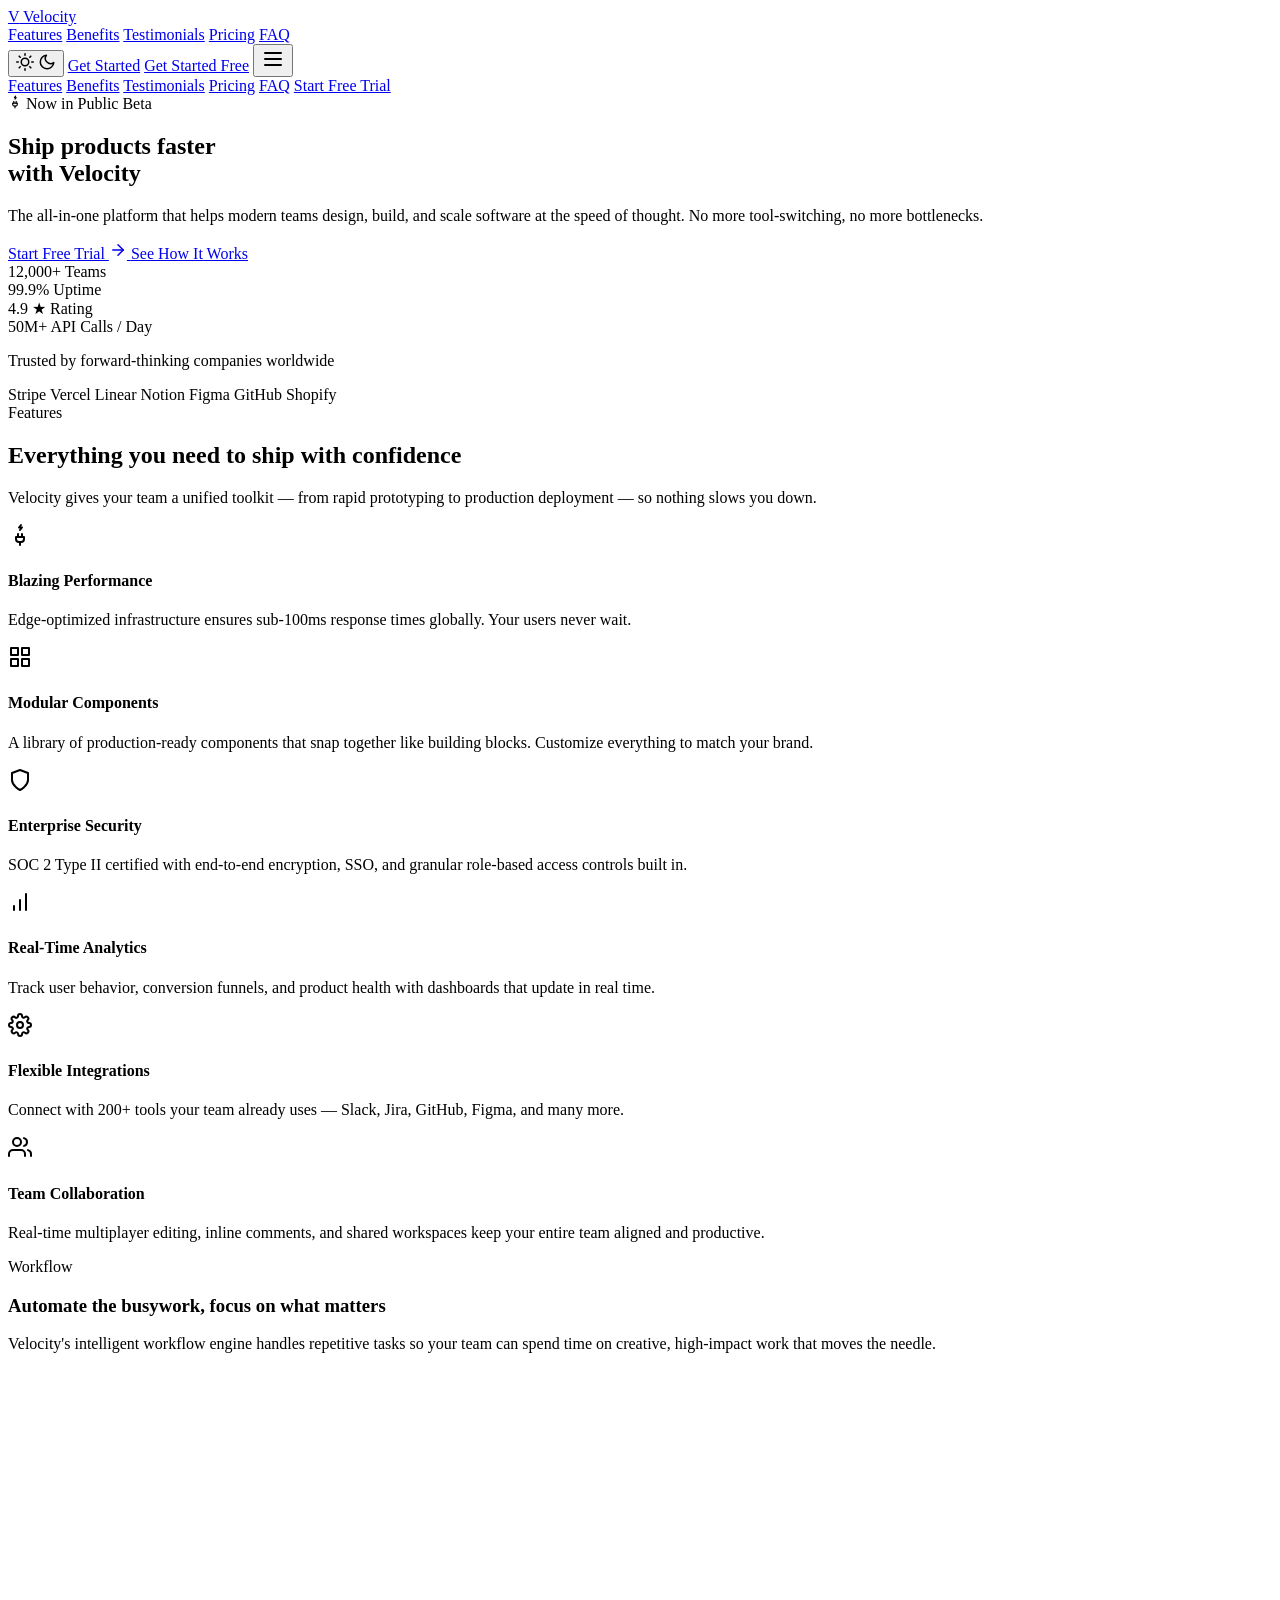
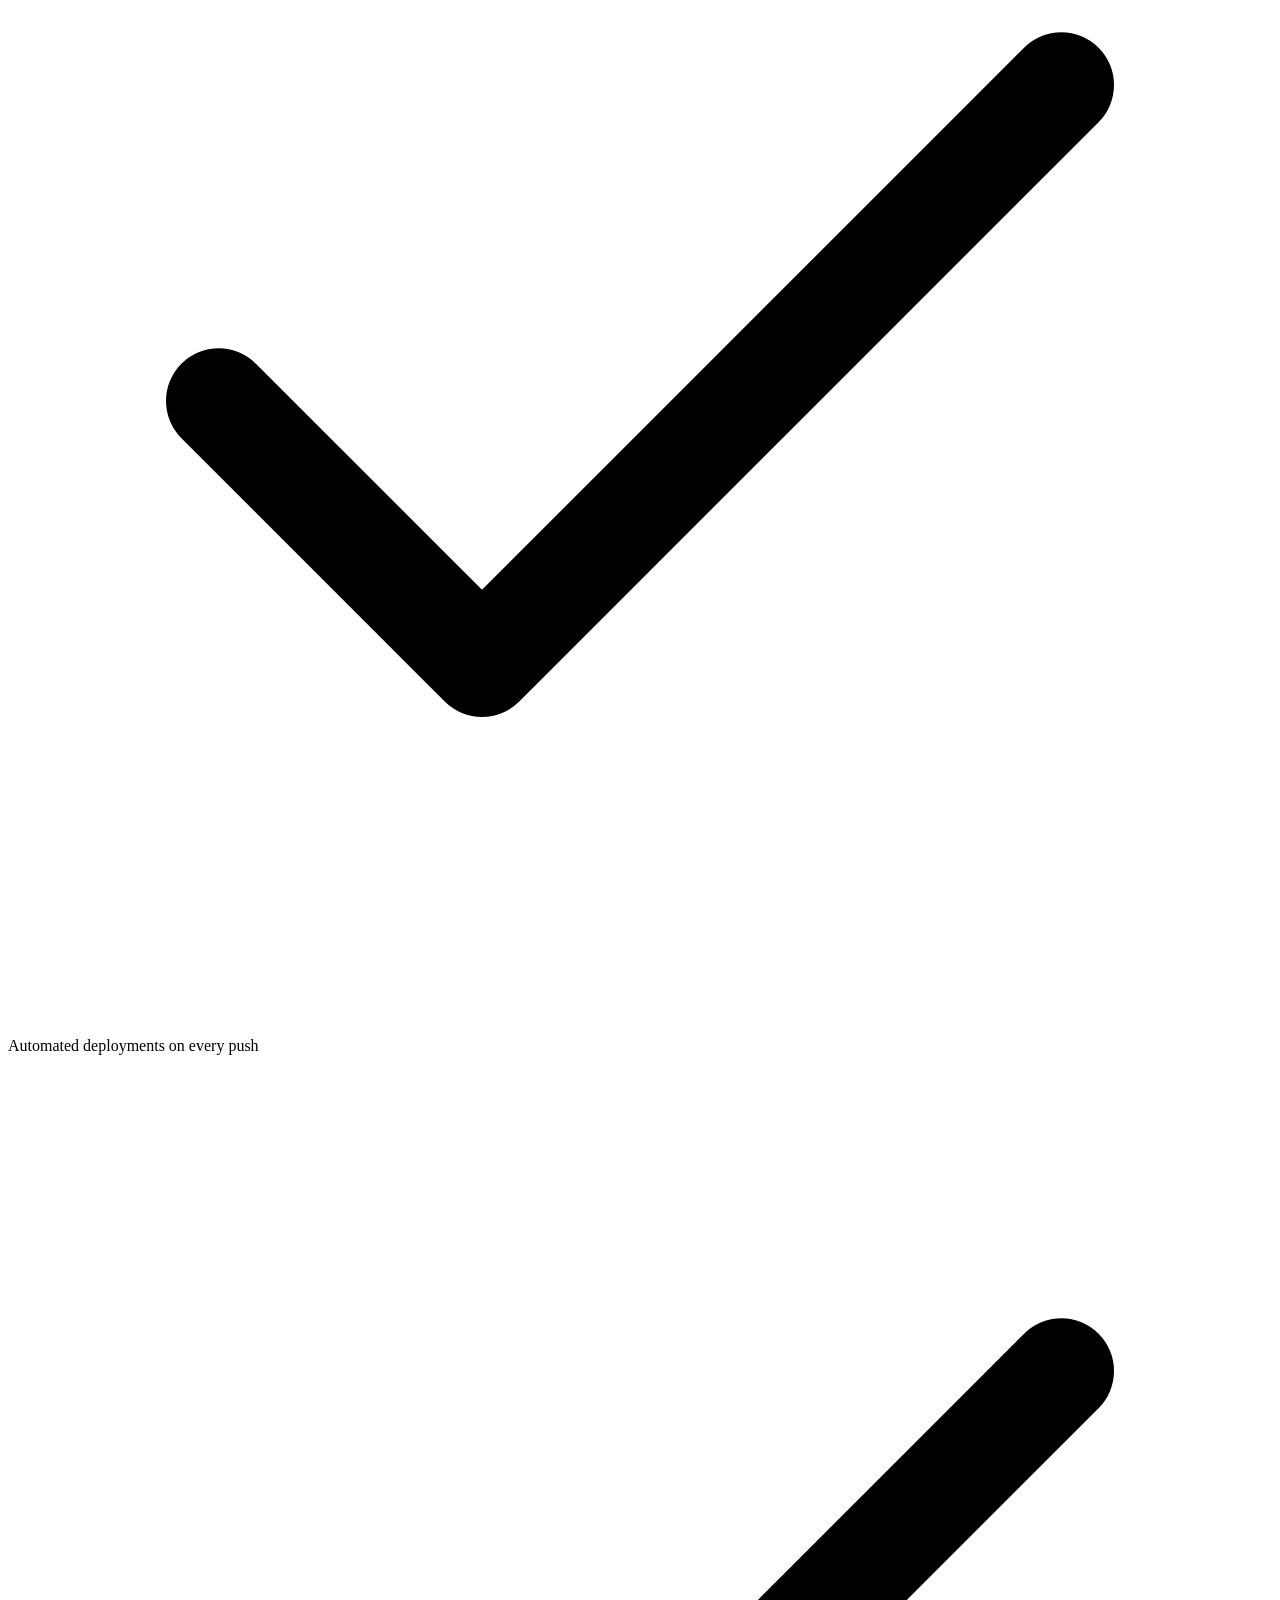
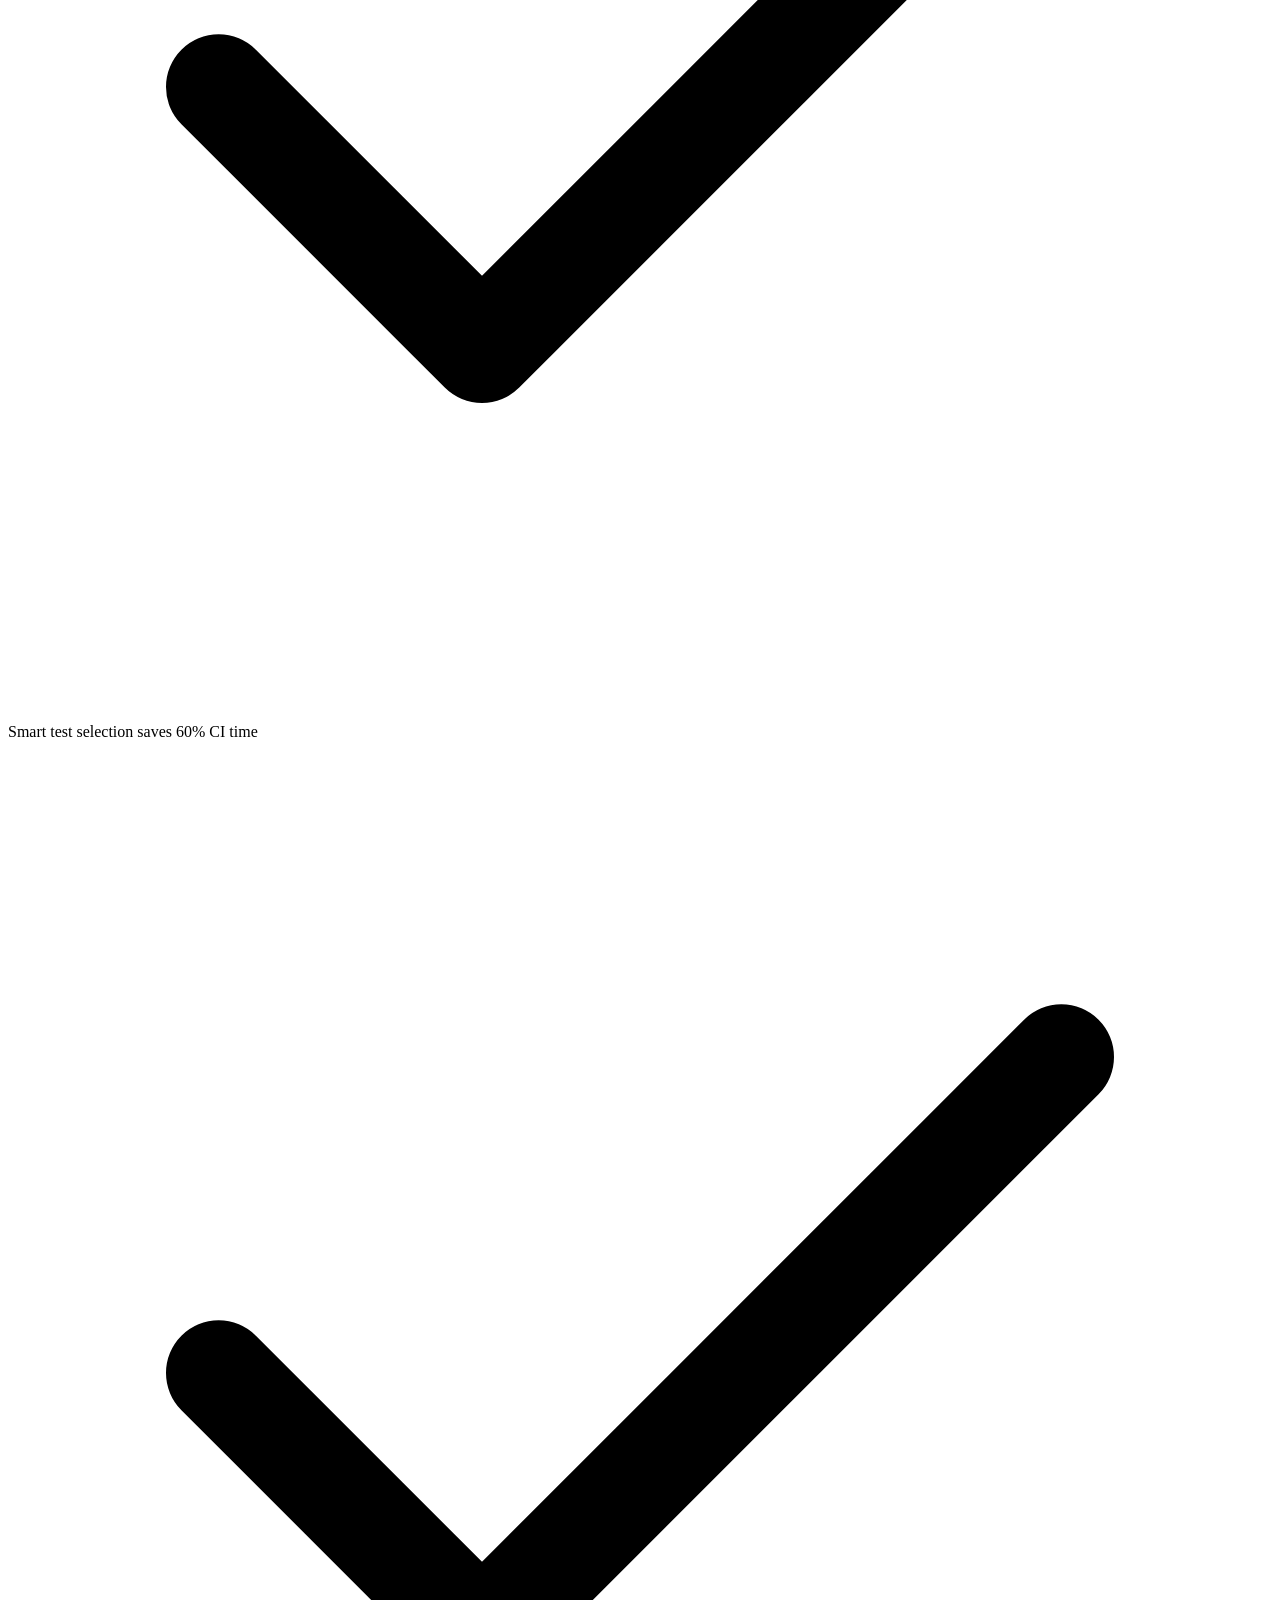
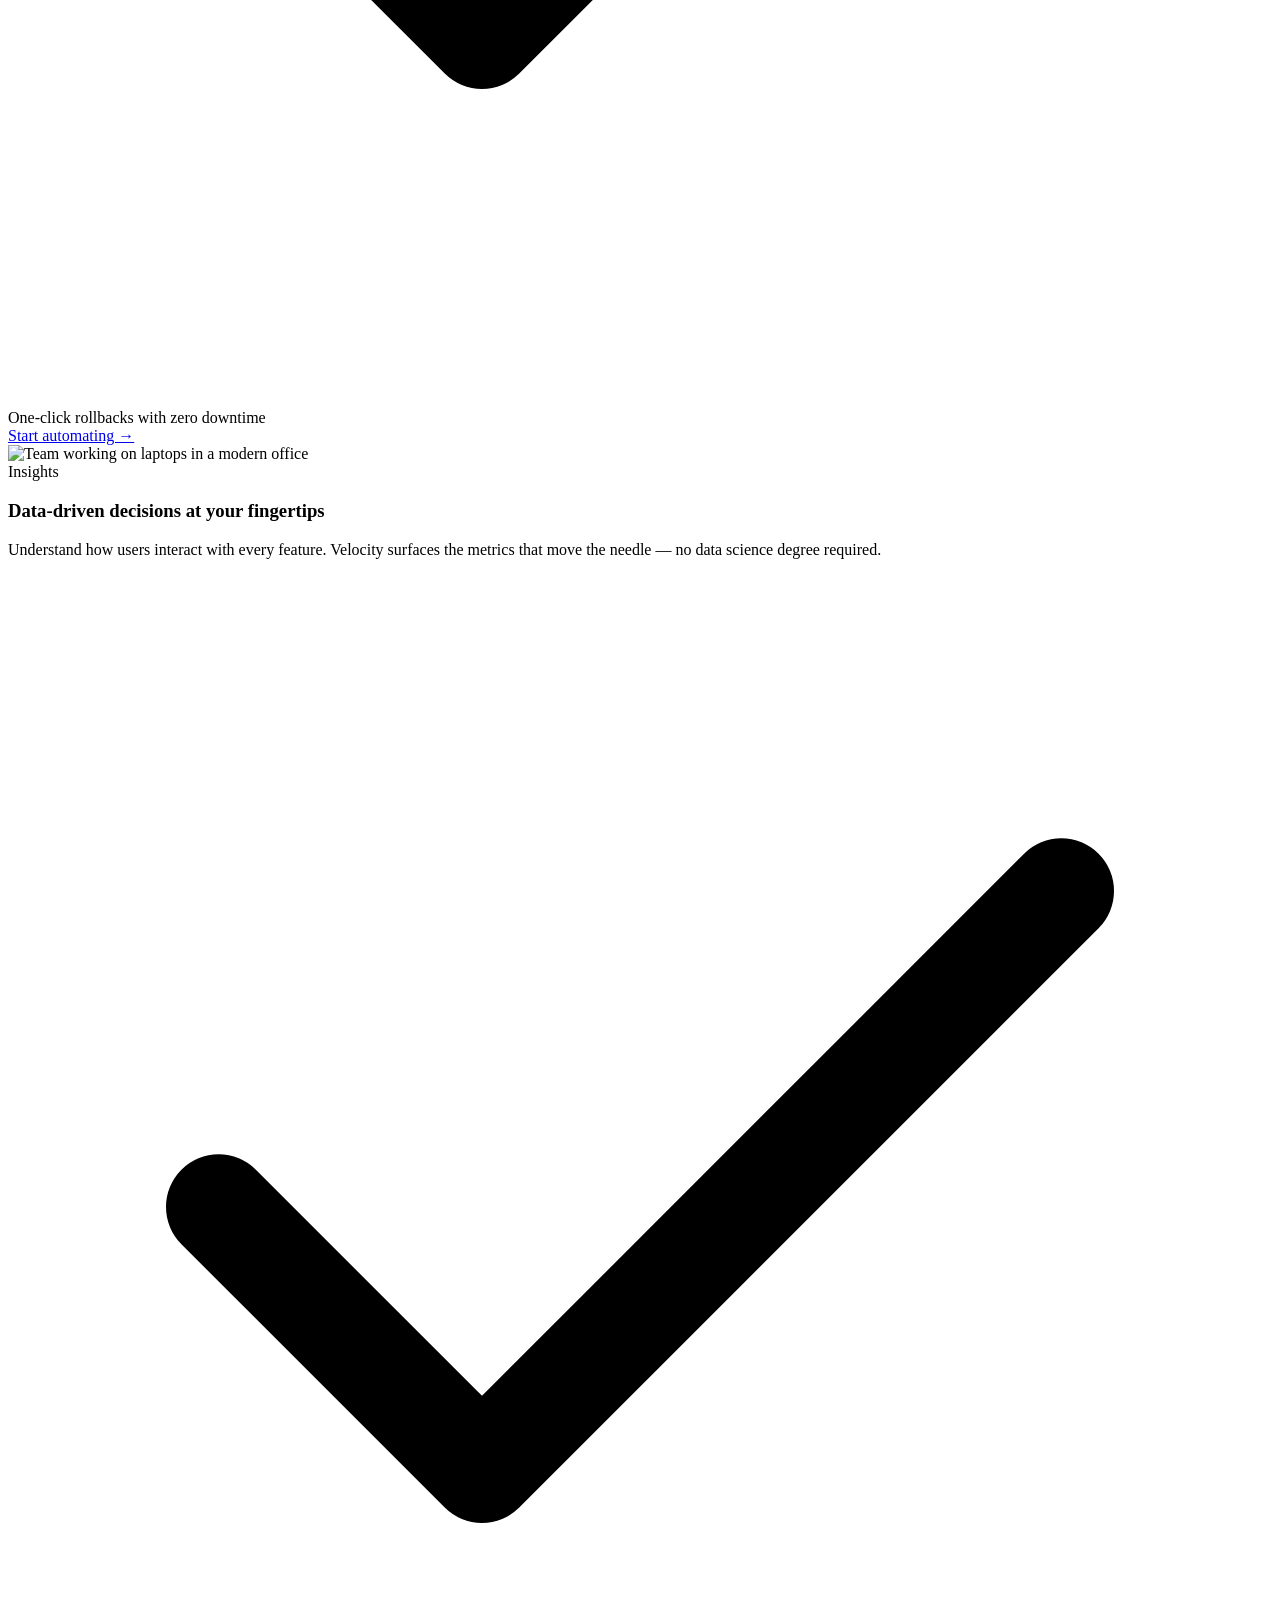
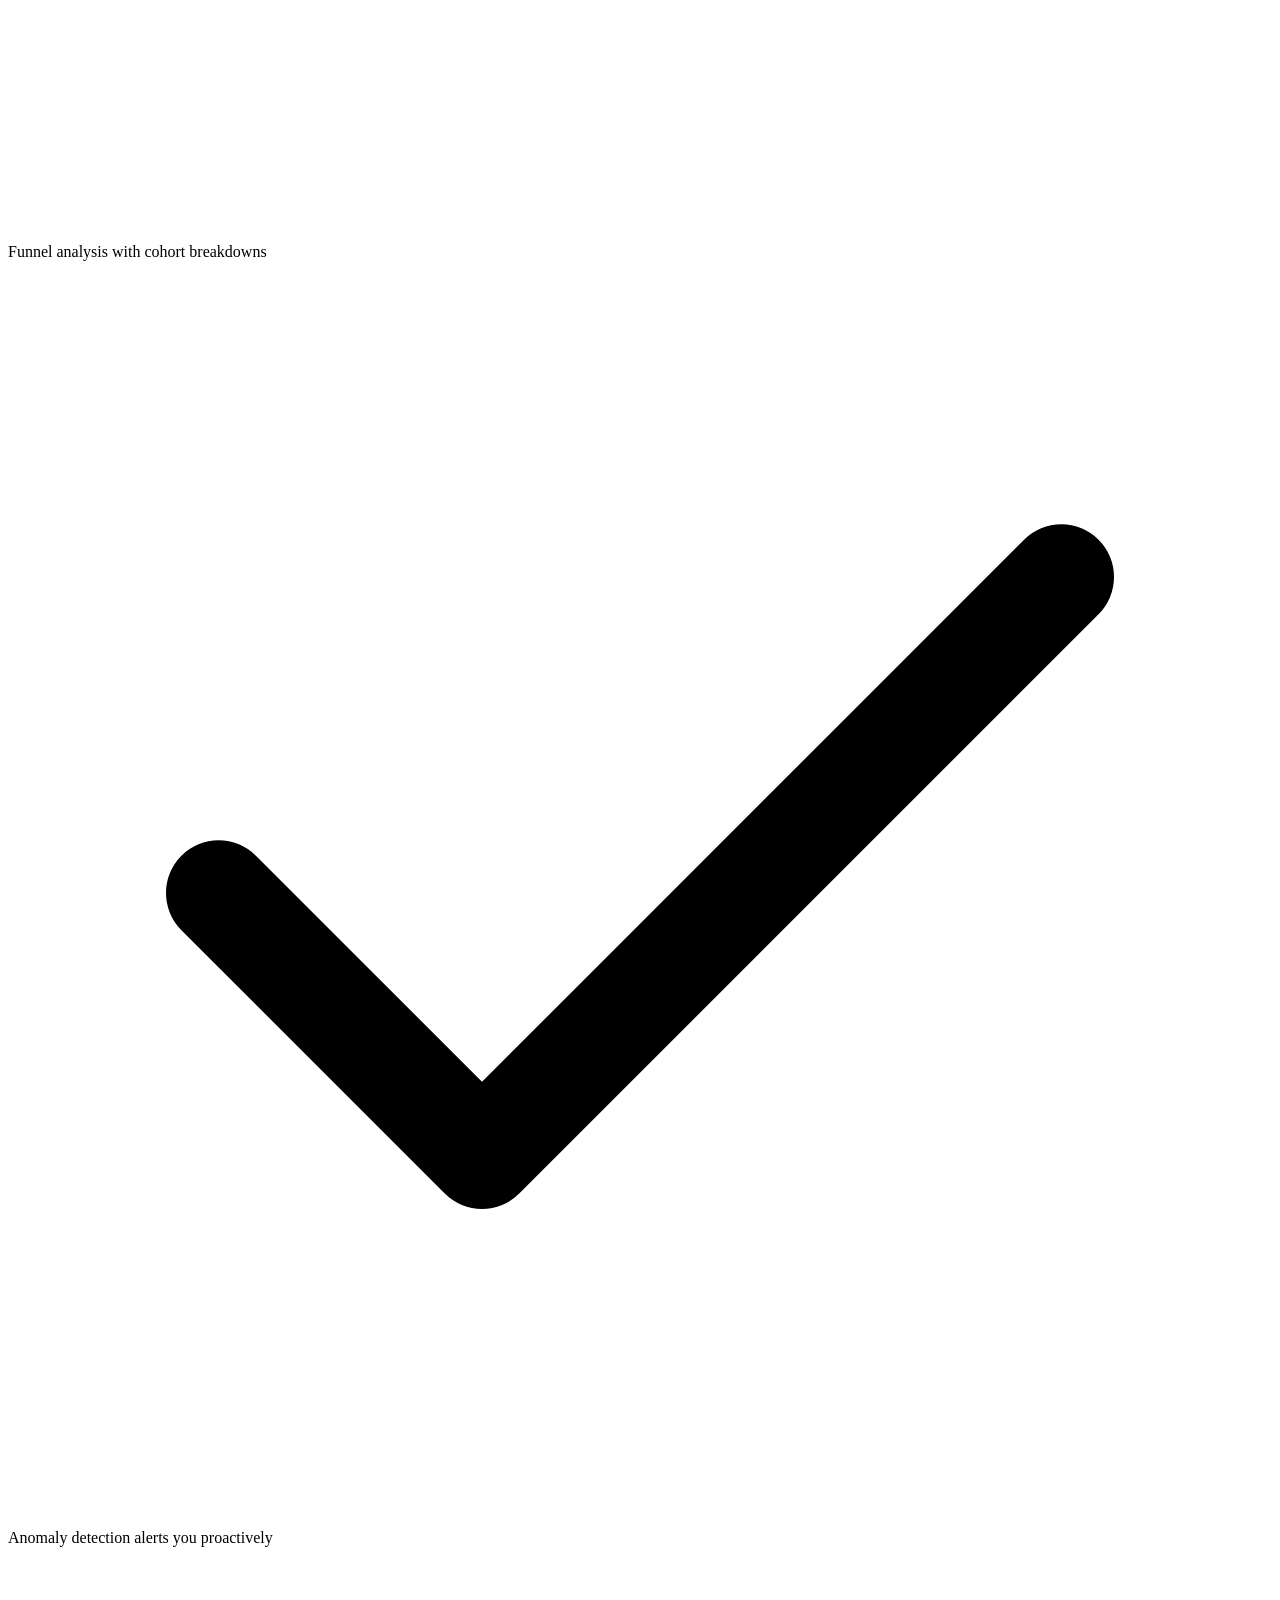
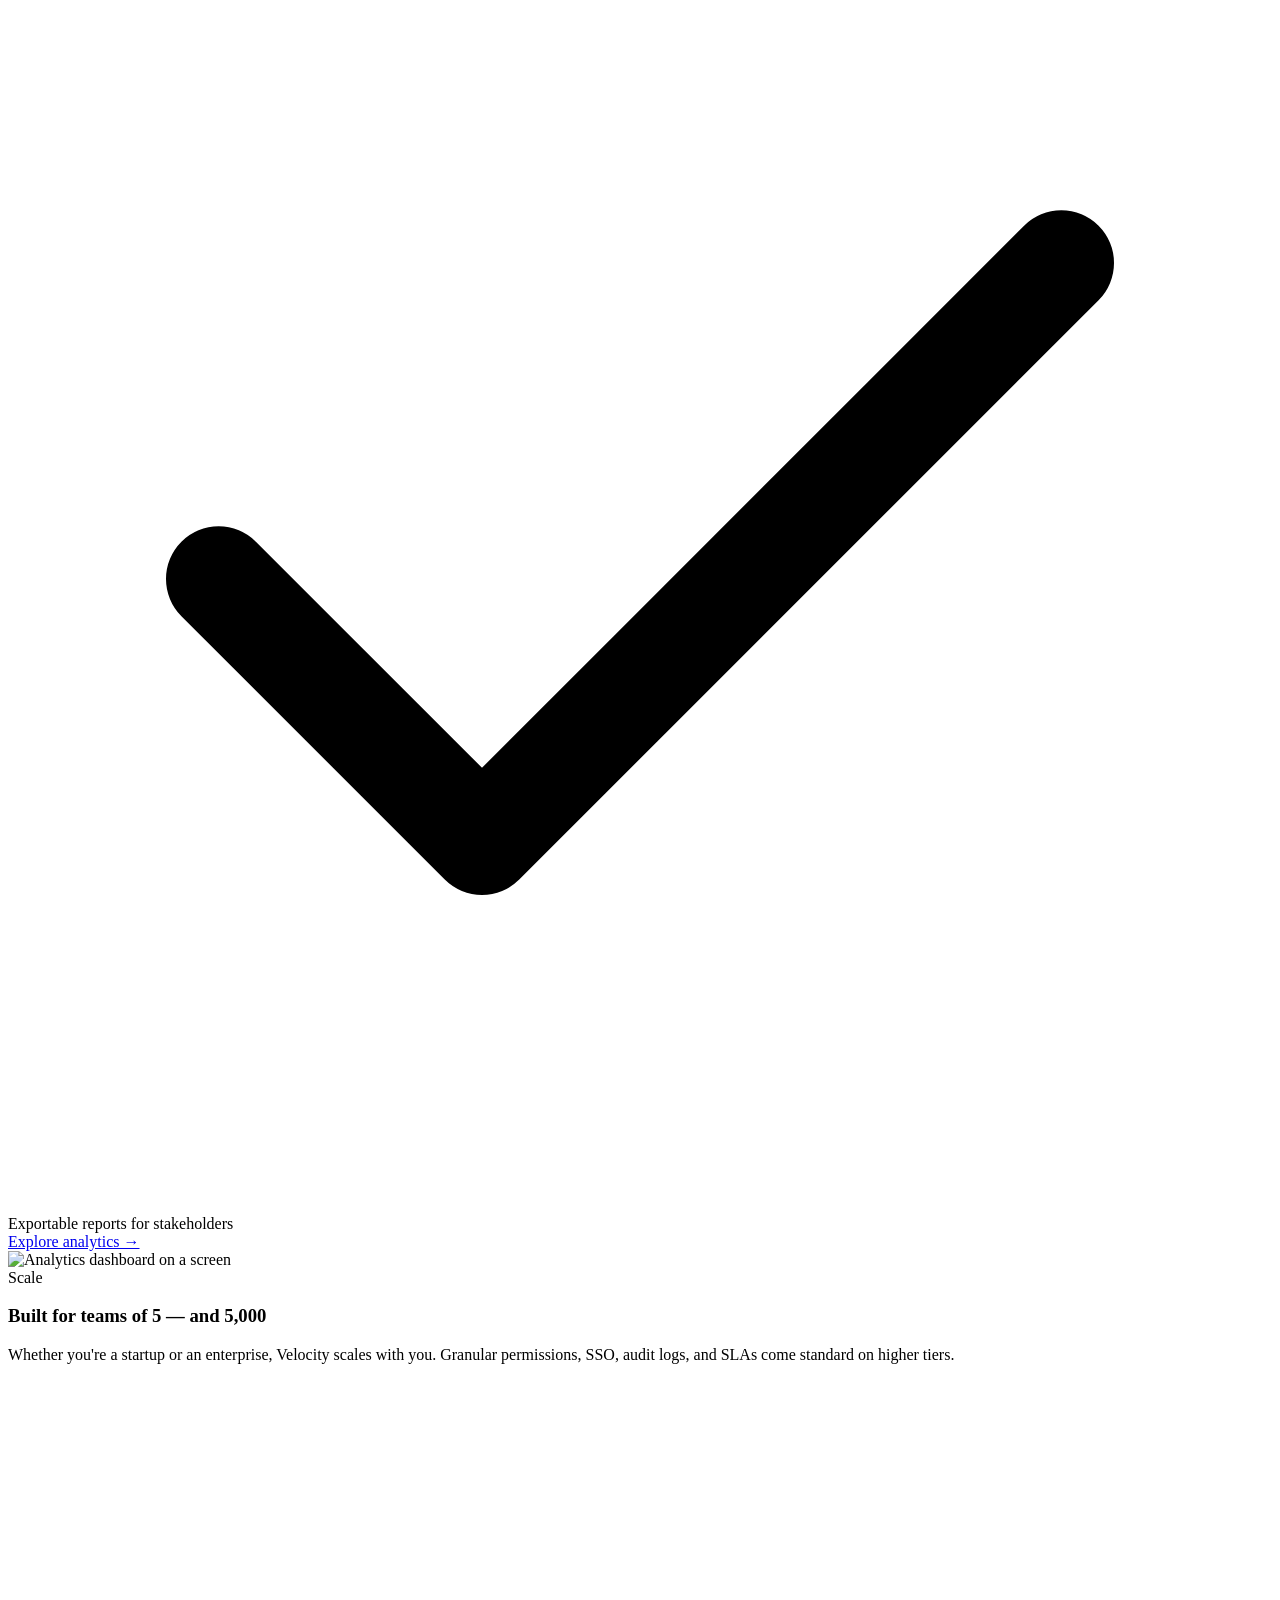
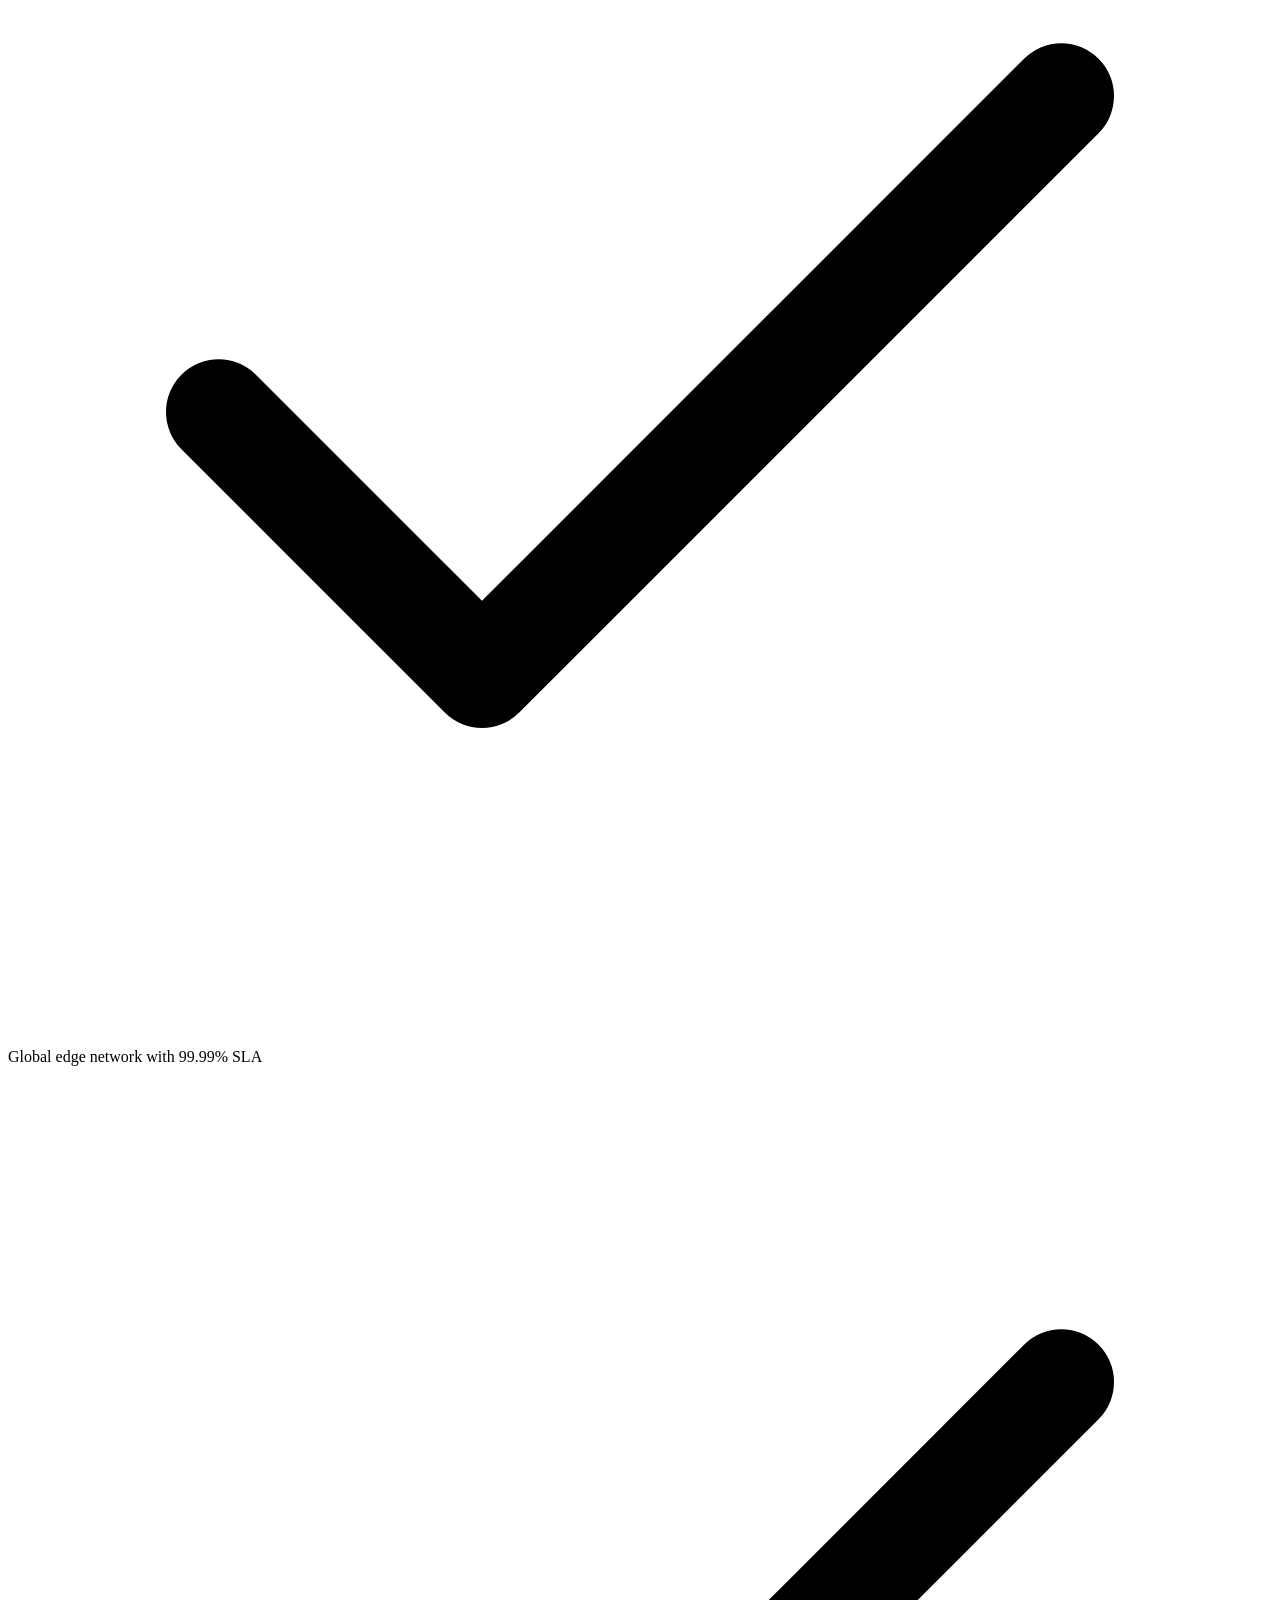
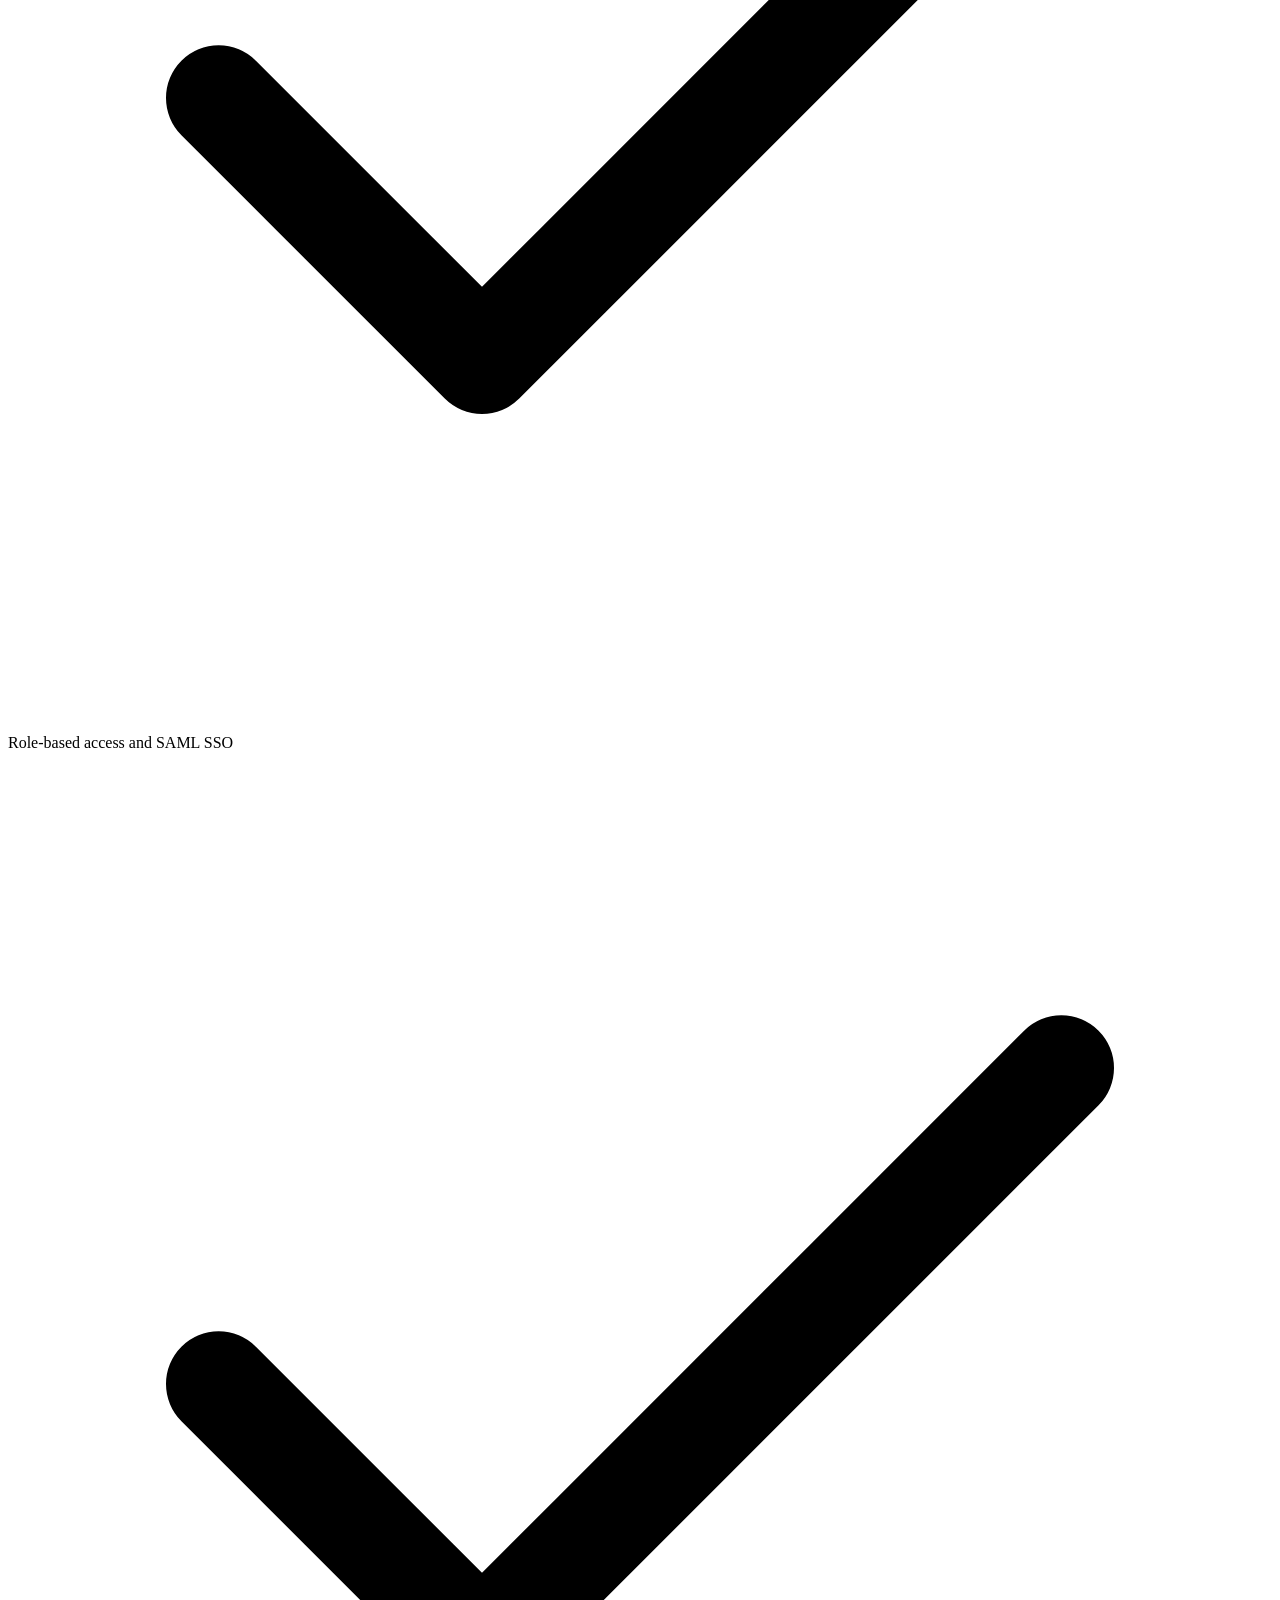
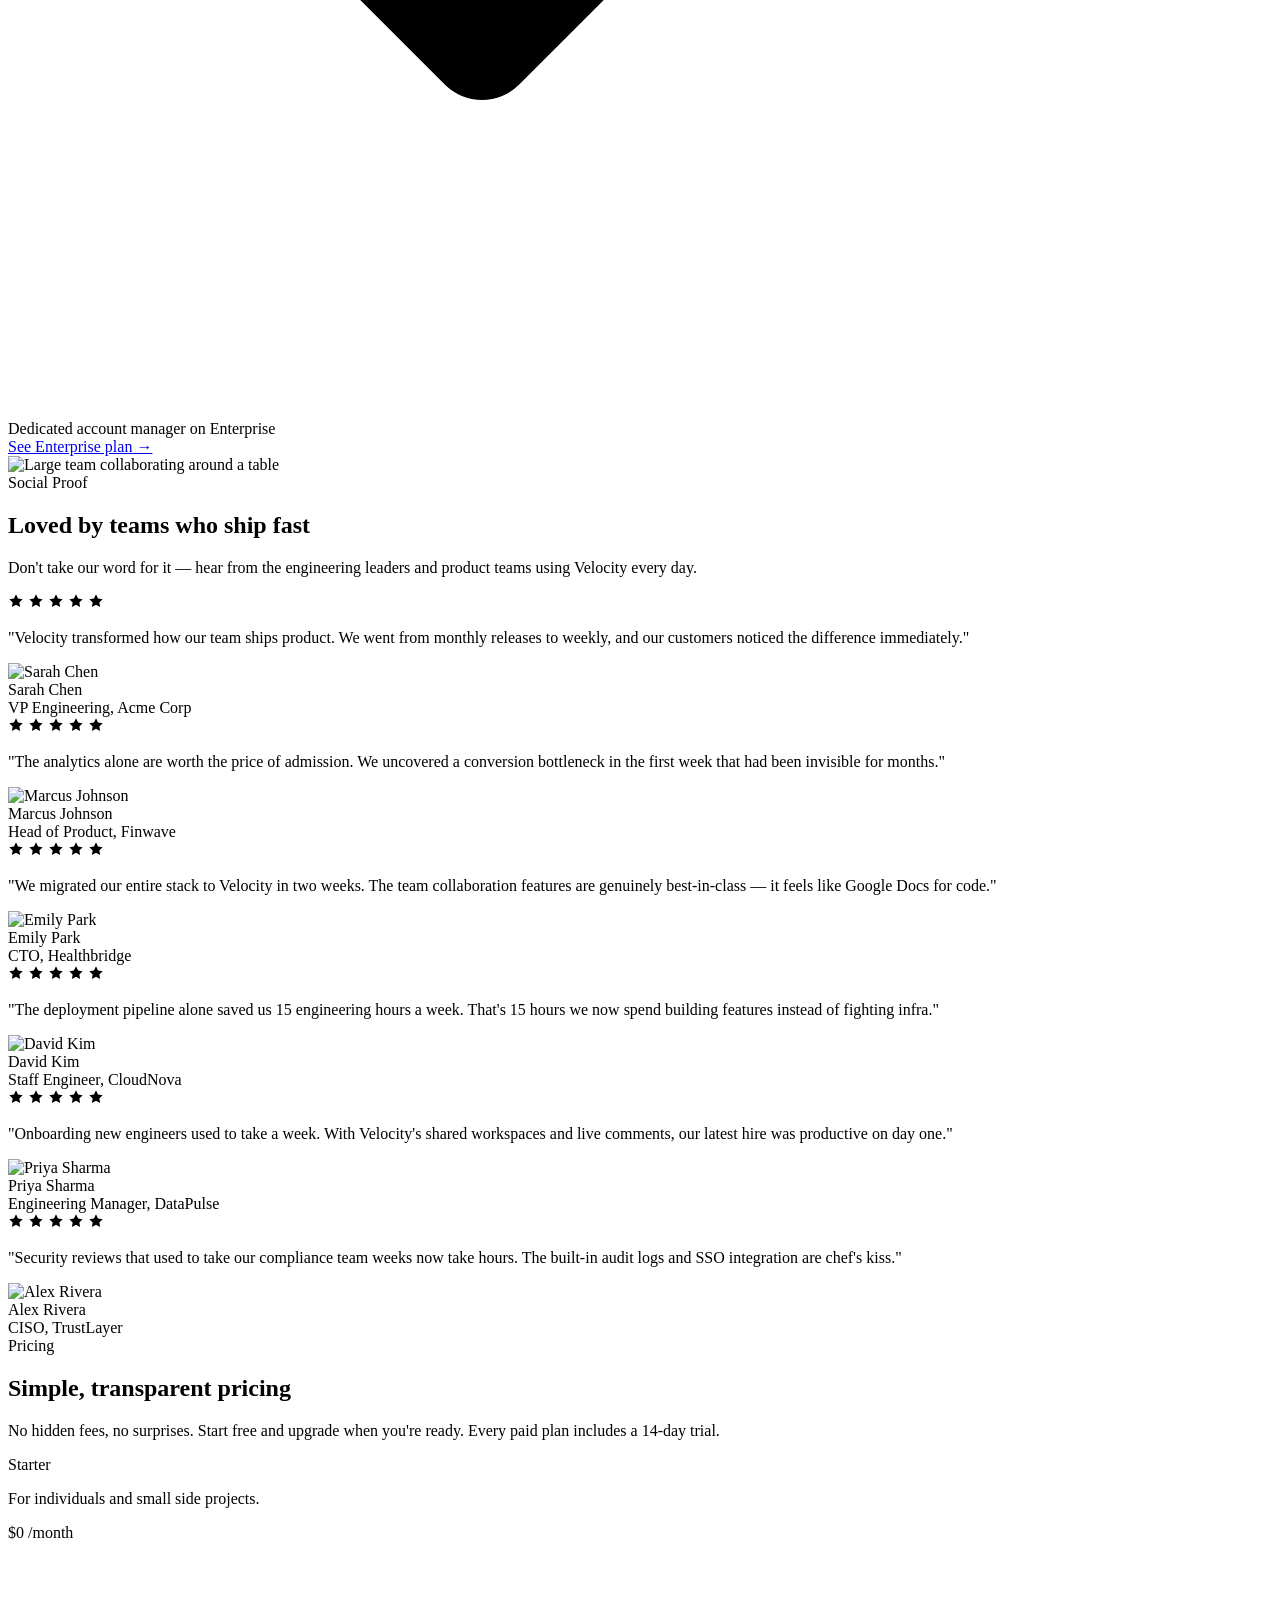
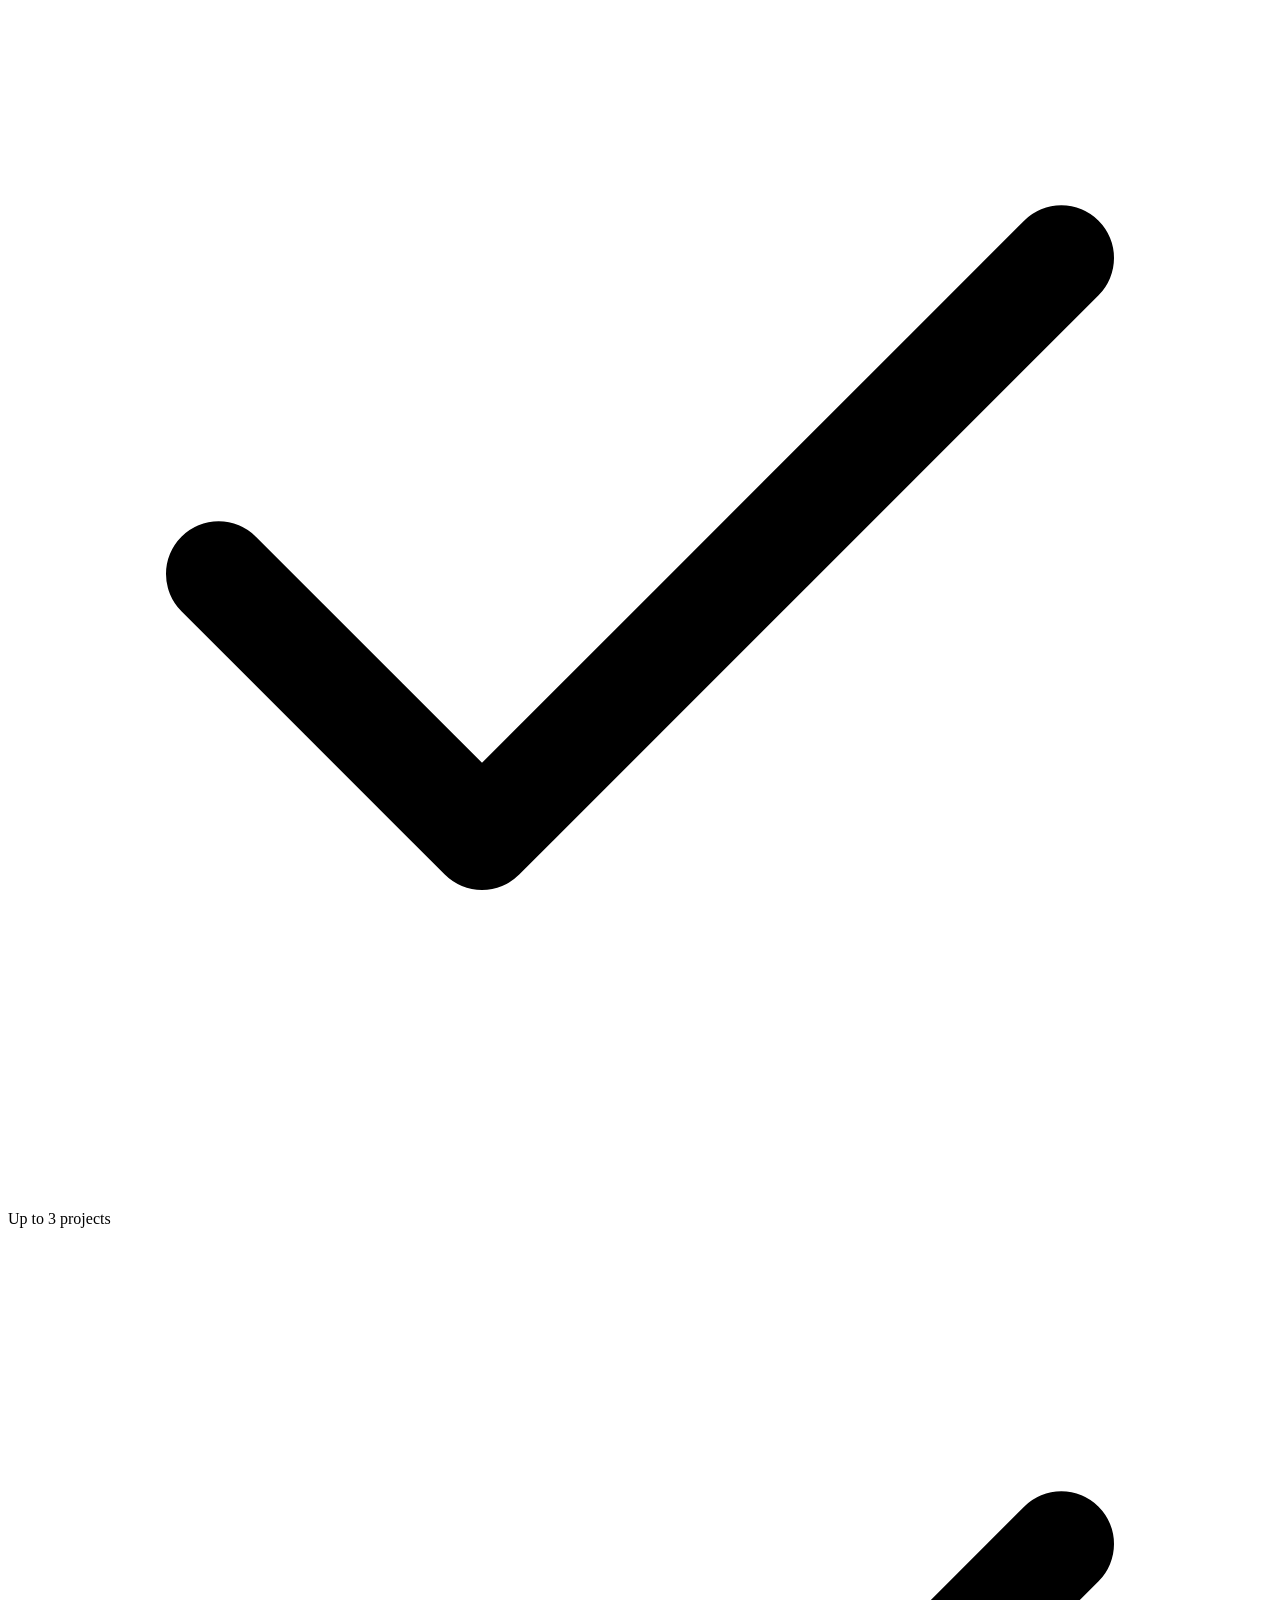
==== commit 99b9797f: "Publish: prefix root-relative paths with /klar-site-4 for GitHub Pages" ====
--- a/index.html
+++ b/index.html
@@ -1,11 +1,9 @@
-<!DOCTYPE html>
-<html lang="en">
-<head>
-  <meta charset="UTF-8" />
-  <meta name="viewport" content="width=device-width, initial-scale=1.0" />
+<!DOCTYPE html><html lang="en"><head>
+  <meta charset="UTF-8">
+  <meta name="viewport" content="width=device-width, initial-scale=1.0">
   <title>Velocity — Ship Products Faster</title>
-  <meta name="description" content="Velocity is the all-in-one platform that helps modern teams design, build, and scale software at the speed of thought. Start your free trial today." />
-  <link rel="stylesheet" href="/style.css" />
+  <meta name="description" content="Velocity is the all-in-one platform that helps modern teams design, build, and scale software at the speed of thought. Start your free trial today.">
+  <link rel="stylesheet" href="/klar-site-4/style.css">
 </head>
 <body>
 
@@ -29,13 +27,13 @@
 
       <div class="header-actions">
         <button class="theme-toggle" aria-label="Toggle theme">
-          <svg class="icon-sun" xmlns="http://www.w3.org/2000/svg" width="18" height="18" viewBox="0 0 24 24" fill="none" stroke="currentColor" stroke-width="2" stroke-linecap="round" stroke-linejoin="round"><circle cx="12" cy="12" r="5"/><line x1="12" y1="1" x2="12" y2="3"/><line x1="12" y1="21" x2="12" y2="23"/><line x1="4.22" y1="4.22" x2="5.64" y2="5.64"/><line x1="18.36" y1="18.36" x2="19.78" y2="19.78"/><line x1="1" y1="12" x2="3" y2="12"/><line x1="21" y1="12" x2="23" y2="12"/><line x1="4.22" y1="19.78" x2="5.64" y2="18.36"/><line x1="18.36" y1="5.64" x2="19.78" y2="4.22"/></svg>
-          <svg class="icon-moon" xmlns="http://www.w3.org/2000/svg" width="18" height="18" viewBox="0 0 24 24" fill="none" stroke="currentColor" stroke-width="2" stroke-linecap="round" stroke-linejoin="round"><path d="M21 12.79A9 9 0 1 1 11.21 3 7 7 0 0 0 21 12.79z"/></svg>
+          <svg class="icon-sun" xmlns="http://www.w3.org/2000/svg" width="18" height="18" viewBox="0 0 24 24" fill="none" stroke="currentColor" stroke-width="2" stroke-linecap="round" stroke-linejoin="round"><circle cx="12" cy="12" r="5"></circle><line x1="12" y1="1" x2="12" y2="3"></line><line x1="12" y1="21" x2="12" y2="23"></line><line x1="4.22" y1="4.22" x2="5.64" y2="5.64"></line><line x1="18.36" y1="18.36" x2="19.78" y2="19.78"></line><line x1="1" y1="12" x2="3" y2="12"></line><line x1="21" y1="12" x2="23" y2="12"></line><line x1="4.22" y1="19.78" x2="5.64" y2="18.36"></line><line x1="18.36" y1="5.64" x2="19.78" y2="4.22"></line></svg>
+          <svg class="icon-moon" xmlns="http://www.w3.org/2000/svg" width="18" height="18" viewBox="0 0 24 24" fill="none" stroke="currentColor" stroke-width="2" stroke-linecap="round" stroke-linejoin="round"><path d="M21 12.79A9 9 0 1 1 11.21 3 7 7 0 0 0 21 12.79z"></path></svg>
         </button>
         <a href="#pricing" class="btn btn-primary btn-sm md:hidden">Get Started</a>
         <a href="#pricing" class="btn btn-primary hidden md:flex">Get Started Free</a>
         <button class="mobile-toggle" aria-label="Open menu" aria-expanded="false">
-          <svg xmlns="http://www.w3.org/2000/svg" width="24" height="24" viewBox="0 0 24 24" fill="none" stroke="currentColor" stroke-width="2" stroke-linecap="round" stroke-linejoin="round"><line x1="4" y1="6" x2="20" y2="6"/><line x1="4" y1="12" x2="20" y2="12"/><line x1="4" y1="18" x2="20" y2="18"/></svg>
+          <svg xmlns="http://www.w3.org/2000/svg" width="24" height="24" viewBox="0 0 24 24" fill="none" stroke="currentColor" stroke-width="2" stroke-linecap="round" stroke-linejoin="round"><line x1="4" y1="6" x2="20" y2="6"></line><line x1="4" y1="12" x2="20" y2="12"></line><line x1="4" y1="18" x2="20" y2="18"></line></svg>
         </button>
       </div>
     </div>
@@ -59,18 +57,18 @@
     <section class="hero" id="hero">
       <div class="container flex flex-col items-center text-center gap-6">
         <span class="badge hero__badge">
-          <svg xmlns="http://www.w3.org/2000/svg" width="14" height="14" viewBox="0 0 24 24" fill="none" stroke="currentColor" stroke-width="2" stroke-linecap="round" stroke-linejoin="round"><path d="m13 2-2 2.5h3L12 7"/><path d="M10 14v-3"/><path d="M14 14v-3"/><path d="M11 19c-1.7 0-3-1.3-3-3v-2h8v2c0 1.7-1.3 3-3 3Z"/><path d="M12 22v-3"/></svg>
+          <svg xmlns="http://www.w3.org/2000/svg" width="14" height="14" viewBox="0 0 24 24" fill="none" stroke="currentColor" stroke-width="2" stroke-linecap="round" stroke-linejoin="round"><path d="m13 2-2 2.5h3L12 7"></path><path d="M10 14v-3"></path><path d="M14 14v-3"></path><path d="M11 19c-1.7 0-3-1.3-3-3v-2h8v2c0 1.7-1.3 3-3 3Z"></path><path d="M12 22v-3"></path></svg>
           Now in Public Beta
         </span>
 
-        <h1 class="hero__title">Ship products faster<br/>with Velocity</h1>
+        <h1 class="hero__title">Ship products faster<br>with Velocity</h1>
 
         <p class="hero__lead">The all-in-one platform that helps modern teams design, build, and scale software at the speed of thought. No more tool-switching, no more bottlenecks.</p>
 
         <div class="hero__actions">
           <a href="#pricing" class="btn btn-primary btn-xl">
             Start Free Trial
-            <svg xmlns="http://www.w3.org/2000/svg" width="18" height="18" viewBox="0 0 24 24" fill="none" stroke="currentColor" stroke-width="2" stroke-linecap="round" stroke-linejoin="round"><path d="M5 12h14"/><path d="m12 5 7 7-7 7"/></svg>
+            <svg xmlns="http://www.w3.org/2000/svg" width="18" height="18" viewBox="0 0 24 24" fill="none" stroke="currentColor" stroke-width="2" stroke-linecap="round" stroke-linejoin="round"><path d="M5 12h14"></path><path d="m12 5 7 7-7 7"></path></svg>
           </a>
           <a href="#features" class="btn btn-outline btn-xl">See How It Works</a>
         </div>
@@ -128,7 +126,7 @@
         <div class="grid grid-cols-1 md:grid-cols-2 lg:grid-cols-3 gap-6">
           <div class="card card-feature reveal">
             <div class="card-feature__icon">
-              <svg xmlns="http://www.w3.org/2000/svg" width="24" height="24" viewBox="0 0 24 24" fill="none" stroke="currentColor" stroke-width="2" stroke-linecap="round" stroke-linejoin="round"><path d="m13 2-2 2.5h3L12 7"/><path d="M10 14v-3"/><path d="M14 14v-3"/><path d="M11 19c-1.7 0-3-1.3-3-3v-2h8v2c0 1.7-1.3 3-3 3Z"/><path d="M12 22v-3"/></svg>
+              <svg xmlns="http://www.w3.org/2000/svg" width="24" height="24" viewBox="0 0 24 24" fill="none" stroke="currentColor" stroke-width="2" stroke-linecap="round" stroke-linejoin="round"><path d="m13 2-2 2.5h3L12 7"></path><path d="M10 14v-3"></path><path d="M14 14v-3"></path><path d="M11 19c-1.7 0-3-1.3-3-3v-2h8v2c0 1.7-1.3 3-3 3Z"></path><path d="M12 22v-3"></path></svg>
             </div>
             <h4 class="card-feature__title">Blazing Performance</h4>
             <p class="card-feature__text">Edge-optimized infrastructure ensures sub-100ms response times globally. Your users never wait.</p>
@@ -136,7 +134,7 @@
 
           <div class="card card-feature reveal">
             <div class="card-feature__icon">
-              <svg xmlns="http://www.w3.org/2000/svg" width="24" height="24" viewBox="0 0 24 24" fill="none" stroke="currentColor" stroke-width="2" stroke-linecap="round" stroke-linejoin="round"><rect x="3" y="3" width="7" height="7"/><rect x="14" y="3" width="7" height="7"/><rect x="14" y="14" width="7" height="7"/><rect x="3" y="14" width="7" height="7"/></svg>
+              <svg xmlns="http://www.w3.org/2000/svg" width="24" height="24" viewBox="0 0 24 24" fill="none" stroke="currentColor" stroke-width="2" stroke-linecap="round" stroke-linejoin="round"><rect x="3" y="3" width="7" height="7"></rect><rect x="14" y="3" width="7" height="7"></rect><rect x="14" y="14" width="7" height="7"></rect><rect x="3" y="14" width="7" height="7"></rect></svg>
             </div>
             <h4 class="card-feature__title">Modular Components</h4>
             <p class="card-feature__text">A library of production-ready components that snap together like building blocks. Customize everything to match your brand.</p>
@@ -144,7 +142,7 @@
 
           <div class="card card-feature reveal">
             <div class="card-feature__icon">
-              <svg xmlns="http://www.w3.org/2000/svg" width="24" height="24" viewBox="0 0 24 24" fill="none" stroke="currentColor" stroke-width="2" stroke-linecap="round" stroke-linejoin="round"><path d="M12 22s8-4 8-10V5l-8-3-8 3v7c0 6 8 10 8 10"/></svg>
+              <svg xmlns="http://www.w3.org/2000/svg" width="24" height="24" viewBox="0 0 24 24" fill="none" stroke="currentColor" stroke-width="2" stroke-linecap="round" stroke-linejoin="round"><path d="M12 22s8-4 8-10V5l-8-3-8 3v7c0 6 8 10 8 10"></path></svg>
             </div>
             <h4 class="card-feature__title">Enterprise Security</h4>
             <p class="card-feature__text">SOC 2 Type II certified with end-to-end encryption, SSO, and granular role-based access controls built in.</p>
@@ -152,7 +150,7 @@
 
           <div class="card card-feature reveal">
             <div class="card-feature__icon">
-              <svg xmlns="http://www.w3.org/2000/svg" width="24" height="24" viewBox="0 0 24 24" fill="none" stroke="currentColor" stroke-width="2" stroke-linecap="round" stroke-linejoin="round"><line x1="12" y1="20" x2="12" y2="10"/><line x1="18" y1="20" x2="18" y2="4"/><line x1="6" y1="20" x2="6" y2="16"/></svg>
+              <svg xmlns="http://www.w3.org/2000/svg" width="24" height="24" viewBox="0 0 24 24" fill="none" stroke="currentColor" stroke-width="2" stroke-linecap="round" stroke-linejoin="round"><line x1="12" y1="20" x2="12" y2="10"></line><line x1="18" y1="20" x2="18" y2="4"></line><line x1="6" y1="20" x2="6" y2="16"></line></svg>
             </div>
             <h4 class="card-feature__title">Real-Time Analytics</h4>
             <p class="card-feature__text">Track user behavior, conversion funnels, and product health with dashboards that update in real time.</p>
@@ -160,7 +158,7 @@
 
           <div class="card card-feature reveal">
             <div class="card-feature__icon">
-              <svg xmlns="http://www.w3.org/2000/svg" width="24" height="24" viewBox="0 0 24 24" fill="none" stroke="currentColor" stroke-width="2" stroke-linecap="round" stroke-linejoin="round"><circle cx="12" cy="12" r="3"/><path d="M19.4 15a1.65 1.65 0 0 0 .33 1.82l.06.06a2 2 0 0 1-2.83 2.83l-.06-.06a1.65 1.65 0 0 0-1.82-.33 1.65 1.65 0 0 0-1 1.51V21a2 2 0 0 1-4 0v-.09A1.65 1.65 0 0 0 9 19.4a1.65 1.65 0 0 0-1.82.33l-.06.06a2 2 0 0 1-2.83-2.83l.06-.06A1.65 1.65 0 0 0 4.68 15a1.65 1.65 0 0 0-1.51-1H3a2 2 0 0 1 0-4h.09A1.65 1.65 0 0 0 4.6 9a1.65 1.65 0 0 0-.33-1.82l-.06-.06a2 2 0 0 1 2.83-2.83l.06.06A1.65 1.65 0 0 0 9 4.68a1.65 1.65 0 0 0 1-1.51V3a2 2 0 0 1 4 0v.09a1.65 1.65 0 0 0 1 1.51 1.65 1.65 0 0 0 1.82-.33l.06-.06a2 2 0 0 1 2.83 2.83l-.06.06A1.65 1.65 0 0 0 19.4 9a1.65 1.65 0 0 0 1.51 1H21a2 2 0 0 1 0 4h-.09a1.65 1.65 0 0 0-1.51 1z"/></svg>
+              <svg xmlns="http://www.w3.org/2000/svg" width="24" height="24" viewBox="0 0 24 24" fill="none" stroke="currentColor" stroke-width="2" stroke-linecap="round" stroke-linejoin="round"><circle cx="12" cy="12" r="3"></circle><path d="M19.4 15a1.65 1.65 0 0 0 .33 1.82l.06.06a2 2 0 0 1-2.83 2.83l-.06-.06a1.65 1.65 0 0 0-1.82-.33 1.65 1.65 0 0 0-1 1.51V21a2 2 0 0 1-4 0v-.09A1.65 1.65 0 0 0 9 19.4a1.65 1.65 0 0 0-1.82.33l-.06.06a2 2 0 0 1-2.83-2.83l.06-.06A1.65 1.65 0 0 0 4.68 15a1.65 1.65 0 0 0-1.51-1H3a2 2 0 0 1 0-4h.09A1.65 1.65 0 0 0 4.6 9a1.65 1.65 0 0 0-.33-1.82l-.06-.06a2 2 0 0 1 2.83-2.83l.06.06A1.65 1.65 0 0 0 9 4.68a1.65 1.65 0 0 0 1-1.51V3a2 2 0 0 1 4 0v.09a1.65 1.65 0 0 0 1 1.51 1.65 1.65 0 0 0 1.82-.33l.06-.06a2 2 0 0 1 2.83 2.83l-.06.06A1.65 1.65 0 0 0 19.4 9a1.65 1.65 0 0 0 1.51 1H21a2 2 0 0 1 0 4h-.09a1.65 1.65 0 0 0-1.51 1z"></path></svg>
             </div>
             <h4 class="card-feature__title">Flexible Integrations</h4>
             <p class="card-feature__text">Connect with 200+ tools your team already uses — Slack, Jira, GitHub, Figma, and many more.</p>
@@ -168,7 +166,7 @@
 
           <div class="card card-feature reveal">
             <div class="card-feature__icon">
-              <svg xmlns="http://www.w3.org/2000/svg" width="24" height="24" viewBox="0 0 24 24" fill="none" stroke="currentColor" stroke-width="2" stroke-linecap="round" stroke-linejoin="round"><path d="M17 21v-2a4 4 0 0 0-4-4H5a4 4 0 0 0-4 4v2"/><circle cx="9" cy="7" r="4"/><path d="M23 21v-2a4 4 0 0 0-3-3.87"/><path d="M16 3.13a4 4 0 0 1 0 7.75"/></svg>
+              <svg xmlns="http://www.w3.org/2000/svg" width="24" height="24" viewBox="0 0 24 24" fill="none" stroke="currentColor" stroke-width="2" stroke-linecap="round" stroke-linejoin="round"><path d="M17 21v-2a4 4 0 0 0-4-4H5a4 4 0 0 0-4 4v2"></path><circle cx="9" cy="7" r="4"></circle><path d="M23 21v-2a4 4 0 0 0-3-3.87"></path><path d="M16 3.13a4 4 0 0 1 0 7.75"></path></svg>
             </div>
             <h4 class="card-feature__title">Team Collaboration</h4>
             <p class="card-feature__text">Real-time multiplayer editing, inline comments, and shared workspaces keep your entire team aligned and productive.</p>
@@ -191,22 +189,22 @@
             <p class="benefit-row__text">Velocity's intelligent workflow engine handles repetitive tasks so your team can spend time on creative, high-impact work that moves the needle.</p>
             <div class="benefit-row__list">
               <div class="benefit-row__item">
-                <svg xmlns="http://www.w3.org/2000/svg" viewBox="0 0 24 24" fill="none" stroke="currentColor" stroke-width="2" stroke-linecap="round" stroke-linejoin="round"><path d="M20 6 9 17l-5-5"/></svg>
+                <svg xmlns="http://www.w3.org/2000/svg" viewBox="0 0 24 24" fill="none" stroke="currentColor" stroke-width="2" stroke-linecap="round" stroke-linejoin="round"><path d="M20 6 9 17l-5-5"></path></svg>
                 <span>Automated deployments on every push</span>
               </div>
               <div class="benefit-row__item">
-                <svg xmlns="http://www.w3.org/2000/svg" viewBox="0 0 24 24" fill="none" stroke="currentColor" stroke-width="2" stroke-linecap="round" stroke-linejoin="round"><path d="M20 6 9 17l-5-5"/></svg>
+                <svg xmlns="http://www.w3.org/2000/svg" viewBox="0 0 24 24" fill="none" stroke="currentColor" stroke-width="2" stroke-linecap="round" stroke-linejoin="round"><path d="M20 6 9 17l-5-5"></path></svg>
                 <span>Smart test selection saves 60% CI time</span>
               </div>
               <div class="benefit-row__item">
-                <svg xmlns="http://www.w3.org/2000/svg" viewBox="0 0 24 24" fill="none" stroke="currentColor" stroke-width="2" stroke-linecap="round" stroke-linejoin="round"><path d="M20 6 9 17l-5-5"/></svg>
+                <svg xmlns="http://www.w3.org/2000/svg" viewBox="0 0 24 24" fill="none" stroke="currentColor" stroke-width="2" stroke-linecap="round" stroke-linejoin="round"><path d="M20 6 9 17l-5-5"></path></svg>
                 <span>One-click rollbacks with zero downtime</span>
               </div>
             </div>
             <a href="#pricing" class="cta-link mt-2">Start automating →</a>
           </div>
           <div class="benefit-row__visual">
-            <img src="https://images.unsplash.com/photo-1551434678-e076c223a692?w=800&h=600&fit=crop" alt="Team working on laptops in a modern office" loading="lazy" />
+            <img src="https://images.unsplash.com/photo-1551434678-e076c223a692?w=800&amp;h=600&amp;fit=crop" alt="Team working on laptops in a modern office" loading="lazy">
           </div>
         </div>
 
@@ -218,22 +216,22 @@
             <p class="benefit-row__text">Understand how users interact with every feature. Velocity surfaces the metrics that move the needle — no data science degree required.</p>
             <div class="benefit-row__list">
               <div class="benefit-row__item">
-                <svg xmlns="http://www.w3.org/2000/svg" viewBox="0 0 24 24" fill="none" stroke="currentColor" stroke-width="2" stroke-linecap="round" stroke-linejoin="round"><path d="M20 6 9 17l-5-5"/></svg>
+                <svg xmlns="http://www.w3.org/2000/svg" viewBox="0 0 24 24" fill="none" stroke="currentColor" stroke-width="2" stroke-linecap="round" stroke-linejoin="round"><path d="M20 6 9 17l-5-5"></path></svg>
                 <span>Funnel analysis with cohort breakdowns</span>
               </div>
               <div class="benefit-row__item">
-                <svg xmlns="http://www.w3.org/2000/svg" viewBox="0 0 24 24" fill="none" stroke="currentColor" stroke-width="2" stroke-linecap="round" stroke-linejoin="round"><path d="M20 6 9 17l-5-5"/></svg>
+                <svg xmlns="http://www.w3.org/2000/svg" viewBox="0 0 24 24" fill="none" stroke="currentColor" stroke-width="2" stroke-linecap="round" stroke-linejoin="round"><path d="M20 6 9 17l-5-5"></path></svg>
                 <span>Anomaly detection alerts you proactively</span>
               </div>
               <div class="benefit-row__item">
-                <svg xmlns="http://www.w3.org/2000/svg" viewBox="0 0 24 24" fill="none" stroke="currentColor" stroke-width="2" stroke-linecap="round" stroke-linejoin="round"><path d="M20 6 9 17l-5-5"/></svg>
+                <svg xmlns="http://www.w3.org/2000/svg" viewBox="0 0 24 24" fill="none" stroke="currentColor" stroke-width="2" stroke-linecap="round" stroke-linejoin="round"><path d="M20 6 9 17l-5-5"></path></svg>
                 <span>Exportable reports for stakeholders</span>
               </div>
             </div>
             <a href="#pricing" class="cta-link mt-2">Explore analytics →</a>
           </div>
           <div class="benefit-row__visual">
-            <img src="https://images.unsplash.com/photo-1460925895917-afdab827c52f?w=800&h=600&fit=crop" alt="Analytics dashboard on a screen" loading="lazy" />
+            <img src="https://images.unsplash.com/photo-1460925895917-afdab827c52f?w=800&amp;h=600&amp;fit=crop" alt="Analytics dashboard on a screen" loading="lazy">
           </div>
         </div>
 
@@ -245,22 +243,22 @@
             <p class="benefit-row__text">Whether you're a startup or an enterprise, Velocity scales with you. Granular permissions, SSO, audit logs, and SLAs come standard on higher tiers.</p>
             <div class="benefit-row__list">
               <div class="benefit-row__item">
-                <svg xmlns="http://www.w3.org/2000/svg" viewBox="0 0 24 24" fill="none" stroke="currentColor" stroke-width="2" stroke-linecap="round" stroke-linejoin="round"><path d="M20 6 9 17l-5-5"/></svg>
+                <svg xmlns="http://www.w3.org/2000/svg" viewBox="0 0 24 24" fill="none" stroke="currentColor" stroke-width="2" stroke-linecap="round" stroke-linejoin="round"><path d="M20 6 9 17l-5-5"></path></svg>
                 <span>Global edge network with 99.99% SLA</span>
               </div>
               <div class="benefit-row__item">
-                <svg xmlns="http://www.w3.org/2000/svg" viewBox="0 0 24 24" fill="none" stroke="currentColor" stroke-width="2" stroke-linecap="round" stroke-linejoin="round"><path d="M20 6 9 17l-5-5"/></svg>
+                <svg xmlns="http://www.w3.org/2000/svg" viewBox="0 0 24 24" fill="none" stroke="currentColor" stroke-width="2" stroke-linecap="round" stroke-linejoin="round"><path d="M20 6 9 17l-5-5"></path></svg>
                 <span>Role-based access and SAML SSO</span>
               </div>
               <div class="benefit-row__item">
-                <svg xmlns="http://www.w3.org/2000/svg" viewBox="0 0 24 24" fill="none" stroke="currentColor" stroke-width="2" stroke-linecap="round" stroke-linejoin="round"><path d="M20 6 9 17l-5-5"/></svg>
+                <svg xmlns="http://www.w3.org/2000/svg" viewBox="0 0 24 24" fill="none" stroke="currentColor" stroke-width="2" stroke-linecap="round" stroke-linejoin="round"><path d="M20 6 9 17l-5-5"></path></svg>
                 <span>Dedicated account manager on Enterprise</span>
               </div>
             </div>
             <a href="#pricing" class="cta-link mt-2">See Enterprise plan →</a>
           </div>
           <div class="benefit-row__visual">
-            <img src="https://images.unsplash.com/photo-1522071820081-009f0129c71c?w=800&h=600&fit=crop" alt="Large team collaborating around a table" loading="lazy" />
+            <img src="https://images.unsplash.com/photo-1522071820081-009f0129c71c?w=800&amp;h=600&amp;fit=crop" alt="Large team collaborating around a table" loading="lazy">
           </div>
         </div>
 
@@ -281,15 +279,15 @@
         <div class="grid grid-cols-1 md:grid-cols-2 lg:grid-cols-3 gap-6">
           <div class="card card-testimonial reveal">
             <div class="card-testimonial__stars">
-              <svg xmlns="http://www.w3.org/2000/svg" width="16" height="16" viewBox="0 0 24 24" fill="currentColor"><path d="M12 2l3.09 6.26L22 9.27l-5 4.87 1.18 6.88L12 17.77l-6.18 3.25L7 14.14 2 9.27l6.91-1.01L12 2z"/></svg>
-              <svg xmlns="http://www.w3.org/2000/svg" width="16" height="16" viewBox="0 0 24 24" fill="currentColor"><path d="M12 2l3.09 6.26L22 9.27l-5 4.87 1.18 6.88L12 17.77l-6.18 3.25L7 14.14 2 9.27l6.91-1.01L12 2z"/></svg>
-              <svg xmlns="http://www.w3.org/2000/svg" width="16" height="16" viewBox="0 0 24 24" fill="currentColor"><path d="M12 2l3.09 6.26L22 9.27l-5 4.87 1.18 6.88L12 17.77l-6.18 3.25L7 14.14 2 9.27l6.91-1.01L12 2z"/></svg>
-              <svg xmlns="http://www.w3.org/2000/svg" width="16" height="16" viewBox="0 0 24 24" fill="currentColor"><path d="M12 2l3.09 6.26L22 9.27l-5 4.87 1.18 6.88L12 17.77l-6.18 3.25L7 14.14 2 9.27l6.91-1.01L12 2z"/></svg>
-              <svg xmlns="http://www.w3.org/2000/svg" width="16" height="16" viewBox="0 0 24 24" fill="currentColor"><path d="M12 2l3.09 6.26L22 9.27l-5 4.87 1.18 6.88L12 17.77l-6.18 3.25L7 14.14 2 9.27l6.91-1.01L12 2z"/></svg>
+              <svg xmlns="http://www.w3.org/2000/svg" width="16" height="16" viewBox="0 0 24 24" fill="currentColor"><path d="M12 2l3.09 6.26L22 9.27l-5 4.87 1.18 6.88L12 17.77l-6.18 3.25L7 14.14 2 9.27l6.91-1.01L12 2z"></path></svg>
+              <svg xmlns="http://www.w3.org/2000/svg" width="16" height="16" viewBox="0 0 24 24" fill="currentColor"><path d="M12 2l3.09 6.26L22 9.27l-5 4.87 1.18 6.88L12 17.77l-6.18 3.25L7 14.14 2 9.27l6.91-1.01L12 2z"></path></svg>
+              <svg xmlns="http://www.w3.org/2000/svg" width="16" height="16" viewBox="0 0 24 24" fill="currentColor"><path d="M12 2l3.09 6.26L22 9.27l-5 4.87 1.18 6.88L12 17.77l-6.18 3.25L7 14.14 2 9.27l6.91-1.01L12 2z"></path></svg>
+              <svg xmlns="http://www.w3.org/2000/svg" width="16" height="16" viewBox="0 0 24 24" fill="currentColor"><path d="M12 2l3.09 6.26L22 9.27l-5 4.87 1.18 6.88L12 17.77l-6.18 3.25L7 14.14 2 9.27l6.91-1.01L12 2z"></path></svg>
+              <svg xmlns="http://www.w3.org/2000/svg" width="16" height="16" viewBox="0 0 24 24" fill="currentColor"><path d="M12 2l3.09 6.26L22 9.27l-5 4.87 1.18 6.88L12 17.77l-6.18 3.25L7 14.14 2 9.27l6.91-1.01L12 2z"></path></svg>
             </div>
             <p class="card-testimonial__text">"Velocity transformed how our team ships product. We went from monthly releases to weekly, and our customers noticed the difference immediately."</p>
             <div class="card-testimonial__author">
-              <img class="card-testimonial__avatar" src="https://images.unsplash.com/photo-1494790108377-be9c29b29330?w=80&h=80&fit=crop&crop=face" alt="Sarah Chen" loading="lazy" />
+              <img class="card-testimonial__avatar" src="https://images.unsplash.com/photo-1494790108377-be9c29b29330?w=80&amp;h=80&amp;fit=crop&amp;crop=face" alt="Sarah Chen" loading="lazy">
               <div>
                 <div class="card-testimonial__name">Sarah Chen</div>
                 <div class="card-testimonial__role">VP Engineering, Acme Corp</div>
@@ -299,15 +297,15 @@
 
           <div class="card card-testimonial reveal">
             <div class="card-testimonial__stars">
-              <svg xmlns="http://www.w3.org/2000/svg" width="16" height="16" viewBox="0 0 24 24" fill="currentColor"><path d="M12 2l3.09 6.26L22 9.27l-5 4.87 1.18 6.88L12 17.77l-6.18 3.25L7 14.14 2 9.27l6.91-1.01L12 2z"/></svg>
-              <svg xmlns="http://www.w3.org/2000/svg" width="16" height="16" viewBox="0 0 24 24" fill="currentColor"><path d="M12 2l3.09 6.26L22 9.27l-5 4.87 1.18 6.88L12 17.77l-6.18 3.25L7 14.14 2 9.27l6.91-1.01L12 2z"/></svg>
-              <svg xmlns="http://www.w3.org/2000/svg" width="16" height="16" viewBox="0 0 24 24" fill="currentColor"><path d="M12 2l3.09 6.26L22 9.27l-5 4.87 1.18 6.88L12 17.77l-6.18 3.25L7 14.14 2 9.27l6.91-1.01L12 2z"/></svg>
-              <svg xmlns="http://www.w3.org/2000/svg" width="16" height="16" viewBox="0 0 24 24" fill="currentColor"><path d="M12 2l3.09 6.26L22 9.27l-5 4.87 1.18 6.88L12 17.77l-6.18 3.25L7 14.14 2 9.27l6.91-1.01L12 2z"/></svg>
-              <svg xmlns="http://www.w3.org/2000/svg" width="16" height="16" viewBox="0 0 24 24" fill="currentColor"><path d="M12 2l3.09 6.26L22 9.27l-5 4.87 1.18 6.88L12 17.77l-6.18 3.25L7 14.14 2 9.27l6.91-1.01L12 2z"/></svg>
+              <svg xmlns="http://www.w3.org/2000/svg" width="16" height="16" viewBox="0 0 24 24" fill="currentColor"><path d="M12 2l3.09 6.26L22 9.27l-5 4.87 1.18 6.88L12 17.77l-6.18 3.25L7 14.14 2 9.27l6.91-1.01L12 2z"></path></svg>
+              <svg xmlns="http://www.w3.org/2000/svg" width="16" height="16" viewBox="0 0 24 24" fill="currentColor"><path d="M12 2l3.09 6.26L22 9.27l-5 4.87 1.18 6.88L12 17.77l-6.18 3.25L7 14.14 2 9.27l6.91-1.01L12 2z"></path></svg>
+              <svg xmlns="http://www.w3.org/2000/svg" width="16" height="16" viewBox="0 0 24 24" fill="currentColor"><path d="M12 2l3.09 6.26L22 9.27l-5 4.87 1.18 6.88L12 17.77l-6.18 3.25L7 14.14 2 9.27l6.91-1.01L12 2z"></path></svg>
+              <svg xmlns="http://www.w3.org/2000/svg" width="16" height="16" viewBox="0 0 24 24" fill="currentColor"><path d="M12 2l3.09 6.26L22 9.27l-5 4.87 1.18 6.88L12 17.77l-6.18 3.25L7 14.14 2 9.27l6.91-1.01L12 2z"></path></svg>
+              <svg xmlns="http://www.w3.org/2000/svg" width="16" height="16" viewBox="0 0 24 24" fill="currentColor"><path d="M12 2l3.09 6.26L22 9.27l-5 4.87 1.18 6.88L12 17.77l-6.18 3.25L7 14.14 2 9.27l6.91-1.01L12 2z"></path></svg>
             </div>
             <p class="card-testimonial__text">"The analytics alone are worth the price of admission. We uncovered a conversion bottleneck in the first week that had been invisible for months."</p>
             <div class="card-testimonial__author">
-              <img class="card-testimonial__avatar" src="https://images.unsplash.com/photo-1507003211169-0a1dd7228f2d?w=80&h=80&fit=crop&crop=face" alt="Marcus Johnson" loading="lazy" />
+              <img class="card-testimonial__avatar" src="https://images.unsplash.com/photo-1507003211169-0a1dd7228f2d?w=80&amp;h=80&amp;fit=crop&amp;crop=face" alt="Marcus Johnson" loading="lazy">
               <div>
                 <div class="card-testimonial__name">Marcus Johnson</div>
                 <div class="card-testimonial__role">Head of Product, Finwave</div>
@@ -317,15 +315,15 @@
 
           <div class="card card-testimonial reveal">
             <div class="card-testimonial__stars">
-              <svg xmlns="http://www.w3.org/2000/svg" width="16" height="16" viewBox="0 0 24 24" fill="currentColor"><path d="M12 2l3.09 6.26L22 9.27l-5 4.87 1.18 6.88L12 17.77l-6.18 3.25L7 14.14 2 9.27l6.91-1.01L12 2z"/></svg>
-              <svg xmlns="http://www.w3.org/2000/svg" width="16" height="16" viewBox="0 0 24 24" fill="currentColor"><path d="M12 2l3.09 6.26L22 9.27l-5 4.87 1.18 6.88L12 17.77l-6.18 3.25L7 14.14 2 9.27l6.91-1.01L12 2z"/></svg>
-              <svg xmlns="http://www.w3.org/2000/svg" width="16" height="16" viewBox="0 0 24 24" fill="currentColor"><path d="M12 2l3.09 6.26L22 9.27l-5 4.87 1.18 6.88L12 17.77l-6.18 3.25L7 14.14 2 9.27l6.91-1.01L12 2z"/></svg>
-              <svg xmlns="http://www.w3.org/2000/svg" width="16" height="16" viewBox="0 0 24 24" fill="currentColor"><path d="M12 2l3.09 6.26L22 9.27l-5 4.87 1.18 6.88L12 17.77l-6.18 3.25L7 14.14 2 9.27l6.91-1.01L12 2z"/></svg>
-              <svg xmlns="http://www.w3.org/2000/svg" width="16" height="16" viewBox="0 0 24 24" fill="currentColor"><path d="M12 2l3.09 6.26L22 9.27l-5 4.87 1.18 6.88L12 17.77l-6.18 3.25L7 14.14 2 9.27l6.91-1.01L12 2z"/></svg>
+              <svg xmlns="http://www.w3.org/2000/svg" width="16" height="16" viewBox="0 0 24 24" fill="currentColor"><path d="M12 2l3.09 6.26L22 9.27l-5 4.87 1.18 6.88L12 17.77l-6.18 3.25L7 14.14 2 9.27l6.91-1.01L12 2z"></path></svg>
+              <svg xmlns="http://www.w3.org/2000/svg" width="16" height="16" viewBox="0 0 24 24" fill="currentColor"><path d="M12 2l3.09 6.26L22 9.27l-5 4.87 1.18 6.88L12 17.77l-6.18 3.25L7 14.14 2 9.27l6.91-1.01L12 2z"></path></svg>
+              <svg xmlns="http://www.w3.org/2000/svg" width="16" height="16" viewBox="0 0 24 24" fill="currentColor"><path d="M12 2l3.09 6.26L22 9.27l-5 4.87 1.18 6.88L12 17.77l-6.18 3.25L7 14.14 2 9.27l6.91-1.01L12 2z"></path></svg>
+              <svg xmlns="http://www.w3.org/2000/svg" width="16" height="16" viewBox="0 0 24 24" fill="currentColor"><path d="M12 2l3.09 6.26L22 9.27l-5 4.87 1.18 6.88L12 17.77l-6.18 3.25L7 14.14 2 9.27l6.91-1.01L12 2z"></path></svg>
+              <svg xmlns="http://www.w3.org/2000/svg" width="16" height="16" viewBox="0 0 24 24" fill="currentColor"><path d="M12 2l3.09 6.26L22 9.27l-5 4.87 1.18 6.88L12 17.77l-6.18 3.25L7 14.14 2 9.27l6.91-1.01L12 2z"></path></svg>
             </div>
             <p class="card-testimonial__text">"We migrated our entire stack to Velocity in two weeks. The team collaboration features are genuinely best-in-class — it feels like Google Docs for code."</p>
             <div class="card-testimonial__author">
-              <img class="card-testimonial__avatar" src="https://images.unsplash.com/photo-1438761681033-6461ffad8d80?w=80&h=80&fit=crop&crop=face" alt="Emily Park" loading="lazy" />
+              <img class="card-testimonial__avatar" src="https://images.unsplash.com/photo-1438761681033-6461ffad8d80?w=80&amp;h=80&amp;fit=crop&amp;crop=face" alt="Emily Park" loading="lazy">
               <div>
                 <div class="card-testimonial__name">Emily Park</div>
                 <div class="card-testimonial__role">CTO, Healthbridge</div>
@@ -335,15 +333,15 @@
 
           <div class="card card-testimonial reveal">
             <div class="card-testimonial__stars">
-              <svg xmlns="http://www.w3.org/2000/svg" width="16" height="16" viewBox="0 0 24 24" fill="currentColor"><path d="M12 2l3.09 6.26L22 9.27l-5 4.87 1.18 6.88L12 17.77l-6.18 3.25L7 14.14 2 9.27l6.91-1.01L12 2z"/></svg>
-              <svg xmlns="http://www.w3.org/2000/svg" width="16" height="16" viewBox="0 0 24 24" fill="currentColor"><path d="M12 2l3.09 6.26L22 9.27l-5 4.87 1.18 6.88L12 17.77l-6.18 3.25L7 14.14 2 9.27l6.91-1.01L12 2z"/></svg>
-              <svg xmlns="http://www.w3.org/2000/svg" width="16" height="16" viewBox="0 0 24 24" fill="currentColor"><path d="M12 2l3.09 6.26L22 9.27l-5 4.87 1.18 6.88L12 17.77l-6.18 3.25L7 14.14 2 9.27l6.91-1.01L12 2z"/></svg>
-              <svg xmlns="http://www.w3.org/2000/svg" width="16" height="16" viewBox="0 0 24 24" fill="currentColor"><path d="M12 2l3.09 6.26L22 9.27l-5 4.87 1.18 6.88L12 17.77l-6.18 3.25L7 14.14 2 9.27l6.91-1.01L12 2z"/></svg>
-              <svg xmlns="http://www.w3.org/2000/svg" width="16" height="16" viewBox="0 0 24 24" fill="currentColor"><path d="M12 2l3.09 6.26L22 9.27l-5 4.87 1.18 6.88L12 17.77l-6.18 3.25L7 14.14 2 9.27l6.91-1.01L12 2z"/></svg>
+              <svg xmlns="http://www.w3.org/2000/svg" width="16" height="16" viewBox="0 0 24 24" fill="currentColor"><path d="M12 2l3.09 6.26L22 9.27l-5 4.87 1.18 6.88L12 17.77l-6.18 3.25L7 14.14 2 9.27l6.91-1.01L12 2z"></path></svg>
+              <svg xmlns="http://www.w3.org/2000/svg" width="16" height="16" viewBox="0 0 24 24" fill="currentColor"><path d="M12 2l3.09 6.26L22 9.27l-5 4.87 1.18 6.88L12 17.77l-6.18 3.25L7 14.14 2 9.27l6.91-1.01L12 2z"></path></svg>
+              <svg xmlns="http://www.w3.org/2000/svg" width="16" height="16" viewBox="0 0 24 24" fill="currentColor"><path d="M12 2l3.09 6.26L22 9.27l-5 4.87 1.18 6.88L12 17.77l-6.18 3.25L7 14.14 2 9.27l6.91-1.01L12 2z"></path></svg>
+              <svg xmlns="http://www.w3.org/2000/svg" width="16" height="16" viewBox="0 0 24 24" fill="currentColor"><path d="M12 2l3.09 6.26L22 9.27l-5 4.87 1.18 6.88L12 17.77l-6.18 3.25L7 14.14 2 9.27l6.91-1.01L12 2z"></path></svg>
+              <svg xmlns="http://www.w3.org/2000/svg" width="16" height="16" viewBox="0 0 24 24" fill="currentColor"><path d="M12 2l3.09 6.26L22 9.27l-5 4.87 1.18 6.88L12 17.77l-6.18 3.25L7 14.14 2 9.27l6.91-1.01L12 2z"></path></svg>
             </div>
             <p class="card-testimonial__text">"The deployment pipeline alone saved us 15 engineering hours a week. That's 15 hours we now spend building features instead of fighting infra."</p>
             <div class="card-testimonial__author">
-              <img class="card-testimonial__avatar" src="https://images.unsplash.com/photo-1472099645785-5658abf4ff4e?w=80&h=80&fit=crop&crop=face" alt="David Kim" loading="lazy" />
+              <img class="card-testimonial__avatar" src="https://images.unsplash.com/photo-1472099645785-5658abf4ff4e?w=80&amp;h=80&amp;fit=crop&amp;crop=face" alt="David Kim" loading="lazy">
               <div>
                 <div class="card-testimonial__name">David Kim</div>
                 <div class="card-testimonial__role">Staff Engineer, CloudNova</div>
@@ -353,15 +351,15 @@
 
           <div class="card card-testimonial reveal">
             <div class="card-testimonial__stars">
-              <svg xmlns="http://www.w3.org/2000/svg" width="16" height="16" viewBox="0 0 24 24" fill="currentColor"><path d="M12 2l3.09 6.26L22 9.27l-5 4.87 1.18 6.88L12 17.77l-6.18 3.25L7 14.14 2 9.27l6.91-1.01L12 2z"/></svg>
-              <svg xmlns="http://www.w3.org/2000/svg" width="16" height="16" viewBox="0 0 24 24" fill="currentColor"><path d="M12 2l3.09 6.26L22 9.27l-5 4.87 1.18 6.88L12 17.77l-6.18 3.25L7 14.14 2 9.27l6.91-1.01L12 2z"/></svg>
-              <svg xmlns="http://www.w3.org/2000/svg" width="16" height="16" viewBox="0 0 24 24" fill="currentColor"><path d="M12 2l3.09 6.26L22 9.27l-5 4.87 1.18 6.88L12 17.77l-6.18 3.25L7 14.14 2 9.27l6.91-1.01L12 2z"/></svg>
-              <svg xmlns="http://www.w3.org/2000/svg" width="16" height="16" viewBox="0 0 24 24" fill="currentColor"><path d="M12 2l3.09 6.26L22 9.27l-5 4.87 1.18 6.88L12 17.77l-6.18 3.25L7 14.14 2 9.27l6.91-1.01L12 2z"/></svg>
-              <svg xmlns="http://www.w3.org/2000/svg" width="16" height="16" viewBox="0 0 24 24" fill="currentColor"><path d="M12 2l3.09 6.26L22 9.27l-5 4.87 1.18 6.88L12 17.77l-6.18 3.25L7 14.14 2 9.27l6.91-1.01L12 2z"/></svg>
+              <svg xmlns="http://www.w3.org/2000/svg" width="16" height="16" viewBox="0 0 24 24" fill="currentColor"><path d="M12 2l3.09 6.26L22 9.27l-5 4.87 1.18 6.88L12 17.77l-6.18 3.25L7 14.14 2 9.27l6.91-1.01L12 2z"></path></svg>
+              <svg xmlns="http://www.w3.org/2000/svg" width="16" height="16" viewBox="0 0 24 24" fill="currentColor"><path d="M12 2l3.09 6.26L22 9.27l-5 4.87 1.18 6.88L12 17.77l-6.18 3.25L7 14.14 2 9.27l6.91-1.01L12 2z"></path></svg>
+              <svg xmlns="http://www.w3.org/2000/svg" width="16" height="16" viewBox="0 0 24 24" fill="currentColor"><path d="M12 2l3.09 6.26L22 9.27l-5 4.87 1.18 6.88L12 17.77l-6.18 3.25L7 14.14 2 9.27l6.91-1.01L12 2z"></path></svg>
+              <svg xmlns="http://www.w3.org/2000/svg" width="16" height="16" viewBox="0 0 24 24" fill="currentColor"><path d="M12 2l3.09 6.26L22 9.27l-5 4.87 1.18 6.88L12 17.77l-6.18 3.25L7 14.14 2 9.27l6.91-1.01L12 2z"></path></svg>
+              <svg xmlns="http://www.w3.org/2000/svg" width="16" height="16" viewBox="0 0 24 24" fill="currentColor"><path d="M12 2l3.09 6.26L22 9.27l-5 4.87 1.18 6.88L12 17.77l-6.18 3.25L7 14.14 2 9.27l6.91-1.01L12 2z"></path></svg>
             </div>
             <p class="card-testimonial__text">"Onboarding new engineers used to take a week. With Velocity's shared workspaces and live comments, our latest hire was productive on day one."</p>
             <div class="card-testimonial__author">
-              <img class="card-testimonial__avatar" src="https://images.unsplash.com/photo-1580489944761-15a19d654956?w=80&h=80&fit=crop&crop=face" alt="Priya Sharma" loading="lazy" />
+              <img class="card-testimonial__avatar" src="https://images.unsplash.com/photo-1580489944761-15a19d654956?w=80&amp;h=80&amp;fit=crop&amp;crop=face" alt="Priya Sharma" loading="lazy">
               <div>
                 <div class="card-testimonial__name">Priya Sharma</div>
                 <div class="card-testimonial__role">Engineering Manager, DataPulse</div>
@@ -371,15 +369,15 @@
 
           <div class="card card-testimonial reveal">
             <div class="card-testimonial__stars">
-              <svg xmlns="http://www.w3.org/2000/svg" width="16" height="16" viewBox="0 0 24 24" fill="currentColor"><path d="M12 2l3.09 6.26L22 9.27l-5 4.87 1.18 6.88L12 17.77l-6.18 3.25L7 14.14 2 9.27l6.91-1.01L12 2z"/></svg>
-              <svg xmlns="http://www.w3.org/2000/svg" width="16" height="16" viewBox="0 0 24 24" fill="currentColor"><path d="M12 2l3.09 6.26L22 9.27l-5 4.87 1.18 6.88L12 17.77l-6.18 3.25L7 14.14 2 9.27l6.91-1.01L12 2z"/></svg>
-              <svg xmlns="http://www.w3.org/2000/svg" width="16" height="16" viewBox="0 0 24 24" fill="currentColor"><path d="M12 2l3.09 6.26L22 9.27l-5 4.87 1.18 6.88L12 17.77l-6.18 3.25L7 14.14 2 9.27l6.91-1.01L12 2z"/></svg>
-              <svg xmlns="http://www.w3.org/2000/svg" width="16" height="16" viewBox="0 0 24 24" fill="currentColor"><path d="M12 2l3.09 6.26L22 9.27l-5 4.87 1.18 6.88L12 17.77l-6.18 3.25L7 14.14 2 9.27l6.91-1.01L12 2z"/></svg>
-              <svg xmlns="http://www.w3.org/2000/svg" width="16" height="16" viewBox="0 0 24 24" fill="currentColor"><path d="M12 2l3.09 6.26L22 9.27l-5 4.87 1.18 6.88L12 17.77l-6.18 3.25L7 14.14 2 9.27l6.91-1.01L12 2z"/></svg>
+              <svg xmlns="http://www.w3.org/2000/svg" width="16" height="16" viewBox="0 0 24 24" fill="currentColor"><path d="M12 2l3.09 6.26L22 9.27l-5 4.87 1.18 6.88L12 17.77l-6.18 3.25L7 14.14 2 9.27l6.91-1.01L12 2z"></path></svg>
+              <svg xmlns="http://www.w3.org/2000/svg" width="16" height="16" viewBox="0 0 24 24" fill="currentColor"><path d="M12 2l3.09 6.26L22 9.27l-5 4.87 1.18 6.88L12 17.77l-6.18 3.25L7 14.14 2 9.27l6.91-1.01L12 2z"></path></svg>
+              <svg xmlns="http://www.w3.org/2000/svg" width="16" height="16" viewBox="0 0 24 24" fill="currentColor"><path d="M12 2l3.09 6.26L22 9.27l-5 4.87 1.18 6.88L12 17.77l-6.18 3.25L7 14.14 2 9.27l6.91-1.01L12 2z"></path></svg>
+              <svg xmlns="http://www.w3.org/2000/svg" width="16" height="16" viewBox="0 0 24 24" fill="currentColor"><path d="M12 2l3.09 6.26L22 9.27l-5 4.87 1.18 6.88L12 17.77l-6.18 3.25L7 14.14 2 9.27l6.91-1.01L12 2z"></path></svg>
+              <svg xmlns="http://www.w3.org/2000/svg" width="16" height="16" viewBox="0 0 24 24" fill="currentColor"><path d="M12 2l3.09 6.26L22 9.27l-5 4.87 1.18 6.88L12 17.77l-6.18 3.25L7 14.14 2 9.27l6.91-1.01L12 2z"></path></svg>
             </div>
             <p class="card-testimonial__text">"Security reviews that used to take our compliance team weeks now take hours. The built-in audit logs and SSO integration are chef's kiss."</p>
             <div class="card-testimonial__author">
-              <img class="card-testimonial__avatar" src="https://images.unsplash.com/photo-1500648767791-00dcc994a43e?w=80&h=80&fit=crop&crop=face" alt="Alex Rivera" loading="lazy" />
+              <img class="card-testimonial__avatar" src="https://images.unsplash.com/photo-1500648767791-00dcc994a43e?w=80&amp;h=80&amp;fit=crop&amp;crop=face" alt="Alex Rivera" loading="lazy">
               <div>
                 <div class="card-testimonial__name">Alex Rivera</div>
                 <div class="card-testimonial__role">CISO, TrustLayer</div>
@@ -415,19 +413,19 @@
             </div>
             <div class="card-pricing__features">
               <div class="card-pricing__feature">
-                <svg class="card-pricing__check" xmlns="http://www.w3.org/2000/svg" viewBox="0 0 24 24" fill="none" stroke="currentColor" stroke-width="2" stroke-linecap="round" stroke-linejoin="round"><path d="M20 6 9 17l-5-5"/></svg>
+                <svg class="card-pricing__check" xmlns="http://www.w3.org/2000/svg" viewBox="0 0 24 24" fill="none" stroke="currentColor" stroke-width="2" stroke-linecap="round" stroke-linejoin="round"><path d="M20 6 9 17l-5-5"></path></svg>
                 <span>Up to 3 projects</span>
               </div>
               <div class="card-pricing__feature">
-                <svg class="card-pricing__check" xmlns="http://www.w3.org/2000/svg" viewBox="0 0 24 24" fill="none" stroke="currentColor" stroke-width="2" stroke-linecap="round" stroke-linejoin="round"><path d="M20 6 9 17l-5-5"/></svg>
+                <svg class="card-pricing__check" xmlns="http://www.w3.org/2000/svg" viewBox="0 0 24 24" fill="none" stroke="currentColor" stroke-width="2" stroke-linecap="round" stroke-linejoin="round"><path d="M20 6 9 17l-5-5"></path></svg>
                 <span>Basic analytics dashboard</span>
               </div>
               <div class="card-pricing__feature">
-                <svg class="card-pricing__check" xmlns="http://www.w3.org/2000/svg" viewBox="0 0 24 24" fill="none" stroke="currentColor" stroke-width="2" stroke-linecap="round" stroke-linejoin="round"><path d="M20 6 9 17l-5-5"/></svg>
+                <svg class="card-pricing__check" xmlns="http://www.w3.org/2000/svg" viewBox="0 0 24 24" fill="none" stroke="currentColor" stroke-width="2" stroke-linecap="round" stroke-linejoin="round"><path d="M20 6 9 17l-5-5"></path></svg>
                 <span>Community support</span>
               </div>
               <div class="card-pricing__feature">
-                <svg class="card-pricing__check" xmlns="http://www.w3.org/2000/svg" viewBox="0 0 24 24" fill="none" stroke="currentColor" stroke-width="2" stroke-linecap="round" stroke-linejoin="round"><path d="M20 6 9 17l-5-5"/></svg>
+                <svg class="card-pricing__check" xmlns="http://www.w3.org/2000/svg" viewBox="0 0 24 24" fill="none" stroke="currentColor" stroke-width="2" stroke-linecap="round" stroke-linejoin="round"><path d="M20 6 9 17l-5-5"></path></svg>
                 <span>1 team member</span>
               </div>
             </div>
@@ -446,27 +444,27 @@
             </div>
             <div class="card-pricing__features">
               <div class="card-pricing__feature">
-                <svg class="card-pricing__check" xmlns="http://www.w3.org/2000/svg" viewBox="0 0 24 24" fill="none" stroke="currentColor" stroke-width="2" stroke-linecap="round" stroke-linejoin="round"><path d="M20 6 9 17l-5-5"/></svg>
+                <svg class="card-pricing__check" xmlns="http://www.w3.org/2000/svg" viewBox="0 0 24 24" fill="none" stroke="currentColor" stroke-width="2" stroke-linecap="round" stroke-linejoin="round"><path d="M20 6 9 17l-5-5"></path></svg>
                 <span>Unlimited projects</span>
               </div>
               <div class="card-pricing__feature">
-                <svg class="card-pricing__check" xmlns="http://www.w3.org/2000/svg" viewBox="0 0 24 24" fill="none" stroke="currentColor" stroke-width="2" stroke-linecap="round" stroke-linejoin="round"><path d="M20 6 9 17l-5-5"/></svg>
+                <svg class="card-pricing__check" xmlns="http://www.w3.org/2000/svg" viewBox="0 0 24 24" fill="none" stroke="currentColor" stroke-width="2" stroke-linecap="round" stroke-linejoin="round"><path d="M20 6 9 17l-5-5"></path></svg>
                 <span>Advanced analytics &amp; funnels</span>
               </div>
               <div class="card-pricing__feature">
-                <svg class="card-pricing__check" xmlns="http://www.w3.org/2000/svg" viewBox="0 0 24 24" fill="none" stroke="currentColor" stroke-width="2" stroke-linecap="round" stroke-linejoin="round"><path d="M20 6 9 17l-5-5"/></svg>
+                <svg class="card-pricing__check" xmlns="http://www.w3.org/2000/svg" viewBox="0 0 24 24" fill="none" stroke="currentColor" stroke-width="2" stroke-linecap="round" stroke-linejoin="round"><path d="M20 6 9 17l-5-5"></path></svg>
                 <span>Priority email support</span>
               </div>
               <div class="card-pricing__feature">
-                <svg class="card-pricing__check" xmlns="http://www.w3.org/2000/svg" viewBox="0 0 24 24" fill="none" stroke="currentColor" stroke-width="2" stroke-linecap="round" stroke-linejoin="round"><path d="M20 6 9 17l-5-5"/></svg>
+                <svg class="card-pricing__check" xmlns="http://www.w3.org/2000/svg" viewBox="0 0 24 24" fill="none" stroke="currentColor" stroke-width="2" stroke-linecap="round" stroke-linejoin="round"><path d="M20 6 9 17l-5-5"></path></svg>
                 <span>Up to 10 team members</span>
               </div>
               <div class="card-pricing__feature">
-                <svg class="card-pricing__check" xmlns="http://www.w3.org/2000/svg" viewBox="0 0 24 24" fill="none" stroke="currentColor" stroke-width="2" stroke-linecap="round" stroke-linejoin="round"><path d="M20 6 9 17l-5-5"/></svg>
+                <svg class="card-pricing__check" xmlns="http://www.w3.org/2000/svg" viewBox="0 0 24 24" fill="none" stroke="currentColor" stroke-width="2" stroke-linecap="round" stroke-linejoin="round"><path d="M20 6 9 17l-5-5"></path></svg>
                 <span>Custom integrations</span>
               </div>
               <div class="card-pricing__feature">
-                <svg class="card-pricing__check" xmlns="http://www.w3.org/2000/svg" viewBox="0 0 24 24" fill="none" stroke="currentColor" stroke-width="2" stroke-linecap="round" stroke-linejoin="round"><path d="M20 6 9 17l-5-5"/></svg>
+                <svg class="card-pricing__check" xmlns="http://www.w3.org/2000/svg" viewBox="0 0 24 24" fill="none" stroke="currentColor" stroke-width="2" stroke-linecap="round" stroke-linejoin="round"><path d="M20 6 9 17l-5-5"></path></svg>
                 <span>Automated CI/CD pipelines</span>
               </div>
             </div>
@@ -485,27 +483,27 @@
             </div>
             <div class="card-pricing__features">
               <div class="card-pricing__feature">
-                <svg class="card-pricing__check" xmlns="http://www.w3.org/2000/svg" viewBox="0 0 24 24" fill="none" stroke="currentColor" stroke-width="2" stroke-linecap="round" stroke-linejoin="round"><path d="M20 6 9 17l-5-5"/></svg>
+                <svg class="card-pricing__check" xmlns="http://www.w3.org/2000/svg" viewBox="0 0 24 24" fill="none" stroke="currentColor" stroke-width="2" stroke-linecap="round" stroke-linejoin="round"><path d="M20 6 9 17l-5-5"></path></svg>
                 <span>Everything in Pro</span>
               </div>
               <div class="card-pricing__feature">
-                <svg class="card-pricing__check" xmlns="http://www.w3.org/2000/svg" viewBox="0 0 24 24" fill="none" stroke="currentColor" stroke-width="2" stroke-linecap="round" stroke-linejoin="round"><path d="M20 6 9 17l-5-5"/></svg>
+                <svg class="card-pricing__check" xmlns="http://www.w3.org/2000/svg" viewBox="0 0 24 24" fill="none" stroke="currentColor" stroke-width="2" stroke-linecap="round" stroke-linejoin="round"><path d="M20 6 9 17l-5-5"></path></svg>
                 <span>SSO &amp; SAML authentication</span>
               </div>
               <div class="card-pricing__feature">
-                <svg class="card-pricing__check" xmlns="http://www.w3.org/2000/svg" viewBox="0 0 24 24" fill="none" stroke="currentColor" stroke-width="2" stroke-linecap="round" stroke-linejoin="round"><path d="M20 6 9 17l-5-5"/></svg>
+                <svg class="card-pricing__check" xmlns="http://www.w3.org/2000/svg" viewBox="0 0 24 24" fill="none" stroke="currentColor" stroke-width="2" stroke-linecap="round" stroke-linejoin="round"><path d="M20 6 9 17l-5-5"></path></svg>
                 <span>Dedicated account manager</span>
               </div>
               <div class="card-pricing__feature">
-                <svg class="card-pricing__check" xmlns="http://www.w3.org/2000/svg" viewBox="0 0 24 24" fill="none" stroke="currentColor" stroke-width="2" stroke-linecap="round" stroke-linejoin="round"><path d="M20 6 9 17l-5-5"/></svg>
+                <svg class="card-pricing__check" xmlns="http://www.w3.org/2000/svg" viewBox="0 0 24 24" fill="none" stroke="currentColor" stroke-width="2" stroke-linecap="round" stroke-linejoin="round"><path d="M20 6 9 17l-5-5"></path></svg>
                 <span>Unlimited team members</span>
               </div>
               <div class="card-pricing__feature">
-                <svg class="card-pricing__check" xmlns="http://www.w3.org/2000/svg" viewBox="0 0 24 24" fill="none" stroke="currentColor" stroke-width="2" stroke-linecap="round" stroke-linejoin="round"><path d="M20 6 9 17l-5-5"/></svg>
+                <svg class="card-pricing__check" xmlns="http://www.w3.org/2000/svg" viewBox="0 0 24 24" fill="none" stroke="currentColor" stroke-width="2" stroke-linecap="round" stroke-linejoin="round"><path d="M20 6 9 17l-5-5"></path></svg>
                 <span>99.99% uptime SLA</span>
               </div>
               <div class="card-pricing__feature">
-                <svg class="card-pricing__check" xmlns="http://www.w3.org/2000/svg" viewBox="0 0 24 24" fill="none" stroke="currentColor" stroke-width="2" stroke-linecap="round" stroke-linejoin="round"><path d="M20 6 9 17l-5-5"/></svg>
+                <svg class="card-pricing__check" xmlns="http://www.w3.org/2000/svg" viewBox="0 0 24 24" fill="none" stroke="currentColor" stroke-width="2" stroke-linecap="round" stroke-linejoin="round"><path d="M20 6 9 17l-5-5"></path></svg>
                 <span>Custom contracts &amp; invoicing</span>
               </div>
             </div>
@@ -531,7 +529,7 @@
           <div class="accordion__item">
             <button class="accordion__trigger" aria-expanded="false">
               How does the free trial work?
-              <svg class="accordion__icon" xmlns="http://www.w3.org/2000/svg" viewBox="0 0 24 24" fill="none" stroke="currentColor" stroke-width="2" stroke-linecap="round" stroke-linejoin="round"><path d="m6 9 6 6 6-6"/></svg>
+              <svg class="accordion__icon" xmlns="http://www.w3.org/2000/svg" viewBox="0 0 24 24" fill="none" stroke="currentColor" stroke-width="2" stroke-linecap="round" stroke-linejoin="round"><path d="m6 9 6 6 6-6"></path></svg>
             </button>
             <div class="accordion__content">
               <div class="accordion__body">Start with a 14-day free trial of any paid plan — no credit card required. You get full access to every feature. At the end of the trial you can choose a plan or continue on the free Starter tier with up to 3 projects.</div>
@@ -541,7 +539,7 @@
           <div class="accordion__item">
             <button class="accordion__trigger" aria-expanded="false">
               Can I change plans later?
-              <svg class="accordion__icon" xmlns="http://www.w3.org/2000/svg" viewBox="0 0 24 24" fill="none" stroke="currentColor" stroke-width="2" stroke-linecap="round" stroke-linejoin="round"><path d="m6 9 6 6 6-6"/></svg>
+              <svg class="accordion__icon" xmlns="http://www.w3.org/2000/svg" viewBox="0 0 24 24" fill="none" stroke="currentColor" stroke-width="2" stroke-linecap="round" stroke-linejoin="round"><path d="m6 9 6 6 6-6"></path></svg>
             </button>
             <div class="accordion__content">
               <div class="accordion__body">Absolutely. You can upgrade, downgrade, or cancel at any time from your billing dashboard. Changes take effect at the start of your next billing cycle, and we prorate upgrades immediately so you only pay for what you use.</div>
@@ -551,7 +549,7 @@
           <div class="accordion__item">
             <button class="accordion__trigger" aria-expanded="false">
               Is there an annual discount?
-              <svg class="accordion__icon" xmlns="http://www.w3.org/2000/svg" viewBox="0 0 24 24" fill="none" stroke="currentColor" stroke-width="2" stroke-linecap="round" stroke-linejoin="round"><path d="m6 9 6 6 6-6"/></svg>
+              <svg class="accordion__icon" xmlns="http://www.w3.org/2000/svg" viewBox="0 0 24 24" fill="none" stroke="currentColor" stroke-width="2" stroke-linecap="round" stroke-linejoin="round"><path d="m6 9 6 6 6-6"></path></svg>
             </button>
             <div class="accordion__content">
               <div class="accordion__body">Yes — save 20% when you choose annual billing. The discount applies to all paid plans, including Enterprise. You can switch between monthly and annual at any time from your account settings.</div>
@@ -561,7 +559,7 @@
           <div class="accordion__item">
             <button class="accordion__trigger" aria-expanded="false">
               What happens to my data if I cancel?
-              <svg class="accordion__icon" xmlns="http://www.w3.org/2000/svg" viewBox="0 0 24 24" fill="none" stroke="currentColor" stroke-width="2" stroke-linecap="round" stroke-linejoin="round"><path d="m6 9 6 6 6-6"/></svg>
+              <svg class="accordion__icon" xmlns="http://www.w3.org/2000/svg" viewBox="0 0 24 24" fill="none" stroke="currentColor" stroke-width="2" stroke-linecap="round" stroke-linejoin="round"><path d="m6 9 6 6 6-6"></path></svg>
             </button>
             <div class="accordion__content">
               <div class="accordion__body">Your data stays available in read-only mode for 90 days after cancellation. You can export everything — projects, analytics, configurations — at any time. After 90 days, we permanently delete your data per our privacy policy.</div>
@@ -571,7 +569,7 @@
           <div class="accordion__item">
             <button class="accordion__trigger" aria-expanded="false">
               Do you offer refunds?
-              <svg class="accordion__icon" xmlns="http://www.w3.org/2000/svg" viewBox="0 0 24 24" fill="none" stroke="currentColor" stroke-width="2" stroke-linecap="round" stroke-linejoin="round"><path d="m6 9 6 6 6-6"/></svg>
+              <svg class="accordion__icon" xmlns="http://www.w3.org/2000/svg" viewBox="0 0 24 24" fill="none" stroke="currentColor" stroke-width="2" stroke-linecap="round" stroke-linejoin="round"><path d="m6 9 6 6 6-6"></path></svg>
             </button>
             <div class="accordion__content">
               <div class="accordion__body">We offer a full refund within 30 days of your first paid charge, no questions asked. After that, you can cancel anytime and continue using the product until the end of your billing period.</div>
@@ -581,7 +579,7 @@
           <div class="accordion__item">
             <button class="accordion__trigger" aria-expanded="false">
               How secure is my data?
-              <svg class="accordion__icon" xmlns="http://www.w3.org/2000/svg" viewBox="0 0 24 24" fill="none" stroke="currentColor" stroke-width="2" stroke-linecap="round" stroke-linejoin="round"><path d="m6 9 6 6 6-6"/></svg>
+              <svg class="accordion__icon" xmlns="http://www.w3.org/2000/svg" viewBox="0 0 24 24" fill="none" stroke="currentColor" stroke-width="2" stroke-linecap="round" stroke-linejoin="round"><path d="m6 9 6 6 6-6"></path></svg>
             </button>
             <div class="accordion__content">
               <div class="accordion__body">Velocity is SOC 2 Type II certified. All data is encrypted at rest and in transit. Enterprise plans include SSO, SAML, granular RBAC, and detailed audit logs. We undergo annual third-party penetration testing.</div>
@@ -591,7 +589,7 @@
           <div class="accordion__item">
             <button class="accordion__trigger" aria-expanded="false">
               Can I integrate Velocity with my existing tools?
-              <svg class="accordion__icon" xmlns="http://www.w3.org/2000/svg" viewBox="0 0 24 24" fill="none" stroke="currentColor" stroke-width="2" stroke-linecap="round" stroke-linejoin="round"><path d="m6 9 6 6 6-6"/></svg>
+              <svg class="accordion__icon" xmlns="http://www.w3.org/2000/svg" viewBox="0 0 24 24" fill="none" stroke="currentColor" stroke-width="2" stroke-linecap="round" stroke-linejoin="round"><path d="m6 9 6 6 6-6"></path></svg>
             </button>
             <div class="accordion__content">
               <div class="accordion__body">Yes — Velocity connects with 200+ tools out of the box, including GitHub, GitLab, Slack, Jira, Figma, Linear, Notion, and more. Pro and Enterprise plans also support custom webhooks and our full REST API.</div>
@@ -663,16 +661,16 @@
         </div>
       </div>
       <div class="site-footer__bottom">
-        <span>&copy; 2025 Velocity, Inc. All rights reserved.</span>
+        <span>© 2025 Velocity, Inc. All rights reserved.</span>
         <div class="flex gap-4">
           <a href="#" class="footer-link" aria-label="Twitter / X">
-            <svg xmlns="http://www.w3.org/2000/svg" width="18" height="18" viewBox="0 0 24 24" fill="none" stroke="currentColor" stroke-width="2" stroke-linecap="round" stroke-linejoin="round"><path d="M4 4l11.733 16h4.267l-11.733 -16z"/><path d="M4 20l6.768 -6.768m2.46 -2.46l6.772 -6.772"/></svg>
+            <svg xmlns="http://www.w3.org/2000/svg" width="18" height="18" viewBox="0 0 24 24" fill="none" stroke="currentColor" stroke-width="2" stroke-linecap="round" stroke-linejoin="round"><path d="M4 4l11.733 16h4.267l-11.733 -16z"></path><path d="M4 20l6.768 -6.768m2.46 -2.46l6.772 -6.772"></path></svg>
           </a>
           <a href="#" class="footer-link" aria-label="GitHub">
-            <svg xmlns="http://www.w3.org/2000/svg" width="18" height="18" viewBox="0 0 24 24" fill="none" stroke="currentColor" stroke-width="2" stroke-linecap="round" stroke-linejoin="round"><path d="M15 22v-4a4.8 4.8 0 0 0-1-3.5c3 0 6-2 6-5.5.08-1.25-.27-2.48-1-3.5.28-1.15.28-2.35 0-3.5 0 0-1 0-3 1.5-2.64-.5-5.36-.5-8 0C6 2 5 2 5 2c-.3 1.15-.3 2.35 0 3.5A5.403 5.403 0 0 0 4 9c0 3.5 3 5.5 6 5.5-.39.49-.68 1.05-.85 1.65-.17.6-.22 1.23-.15 1.85v4"/><path d="M9 18c-4.51 2-5-2-7-2"/></svg>
+            <svg xmlns="http://www.w3.org/2000/svg" width="18" height="18" viewBox="0 0 24 24" fill="none" stroke="currentColor" stroke-width="2" stroke-linecap="round" stroke-linejoin="round"><path d="M15 22v-4a4.8 4.8 0 0 0-1-3.5c3 0 6-2 6-5.5.08-1.25-.27-2.48-1-3.5.28-1.15.28-2.35 0-3.5 0 0-1 0-3 1.5-2.64-.5-5.36-.5-8 0C6 2 5 2 5 2c-.3 1.15-.3 2.35 0 3.5A5.403 5.403 0 0 0 4 9c0 3.5 3 5.5 6 5.5-.39.49-.68 1.05-.85 1.65-.17.6-.22 1.23-.15 1.85v4"></path><path d="M9 18c-4.51 2-5-2-7-2"></path></svg>
           </a>
           <a href="#" class="footer-link" aria-label="LinkedIn">
-            <svg xmlns="http://www.w3.org/2000/svg" width="18" height="18" viewBox="0 0 24 24" fill="none" stroke="currentColor" stroke-width="2" stroke-linecap="round" stroke-linejoin="round"><path d="M16 8a6 6 0 0 1 6 6v7h-4v-7a2 2 0 0 0-2-2 2 2 0 0 0-2 2v7h-4v-7a6 6 0 0 1 6-6z"/><rect width="4" height="12" x="2" y="9"/><circle cx="4" cy="4" r="2"/></svg>
+            <svg xmlns="http://www.w3.org/2000/svg" width="18" height="18" viewBox="0 0 24 24" fill="none" stroke="currentColor" stroke-width="2" stroke-linecap="round" stroke-linejoin="round"><path d="M16 8a6 6 0 0 1 6 6v7h-4v-7a2 2 0 0 0-2-2 2 2 0 0 0-2 2v7h-4v-7a6 6 0 0 1 6-6z"></path><rect width="4" height="12" x="2" y="9"></rect><circle cx="4" cy="4" r="2"></circle></svg>
           </a>
         </div>
       </div>
@@ -768,5 +766,6 @@
     });
   </script>
 
-</body>
-</html>
+
+
+</body></html>
